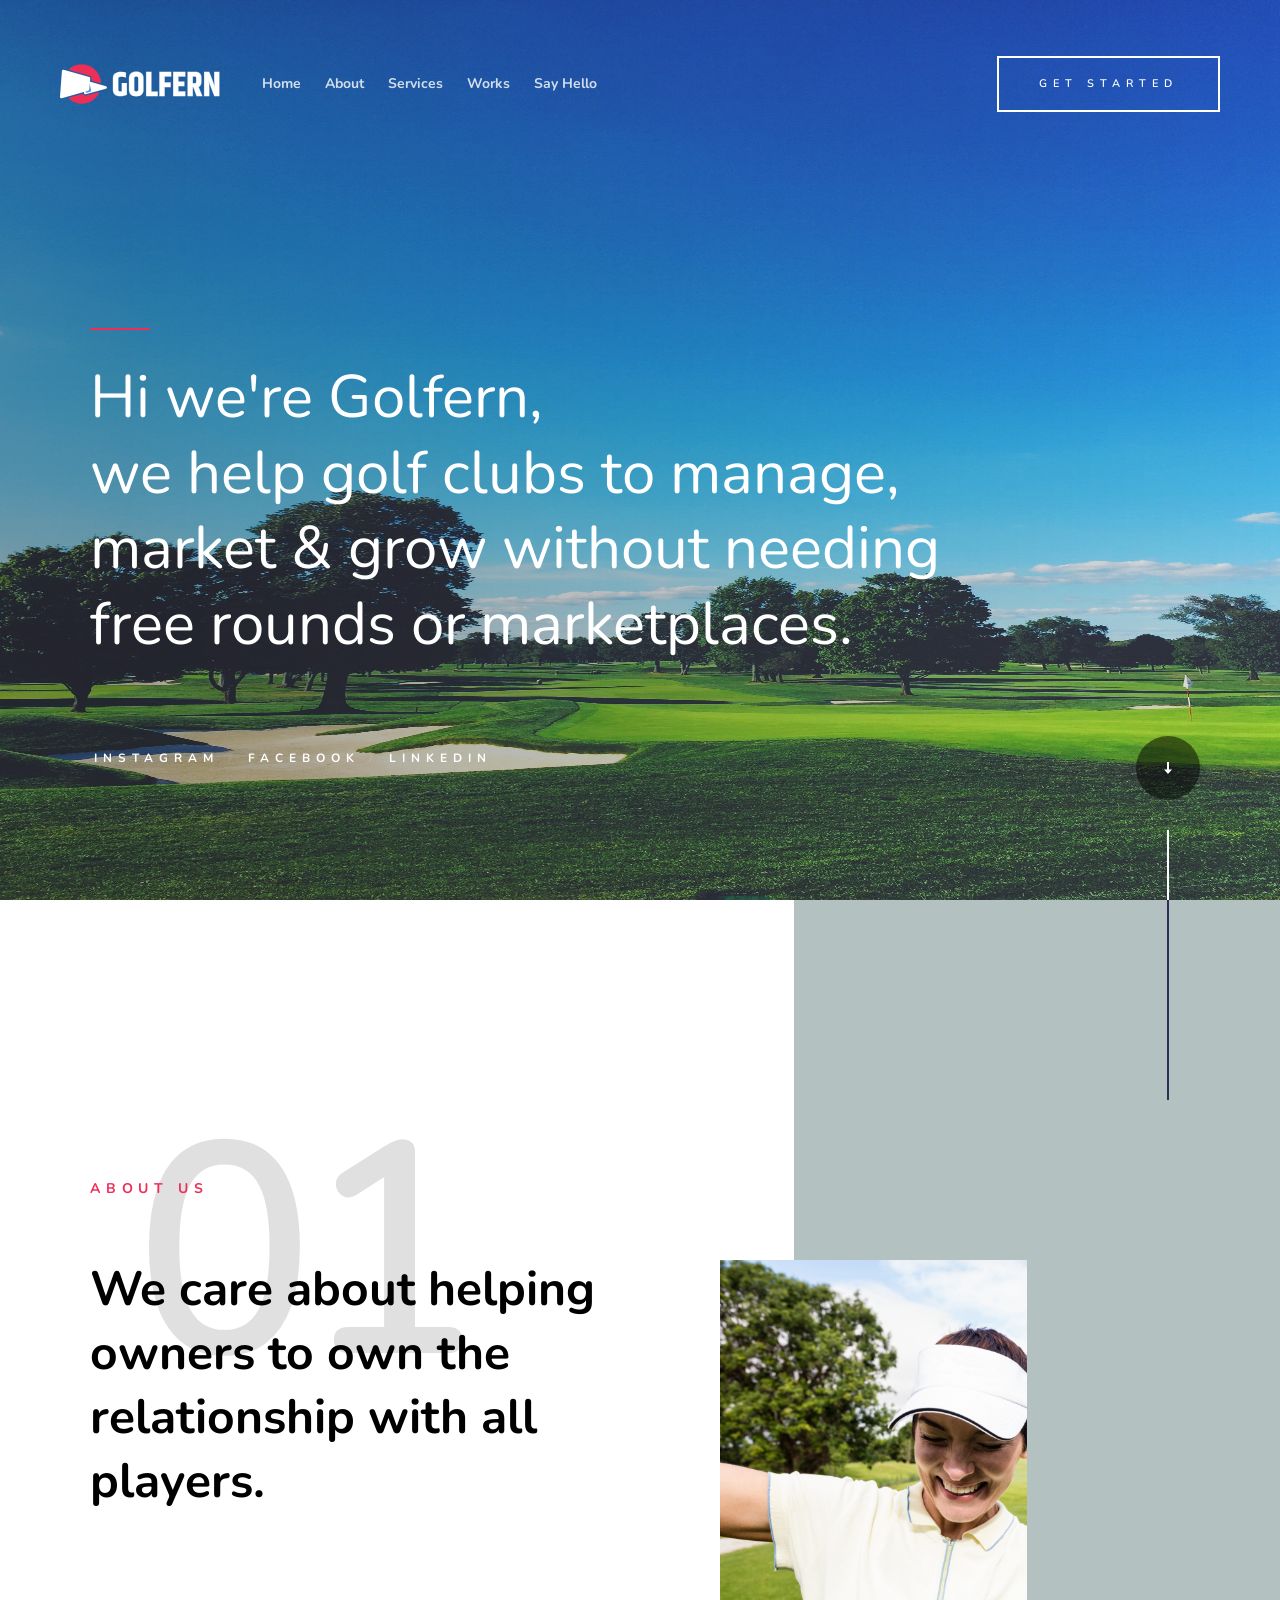
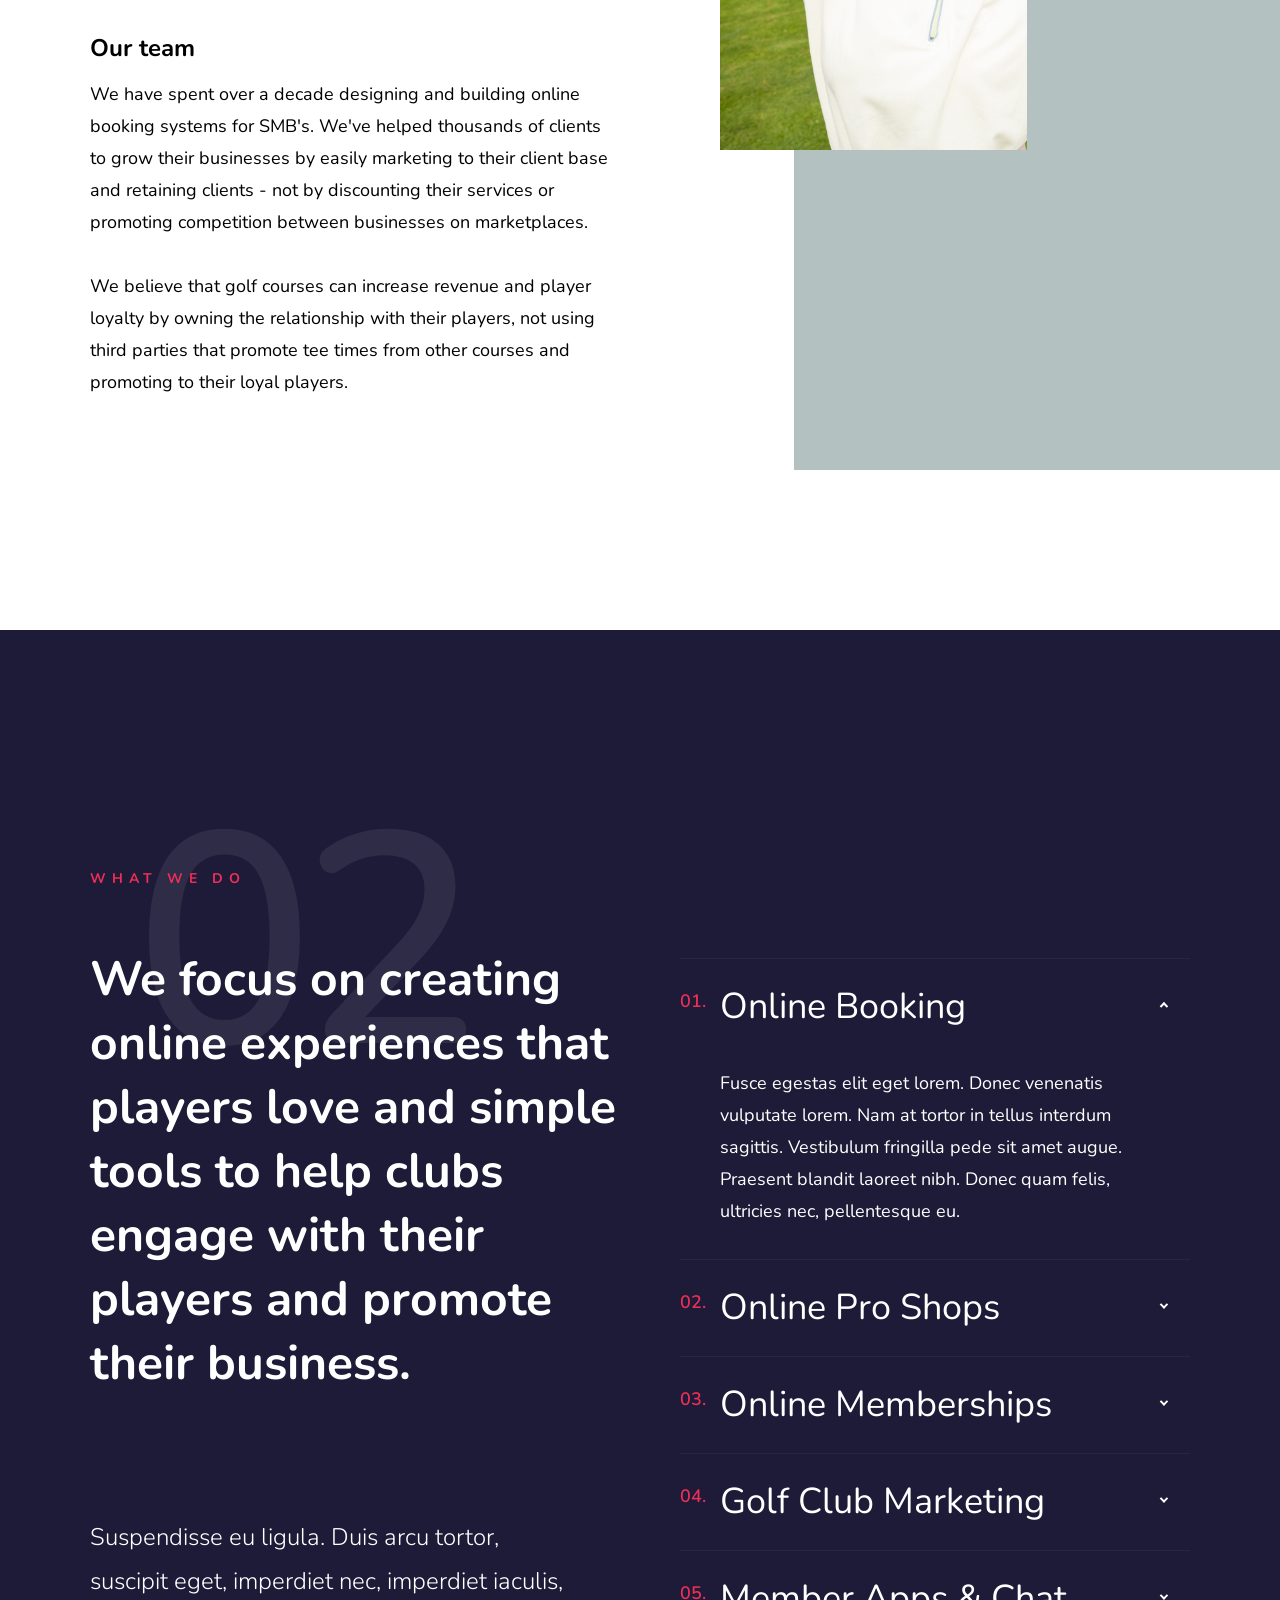
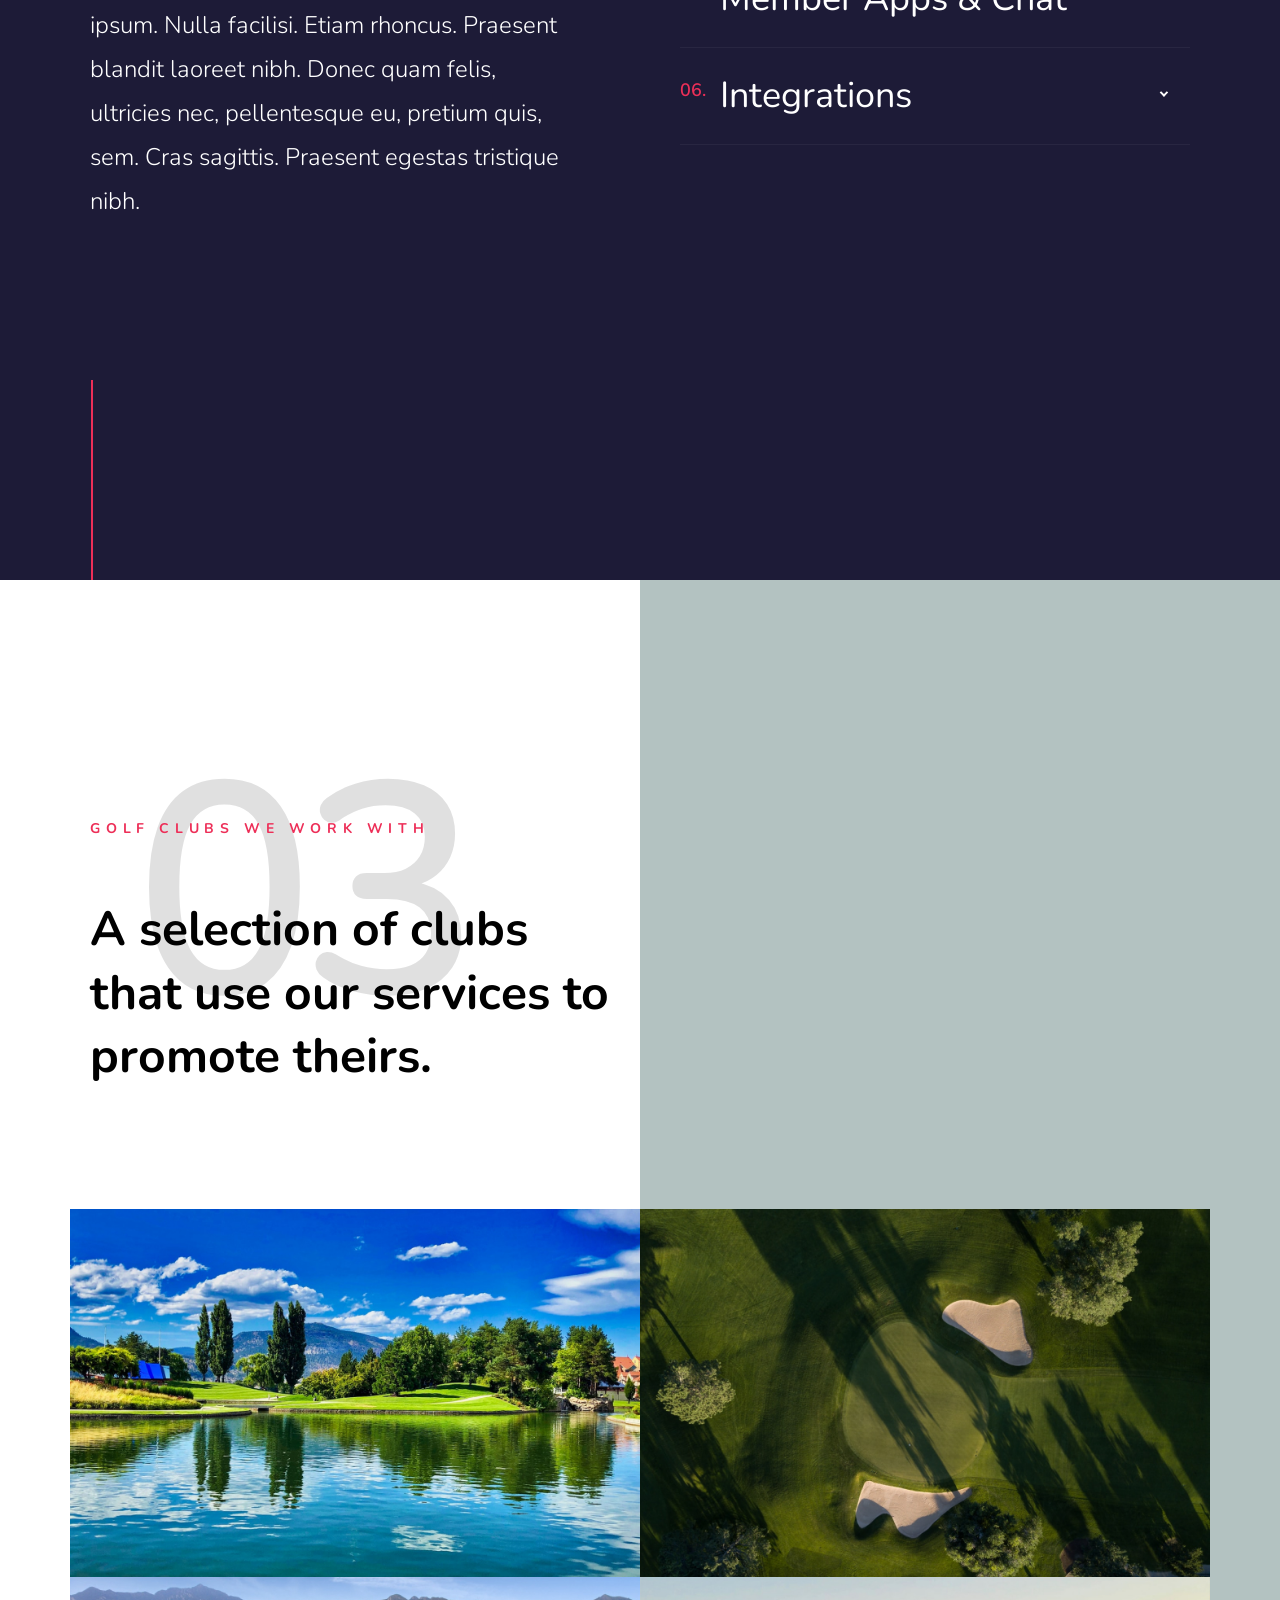
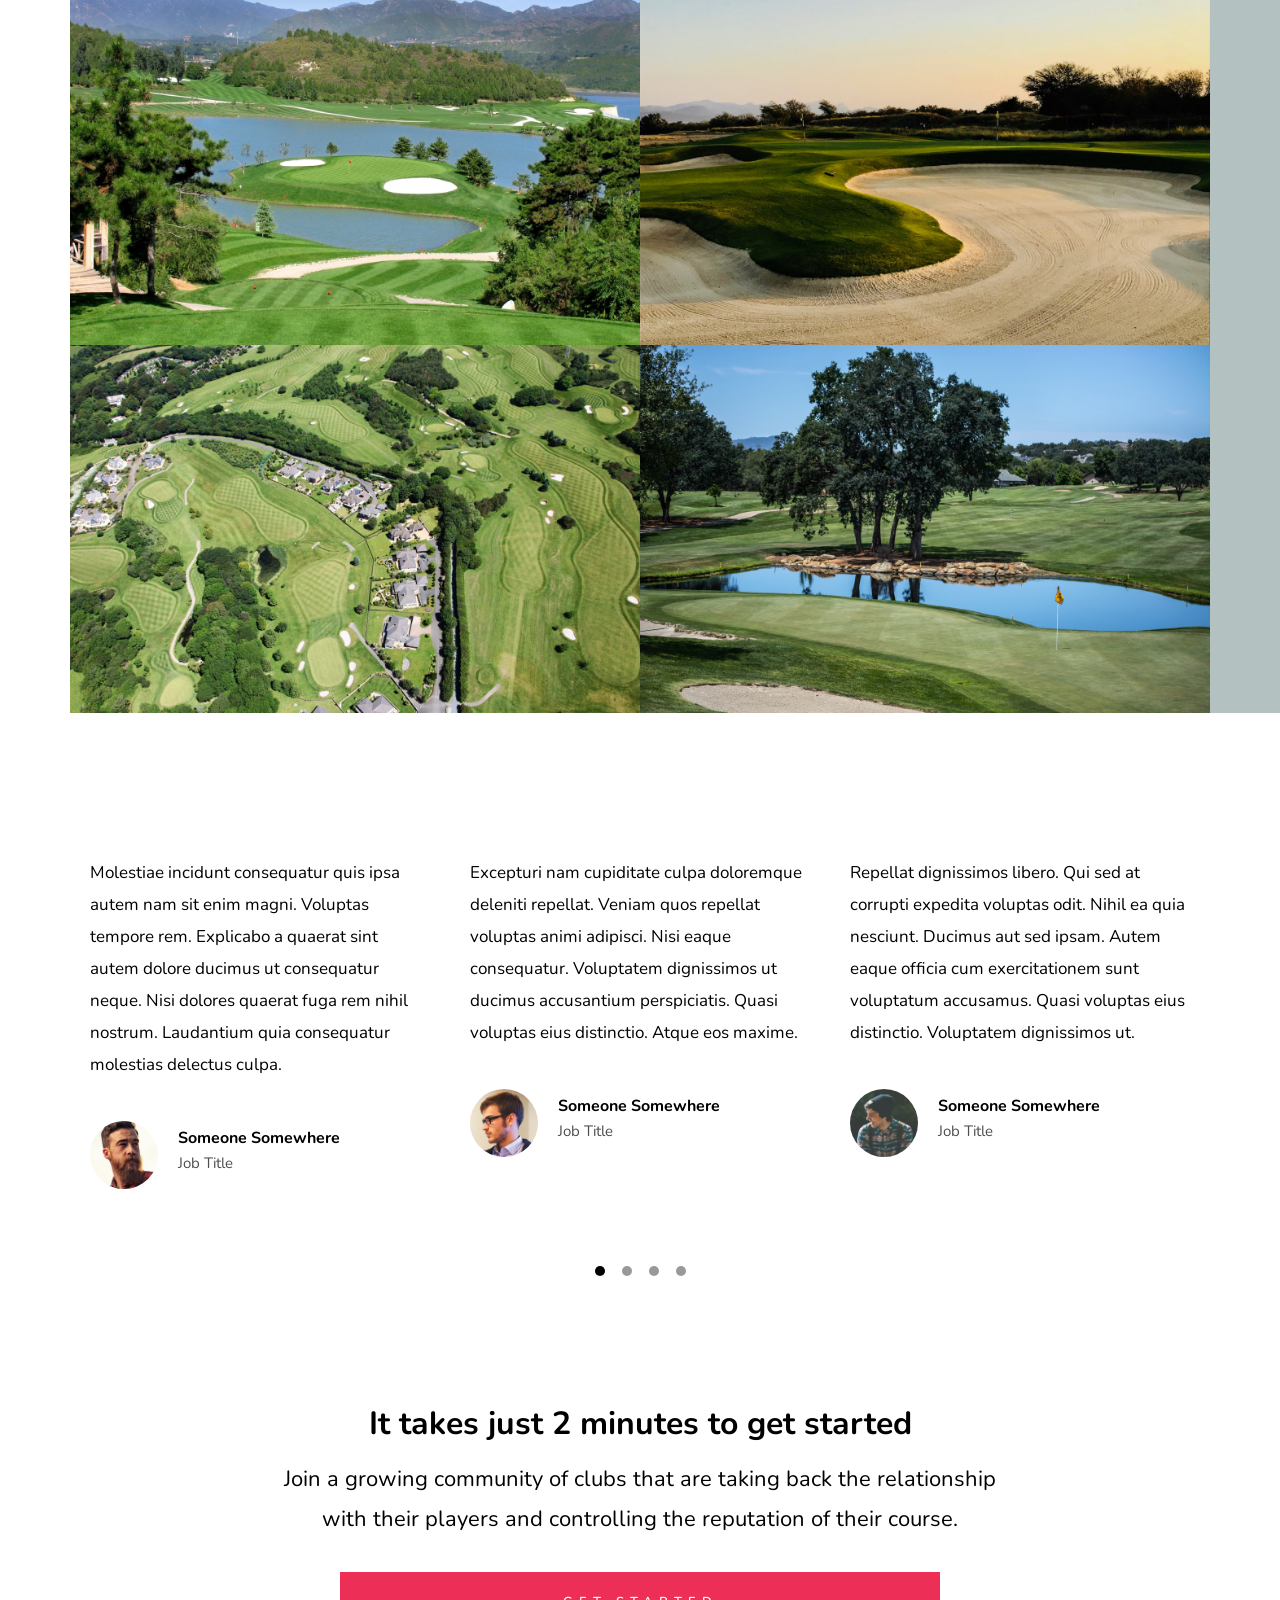
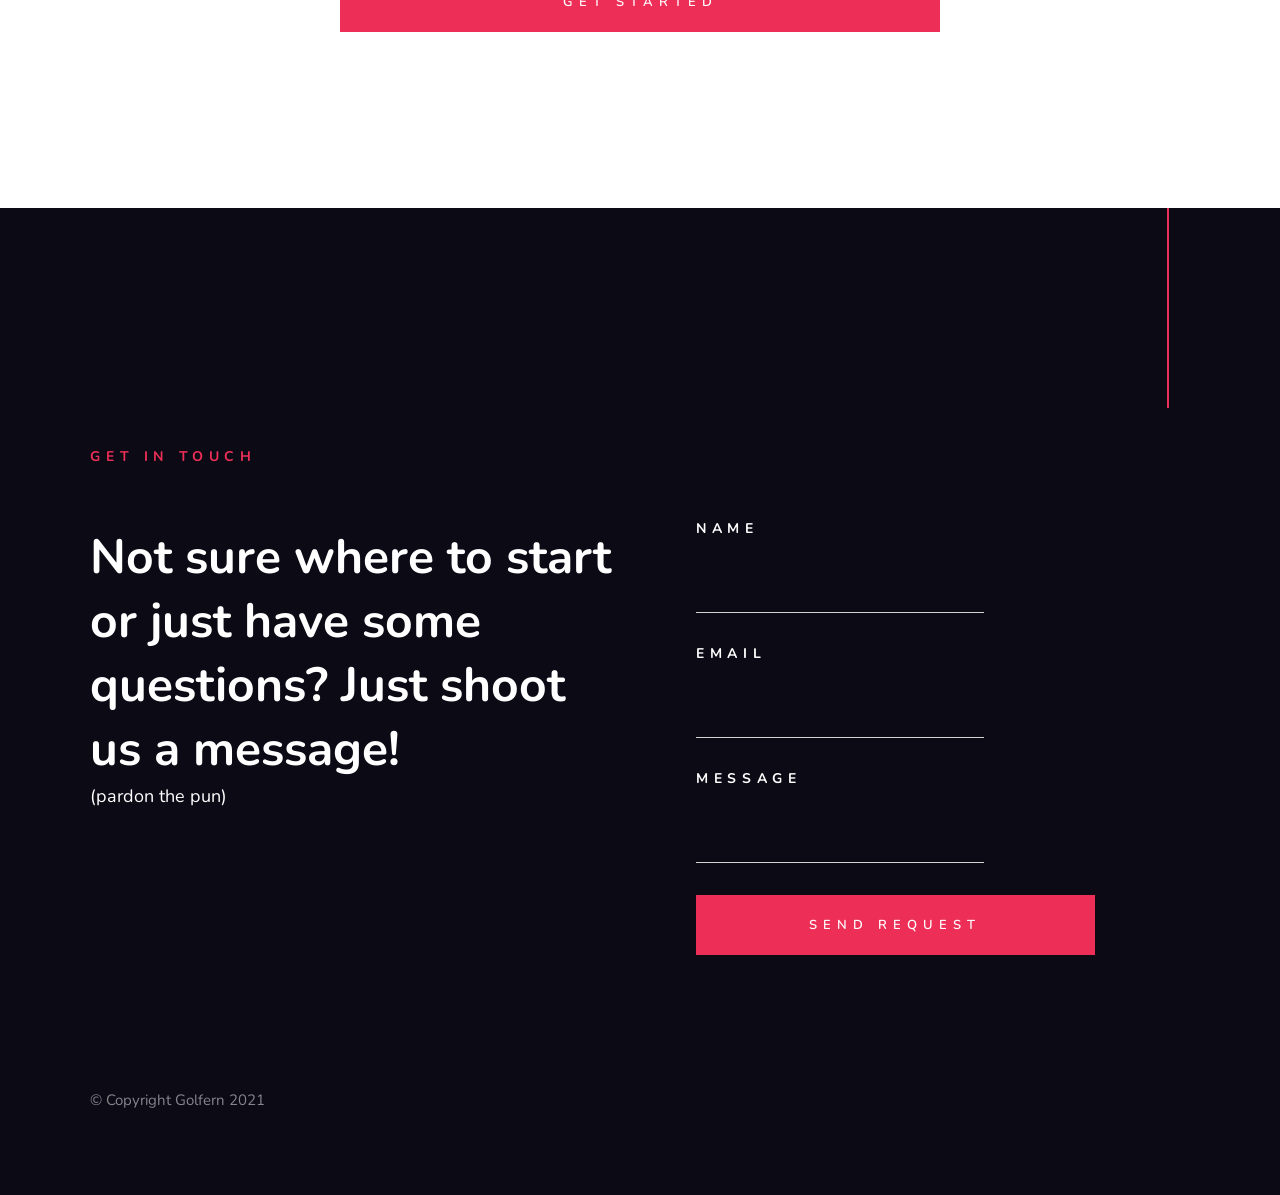
==== index.html @ 54ad3a6f "cd" ====
<!DOCTYPE html>
<html class="no-js" lang="en">
<head>

    <!--- basic page needs
    ================================================== -->
    <meta charset="utf-8">
    <title>Golfern | Grow your golf club with members playing and spending more</title>
    <meta name="description" content="">
    <meta name="author" content="">

    <!-- mobile specific metas
    ================================================== -->
    <meta name="viewport" content="width=device-width, initial-scale=1">

    <!-- CSS
    ================================================== -->
    <link rel="stylesheet" href="css/base.css">
    <link rel="stylesheet" href="css/main.css">
    <link rel="stylesheet" href="css/vendor.css">

    <!-- script
    ================================================== -->
    <script src="js/modernizr.js"></script>

    <!-- favicons
    ================================================== -->
    <link rel="shortcut icon" type="image/jpg" href="icon.png"/>
    <link rel="apple-touch-icon" sizes="180x180" href="apple-touch-icon.png">
    <link rel="icon" type="image/png" sizes="32x32" href="favicon-32x32.png">
    <link rel="icon" type="image/png" sizes="16x16" href="favicon-16x16.png">
    <link rel="manifest" href="site.webmanifest">

</head>

<body id="top">


    <!-- preloader
    ================================================== -->
    <div id="preloader">
        <div id="loader" class="dots-fade">
            <div></div>
            <div></div>
            <div></div>
        </div>
    </div>


    <!-- header
    ================================================== -->
    <header class="s-header">

        <div class="header-logo">
            <a href="index.html">
                <img src="images/logo.svg" alt="Homepage">
            </a>
        </div>

        <div class="header-content">
    
            <nav class="row header-nav-wrap">
                <ul class="header-nav">
                    <li><a class="smoothscroll" href="#hero" title="Intro">Home</a></li>
                    <li><a class="smoothscroll" href="#about" title="About">About</a></li>
                    <li><a class="smoothscroll" href="#services" title="Services">Services</a></li>
                    <li><a class="smoothscroll" href="#portfolio" title="Works">Works</a></li>
                    <li><a href="mailto:#0" title="Contact us">Say Hello</a></li>
                </ul>
            </nav> <!-- end header-nav-wrap -->

            <a href="#0" class="btn btn--stroke btn--small">Get Started</a>

        </div> <!-- end header-content -->

        <a class="header-menu-toggle" href="#0"><span>Menu</span></a>

    </header> 


    <!-- hero
    ================================================== -->
    <section id="hero" class="s-hero target-section" data-parallax="scroll" data-image-src="images/hero-bg-3000.jpg" data-natural-width=3000 data-natural-height=2000 data-position-y=center>

        <div class="row hero-content">

            <div class="column large-full">

                <h1>
                Hi we're Golfern, <br>
                we help golf clubs to manage,<br>
                market & grow without needing<br>
                free rounds or marketplaces.
                </h1>

                <ul class="hero-social">
                    <li>
                        <a href="#0" title="">Instagram</a>
                    </li>
                    <li>
                        <a href="#0" title="">Facebook</a>
                    </li>
                    <li>
                        <a href="#0" title="">Linkedin</a>
                    </li>
                </ul> <!-- end hero-social -->

            </div> 

        </div> <!-- end hero-content -->

        <div class="hero-scroll">
            <a href="#about" class="scroll-link smoothscroll">
                <svg xmlns="http://www.w3.org/2000/svg" width="24" height="24" viewBox="0 0 24 24"><path d="M12 24l-8-9h6v-15h4v15h6z"/></svg>
            </a>
        </div> <!-- end hero-scroll -->

    </section> <!-- end s-hero -->


    <!-- about
    ================================================== -->
    <section id="about" class="s-about target-section">

        <div class="s-about__section s-about__section--profile">

            <div class="right-vert-line"></div>

            <div class="row">
                <div class="column large-6 medium-8 tab-full">

                    <div class="section-intro" data-num="01" data-aos="fade-up">
                        <h3 class="subhead">About Us</h3>
                        <h1 class="display-1">We care about helping owners to own the relationship with all players.</h1>
                    </div>

                    <div class="profile-pic" data-aos="fade-up">
                        <img src="images/profile-pic.jpg" 
                             srcset="images/profile-pic.jpg 1x, images/profile-pic@2x.jpg 2x" alt="">
                    </div>

                    <h3 data-aos="fade-up">Our team</h3>

                    <p data-aos="fade-up">
                    We have spent over a decade designing and building online booking systems for SMB's. We've helped thousands of clients to grow their businesses by easily marketing to their client base and retaining clients - not by discounting their services or promoting competition between businesses on marketplaces. 
                    </p>
                    <p>
                    We believe that golf courses can increase revenue and player loyalty by owning the relationship with their players, not using third parties that promote tee times from other courses and promoting to their loyal players. </p>

                </div>
            </div>

        </div> <!-- end s-about__section--profile -->

        <!-- <div class="s-about__section">

            <div class="row">
                <div class="column">
                    <h3 data-aos="fade-up">Career</h3>
                </div>
            </div>

            <div class="row block-large-1-2 block-900-full work-positions">

                <div class="column" data-aos="fade-up">
                    <div class="position">
                        <div class="position__header">
                            <h6>
                                <span class="position__co">Google</span>
                                <span class="position__pos">Product Designer</span>
                            </h6>
                            <div class="position__timeframe">
                                June 2017 - Present
                            </div>
                        </div>

                        <p>
                        Pellentesque posuere. Etiam rhoncus. Praesent blandit laoreet nibh. 
                        Aenean posuere, tortor sed cursus feugiat, nunc augue blandit nunc, 
                        eu sollicitudin urna dolor sagittis lacus. 
                        </p>
                    </div>
                </div>
                <div class="column" data-aos="fade-up">
                    <div class="position">
                        <div class="position__header">
                            <h6>
                                <span class="position__co">Facebook</span>
                                <span class="position__pos">UX Director</span>
                            </h6>
                            <div class="position__timeframe">
                                August 2015 - June 2017
                            </div>
                        </div>

                        <p>
                        Aliquam erat volutpat. Phasellus volutpat, metus eget egestas mollis, 
                        lacus lacus blandit dui, id egestas quam mauris ut lacus. Pellentesque 
                        dapibus hendrerit tortor. 
                        </p>
                    </div>
                </div>
                <div class="column" data-aos="fade-up">
                    <div class="position">
                        <div class="position__header">
                            <h6>
                                <span class="position__co">Dropbox</span>
                                <span class="position__pos">Mobile App Designer</span>
                            </h6>
                            <div class="position__timeframe">
                                April 2014 - August 2015
                            </div>
                        </div>

                        <p>
                        In hac habitasse platea dictumst. Donec pede justo, fringilla vel, aliquet nec, 
                        vulputate eget, arcu. Fusce risus nisl, viverra et, tempor et, pretium in, sapien.
                        Phasellus volutpat, metus eget.
                        </p>
                    </div>
                </div>
                <div class="column" data-aos="fade-up">
                    <div class="position">
                        <div class="position__header">
                            <h6>
                                <span class="position__co">Microsoft</span>
                                <span class="position__pos">Product Designer</span>
                            </h6>
                            <div class="position__timeframe">
                                June 2012 - February 2014
                            </div>
                        </div>

                        <p>
                        Donec pede justo, fringilla vel, aliquet nec, vulputate eget, arcu. 
                        Curabitur blandit mollis lacus. Curabitur vestibulum aliquam leo. 
                        Vivamus in erat ut urna cursus vestibulum.
                        </p>
                    </div>
                </div>

            </div>

        </div> -->

    </section>


    <!-- services
    ================================================== -->
    <section id="services" class="s-services target-section h-dark-bg">
        
        <div class="row s-services__content">

            <div class="vert-line"></div>

            <div class="column large-6 s-services__leftcol">
                <div class="section-intro" data-num="02" data-aos="fade-up">
                    <h3 class="subhead">What We Do</h3>

                    <h1 class="display-1">
                    We focus on creating online experiences that players love and simple tools to help clubs engage with their players and promote their business.
                    </h1>
                </div>

                <p class="lead" data-aos="fade-up">
                Suspendisse eu ligula. Duis arcu tortor, suscipit eget, 
                imperdiet nec, imperdiet iaculis, ipsum. Nulla facilisi.
                Etiam rhoncus. Praesent blandit laoreet nibh.
                Donec quam felis, ultricies nec, pellentesque eu, pretium quis, sem. 
                Cras sagittis. Praesent egestas tristique nibh.
                </p>
            </div> <!-- end  s-services--leftcol -->

            <div class="column large-6">
                <ul class="services-list" data-aos="fade-up">
                    <li class="services-list__item is-active">
                        <div class="services-list__item-header">
                            <h5>Online Booking</h5>
                        </div>
                        <div class="services-list__item-body">
                            <p>
                            Fusce egestas elit eget lorem. Donec venenatis vulputate lorem. 
                            Nam at tortor in tellus interdum sagittis. Vestibulum fringilla 
                            pede sit amet augue. Praesent blandit laoreet nibh.
                            Donec quam felis, ultricies nec, pellentesque eu.
                            </p>
                        </div>
                    </li> <!-- services-list__item -->
                    <li class="services-list__item">
                        <div class="services-list__item-header">
                            <h5>Online Pro Shops</h5>
                        </div>
                        <div class="services-list__item-body">
                            <p>
                            Sed cursus turpis vitae tortor. Sed aliquam ultrices mauris. 
                            Fusce fermentum. Curabitur turpis. Nunc egestas, augue at pellentesque 
                            laoreet, felis eros vehicula leo, at malesuada velit leo quis pede. 
                            In consectetuer turpis ut velit. Curabitur at lacus.
                            </p>
                        </div>
                    </li> <!-- services-list__item -->
                    <li class="services-list__item">
                        <div class="services-list__item-header">
                            <h5>Online Memberships</h5>
                        </div>
                        <div class="services-list__item-body">
                            <p>
                            Suspendisse non nisl sit amet velit hendrerit rutrum. Etiam vitae tortor. 
                            Ut tincidunt tincidunt erat. Praesent nonummy mi in odio. Praesent ut 
                            ligula non mi varius sagittis. Curabitur turpis. Nunc egestas, augue at pellentesque 
                            laoreet, felis eros vehicula leo, at malesuada velit leo quis pede.
                            </p>
                        </div>
                    </li> <!-- services-list__item -->
                    <li class="services-list__item">
                        <div class="services-list__item-header">
                            <h5>Golf Club Marketing</h5>
                        </div>
                        <div class="services-list__item-body">
                            <p>
                            Nullam quis ante. Sed libero. Curabitur at lacus ac velit ornare lobortis. 
                            Morbi nec metus. Aenean vulputate eleifend tellus. Nullam vel sem. Nam ipsum risus, 
                            rutrum vitae, vestibulum eu, molestie vel, lacus. Phasellus ullamcorper ipsum rutrum nunc. 
                            Cras dapibus. Praesent egestas neque eu enim.
                            </p>
                        </div>
                    </li> <!-- services-list__item -->
                    <li class="services-list__item">
                        <div class="services-list__item-header">
                            <h5>Member Apps & Chat</h5>
                        </div>
                        <div class="services-list__item-body">
                            <p>
                            Ut id nisl quis enim dignissim sagittis. Pellentesque egestas, neque sit amet convallis 
                            pulvinar, justo nulla eleifend augue, ac auctor orci leo non est. Phasellus volutpat, 
                            metus eget egestas mollis, lacus lacus blandit dui, id egestas quam mauris ut lacus. 
                            Cras dapibus. Praesent adipiscing.
                            </p>
                        </div>
                    </li> <!-- services-list__item -->
                    <li class="services-list__item">
                        <div class="services-list__item-header">
                            <h5>Integrations</h5>
                        </div>
                        <div class="services-list__item-body">
                            <p>
                            Praesent ac sem eget est egestas volutpat. Nam pretium turpis et arcu. Quisque ut nisi. 
                            Vestibulum rutrum, mi nec elementum vehicula, eros quam gravida nisl, id fringilla neque 
                            ante vel mi. Phasellus dolor. Aenean vulputate eleifend tellus. Nullam vel sem. Nam ipsum risus, 
                            rutrum vitae, vestibulum eu, molestie vel.
                            </p>
                        </div>
                    </li> <!-- services-list__item -->
                </ul> <!-- end services-list -->
            </div>

        </div> <!-- s-services__content -->

    </section> <!-- end s-services -->


    <!-- portfolio
    ================================================== -->
    <section id="portfolio" class="s-portfolio target-section">

        <div class="row s-portfolio__header">
            <div class="column large-6 medium-8 tab-full">
                <div class="section-intro" data-num="03" data-aos="fade-up">
                    <h3 class="subhead">Golf Clubs we work with</h3>
                    <h1 class="display-1">
                        A selection of clubs that use our services to promote theirs.
                    </h1>
                </div>
            </div>
        </div> <!-- s-porfolio__header -->

        <div class="row s-porfolio__list block-large-1-2 block-tab-full collapse">

            <div class="column" data-aos="fade-up">
                <div class="folio-item">
                    <div class="folio-item__thumb">
                        <a class="folio-item__thumb-link" href="images/portfolio/gallery/g-windows-in-the-city.jpg" title="Windows in The City" data-size="1050x700">
                            <img src="images/portfolio/windows-in-the-city.jpg" 
                                 srcset="images/portfolio/windows-in-the-city.jpg 1x, images/portfolio/windows-in-the-city@2x.jpg 2x" alt="">
                        </a>
                    </div>
                    <div class="folio-item__info">
                        <div class="folio-item__cat">Course Address</div>
                        <h4 class="folio-item__title">Course Name</h4>
                    </div>
                    <a href="https://www.behance.net/" title="Learn more" class="folio-item__project-link">Learn more</a>
                    <div class="folio-item__caption">
                        <p>Vero molestiae sed aut natus excepturi. Et tempora numquam. Temporibus iusto quo.Unde dolorem corrupti neque nisi.</p>
                    </div>
                </div>
            </div> <!-- end column -->
            <div class="column" data-aos="fade-up">
                <div class="folio-item">
                    <div class="folio-item__thumb">
                        <a class="folio-item__thumb-link" href="images/portfolio/gallery/g-building-blocks.jpg" title="Building Blocks" data-size="1050x700">
                            <img src="images/portfolio/building-blocks.jpg" 
                                 srcset="images/portfolio/building-blocks.jpg 1x, images/portfolio/building-blocks@2x.jpg 2x" alt="">
                        </a>
                    </div>
                    <div class="folio-item__info">
                        <div class="folio-item__cat">Course Address</div>
                        <h4 class="folio-item__title">Course Name</h4>
                    </div>
                    <a href="https://www.behance.net/" title="Learn more" class="folio-item__project-link">Learn more</a>
                    <div class="folio-item__caption">
                        <p>Vero molestiae sed aut natus excepturi. Et tempora numquam. Temporibus iusto quo.Unde dolorem corrupti neque nisi.</p>
                    </div>
                </div>
            </div> <!-- end column -->
            <div class="column" data-aos="fade-up">
                <div class="folio-item">
                    <div class="folio-item__thumb">
                        <a class="folio-item__thumb-link" href="images/portfolio/gallery/g-shout-jump.jpg" Title="Shout and Jump" data-size="1050x700">
                            <img src="images/portfolio/shout-and-jump.jpg" 
                                 srcset="images/portfolio/shout-and-jump.jpg 1x, images/portfolio/shout-and-jump@2x.jpg 2x" alt="">
                        </a>
                    </div>
                    <div class="folio-item__info">
                        <div class="folio-item__cat">Course Address</div>
                        <h4 class="folio-item__title">Course Name</h4>
                    </div>
                    <a href="https://www.behance.net/" title="Learn more" class="folio-item__project-link">Learn more</a>
                    <div class="folio-item__caption">
                        <p>Vero molestiae sed aut natus excepturi. Et tempora numquam. Temporibus iusto quo.Unde dolorem corrupti neque nisi.</p>
                    </div>
                </div>
            </div> <!-- end column -->
            <div class="column" data-aos="fade-up">
                <div class="folio-item">
                    <div class="folio-item__thumb">
                        <a class="folio-item__thumb-link" href="images/portfolio/gallery/g-sand-dunes.jpg" title="Sand Dunes" data-size="1050x700">
                            <img src="images/portfolio/sand-dunes.jpg" 
                                 srcset="images/portfolio/sand-dunes.jpg 1x, images/portfolio/sand-dunes@2x.jpg 2x" alt="">
                        </a>
                    </div>
                    <div class="folio-item__info">
                        <div class="folio-item__cat">Course Address</div>
                        <h4 class="folio-item__title">Course Name</h4>
                    </div>
                    <a href="https://www.behance.net/" title="Learn more" class="folio-item__project-link">Learn more</a>
                    <div class="folio-item__caption">
                        <p>Vero molestiae sed aut natus excepturi. Et tempora numquam. Temporibus iusto quo.Unde dolorem corrupti neque nisi.</p>
                    </div>
                </div>
            </div> <!-- end column -->
            <div class="column" data-aos="fade-up">
                <div class="folio-item">
                    <div class="folio-item__thumb">
                        <a class="folio-item__thumb-link" href="images/portfolio/gallery/g-woodcraft.jpg" title="Sand Dunes" data-size="1050x700">
                            <img src="images/portfolio/woodcraft.jpg" 
                                 srcset="images/portfolio/woodcraft.jpg 1x, images/portfolio/woodcraft@2x.jpg 2x" alt="">
                        </a>
                    </div>
                    <div class="folio-item__info">
                        <div class="folio-item__cat">Course Address</div>
                        <h4 class="folio-item__title">Course Name</h4>
                    </div>
                    <a href="https://www.behance.net/" title="Learn more" class="folio-item__project-link">Learn more</a>
                    <div class="folio-item__caption">
                        <p>Vero molestiae sed aut natus excepturi. Et tempora numquam. Temporibus iusto quo.Unde dolorem corrupti neque nisi.</p>
                    </div>
                </div>
            </div> <!-- end column -->
            <div class="column" data-aos="fade-up">
                <div class="folio-item">
                    <div class="folio-item__thumb">
                        <a class="folio-item__thumb-link" href="images/portfolio/gallery/g-lamp.jpg" title="The Lamp" data-size="1050x700">
                            <img src="images/portfolio/lamp.jpg" 
                                 srcset="images/portfolio/lamp.jpg 1x, images/portfolio/lamp@2x.jpg 2x" alt="">
                        </a>
                    </div>
                    <div class="folio-item__info">
                        <div class="folio-item__cat">Course Address</div>
                        <h4 class="folio-item__title">Course Name</h4>
                    </div>
                    <a href="https://www.behance.net/" title="Learn more" class="folio-item__project-link">Learn more</a>
                    <div class="folio-item__caption">
                        <p>Vero molestiae sed aut natus excepturi. Et tempora numquam. Temporibus iusto quo.Unde dolorem corrupti neque nisi.</p>
                    </div>
                </div>
            </div> <!-- end column -->

        </div> <!-- folio-list -->

    </section> <!-- end portfolio -->


    <!-- testimonials
    ================================================== -->
    <section id="testimonials" class="s-testimonials">

        <div class="row collapse">

            <div class="column large-full">

                <div class="testimonial-slider" data-aos="fade-up">

                    <div class="testimonial-slider__slide">
                        <p>
                        Molestiae incidunt consequatur quis ipsa autem nam sit enim magni. Voluptas tempore rem. 
                        Explicabo a quaerat sint autem dolore ducimus ut consequatur neque.  Nisi dolores quaerat fuga rem nihil nostrum.
                        Laudantium quia consequatur molestias delectus culpa.
                        </p>
                        <div class="testimonial-slider__author">
                            <img src="images/avatars/user-02.jpg" alt="Author image" class="testimonial-slider__avatar">
                            <cite class="testimonial-slider__cite">
                                <strong>Someone Somewhere</strong>
                                <span>Job Title</span>
                            </cite>
                        </div>
                    </div> <!-- end testimonials__slide -->
    
                    <div class="testimonial-slider__slide">
                        <p>
                        Excepturi nam cupiditate culpa doloremque deleniti repellat. Veniam quos repellat voluptas animi adipisci.
                        Nisi eaque consequatur. Voluptatem dignissimos ut ducimus accusantium perspiciatis.
                        Quasi voluptas eius distinctio. Atque eos maxime.
                        </p>
                        <div class="testimonial-slider__author">
                            <img src="images/avatars/user-01.jpg" alt="Author image" class="testimonial-slider__avatar">
                            <cite class="testimonial-slider__cite">
                                <strong>Someone Somewhere</strong>
                                <span>Job Title</span>
                            </cite>
                        </div>
                    </div> <!-- end testimonials__slide -->
    
                    <div class="testimonial-slider__slide">
                        <p>
                        Repellat dignissimos libero. Qui sed at corrupti expedita voluptas odit. Nihil ea quia nesciunt. Ducimus aut sed ipsam.  
                        Autem eaque officia cum exercitationem sunt voluptatum accusamus. Quasi voluptas eius distinctio.
                        Voluptatem dignissimos ut.
                        </p>
                        <div class="testimonial-slider__author">
                            <img src="images/avatars/user-04.jpg" alt="Author image" class="testimonial-slider__avatar">
                            <cite class="testimonial-slider__cite">
                                <strong>Someone Somewhere</strong>
                                <span>Job Title</span>
                            </cite>
                        </div>
                    </div> <!-- end testimonials__slide -->
    
                    <div class="testimonial-slider__slide">
                        <p>
                        Nunc interdum lacus sit amet orci. Vestibulum dapibus nunc ac augue. Fusce vel dui. In ac felis 
                        quis tortor malesuada pretium. Curabitur vestibulum aliquam leo. Qui sed at corrupti expedita voluptas odit. 
                        Nihil ea quia nesciunt. Ducimus aut sed ipsam.
                        </p>
                        <div class="testimonial-slider__author">
                            <img src="images/avatars/user-05.jpg" alt="Author image" class="testimonial-slider__avatar">
                            <cite class="testimonial-slider__cite">
                                <strong>Someone Somewhere</strong>
                                <span>Job Title</span>
                            </cite>
                        </div>
                    </div> <!-- end testimonials__slide -->

                </div> <!-- end testimonial slider -->
                
            </div> <!-- end column -->

        </div> <!-- end row -->


        <!-- CTA
        ================================================== -->
        <div class="s-cta">

            <div class="row">
                <div class="column large-full">
                    <h2 class="section-desc" data-aos="fade-up">
                        It takes just 2 minutes to get started
                    </h2>
                </div>
            </div>
    
            <div class="row cta-content" data-aos="fade-up">
                <div class="column large-full">
                    <p>
                    Join a growing community of clubs that are taking back the relationship with their players and controlling the reputation of their course.
                    </p>
    
                    <a href="#" class="btn btn--primary h-full-width">Get Started</a>
                </div>
            </div> <!-- end cta-content -->
    
        </div> <!-- end s-cta -->


    </section> <!-- end s-testimonials -->


    <!-- footer
    ================================================== -->
    <footer class="s-footer h-dark-bg">
        
        <div class="right-vert-line"></div>

        <div class="row s-footer__main">
            <div class="column large-6">
                <div class="section-intro" data-aos="fade-up">
                    <h3 class="subhead">Get In Touch</h3>

                    <h1 class="display-1">
                    Not sure where to start or just have some questions? Just shoot us a message!</h1>
                    <p class="section-desc" style="margin-top: -1em">(pardon the pun)
                    </p>
                </div>
            </div>

            <div class="column large-5">
                <div class="footer-contacts">
                    <div class="footer-contact-block">
                        <!-- checkout formspree.io for easy form setup -->
              <form class="work-request" action="https://formspree.io/f/xeqvaqqj"
  method="POST">
                <div class="work-request--information">
                  <div class="information-name">
                    <label class="subhead" for="name">Name</label>
                    <input name="name" required id="name" type="text" spellcheck="false">
                  </div>
                  <div class="information-email">
                    <label class="subhead" for="email">Email</label>
                    <input name="email" required id="email" type="email" spellcheck="false">
                  </div>
                  <div class="information-message">
                    <label class="subhead" for="message">Message</label>
                    <input name="message" id="message" type="text" spellcheck="false">
                  </div>
                </div>
                <input class="btn btn--primary h-full-width" type="submit" value="Send Request">
              </form>
                    </div> <!-- end footer-contact-block -->
                </div>
            </div>
        </div> <!-- end s-footer__main -->

        <div class="row s-footer__bottom">
            <div class="column large-full ss-copyright">
                <span>© Copyright Golfern 2021</span> 
            </div> <!-- end ss-copyright -->

            <div class="ss-go-top">
                <a class="smoothscroll" title="Back to Top" href="#top">
                    <svg xmlns="http://www.w3.org/2000/svg" width="24" height="24" viewBox="0 0 24 24"><path d="M12 0l8 9h-6v15h-4v-15h-6z"/></svg>
                </a>
            </div> <!-- end ss-go-top -->
        </div> <!-- end s-footer__bottom -->

    </footer> <!-- end s-footer -->


    <!-- photoswipe background
    ================================================== -->
    <div aria-hidden="true" class="pswp" role="dialog" tabindex="-1">

        <div class="pswp__bg"></div>
        <div class="pswp__scroll-wrap">

            <div class="pswp__container">
                <div class="pswp__item"></div>
                <div class="pswp__item"></div>
                <div class="pswp__item"></div>
            </div>

            <div class="pswp__ui pswp__ui--hidden">
                <div class="pswp__top-bar">
                    <div class="pswp__counter"></div><button class="pswp__button pswp__button--close" title="Close (Esc)"></button> <button class="pswp__button pswp__button--share" title=
                    "Share"></button> <button class="pswp__button pswp__button--fs" title="Toggle fullscreen"></button> <button class="pswp__button pswp__button--zoom" title=
                    "Zoom in/out"></button>
                    <div class="pswp__preloader">
                        <div class="pswp__preloader__icn">
                            <div class="pswp__preloader__cut">
                                <div class="pswp__preloader__donut"></div>
                            </div>
                        </div>
                    </div>
                </div>
                <div class="pswp__share-modal pswp__share-modal--hidden pswp__single-tap">
                    <div class="pswp__share-tooltip"></div>
                </div><button class="pswp__button pswp__button--arrow--left" title="Previous (arrow left)"></button> <button class="pswp__button pswp__button--arrow--right" title=
                "Next (arrow right)"></button>
                <div class="pswp__caption">
                    <div class="pswp__caption__center"></div>
                </div>
            </div>

        </div>

    </div> <!-- end photoSwipe background -->


    <!-- Java Script
    ================================================== -->
    <script src="js/jquery-3.2.1.min.js"></script>
    <script src="js/plugins.js"></script>
    <script src="js/main.js"></script>

</body>
---- css/base.css ----
/* =================================================================== 
 *  Ethos Base Stylesheet
 *  Ver. 1.0.0
 *  11-05-2019
 *  ------------------------------------------------------------------
 *
 *  TOC:
 *	# imports
 *	# normalize
 *	# basic/base setup styles
 *	# grid v2.1.2
 *	# block grids
 *	# MISC
 *
 * =================================================================== */



/* ===================================================================
 * # imports 
 *
 * ------------------------------------------------------------------- */
@import url("https://fonts.googleapis.com/css?family=Nunito:300,300i,400,400i,500,500i,600,600i,700,700i|Nunito:300,300i,400,400i,700,700i,900,900i|Nunito:600,700&display=swap");



/* ==========================================================================
 * # normalize
 * normalize.css v8.0.1 | MIT License |
 * github.com/necolas/normalize.css
 *
 * -------------------------------------------------------------------------- */

/* ------------------------------------------------------------------- 
 * ## document
 * ------------------------------------------------------------------- */

/* 1. Correct the line height in all browsers.
 * 2. Prevent adjustments of font size after orientation changes in iOS.*/
html {
	line-height: 1.15;  /* 1 */
	-webkit-text-size-adjust: 100%;  /* 2 */
}

/* ------------------------------------------------------------------- 
 * ## sections
 * ------------------------------------------------------------------- */

/* Remove the margin in all browsers. */
body {
	margin: 0;
}

/* Render the `main` element consistently in IE. */
main {
	display: block;
}

/* Correct the font size and margin on `h1` elements within `section` and
 * `article` contexts in Chrome, Firefox, and Safari. */
h1 {
	font-size: 2em;
	margin: 0.67em 0;
}

/* ------------------------------------------------------------------- 
 * ## grouping
 * ------------------------------------------------------------------- */

/* 1. Add the correct box sizing in Firefox.
 * 2. Show the overflow in Edge and IE. */
hr {
	-webkit-box-sizing: content-box;
	box-sizing: content-box;  /* 1 */
	height: 0;  /* 1 */
	overflow: visible;  /* 2 */
}

/* 1. Correct the inheritance and scaling of font size in all browsers.
 * 2. Correct the odd `em` font sizing in all browsers. */
pre {
	font-family: monospace, monospace;  /* 1 */
	font-size: 1em;  /* 2 */
}

/* ------------------------------------------------------------------- 
 * ## text-level semantics
 * ------------------------------------------------------------------- */

/* Remove the gray background on active links in IE 10. */
a {
	background-color: transparent;
}

/* 1. Remove the bottom border in Chrome 57-
 * 2. Add the correct text decoration in Chrome, Edge, IE, Opera, and Safari. */
abbr[title] {
	border-bottom: none;  /* 1 */
	text-decoration: underline;  /* 2 */
	-webkit-text-decoration: underline dotted;
	text-decoration: underline dotted;  /* 2 */
}

/* Add the correct font weight in Chrome, Edge, and Safari. */
b,
strong {
	font-weight: bolder;
}

/* 1. Correct the inheritance and scaling of font size in all browsers.
 * 2. Correct the odd `em` font sizing in all browsers. */
code,
kbd,
samp {
	font-family: monospace, monospace;  /* 1 */
	font-size: 1em;  /* 2 */
}

/* Add the correct font size in all browsers. */
small {
	font-size: 80%;
}

/* Prevent `sub` and `sup` elements from affecting the line height in
 * all browsers. */
sub,
sup {
	font-size: 75%;
	line-height: 0;
	position: relative;
	vertical-align: baseline;
}

sub {
	bottom: -0.25em;
}

sup {
	top: -0.5em;
}

/* ------------------------------------------------------------------- 
 * ## embedded content
 * ------------------------------------------------------------------- */

/* Remove the border on images inside links in IE 10. */
img {
	border-style: none;
}

/* ------------------------------------------------------------------- 
 * ## forms
 * ------------------------------------------------------------------- */

/* 1. Change the font styles in all browsers.
 * 2. Remove the margin in Firefox and Safari. */
button,
input,
optgroup,
select,
textarea {
	font-family: inherit;  /* 1 */
	font-size: 100%;  /* 1 */
	line-height: 1.15;  /* 1 */
	margin: 0;  /* 2 */
}

/* Show the overflow in IE.
 * 1. Show the overflow in Edge. */
button,
input {

	/* 1 */
	overflow: visible;
}

/* Remove the inheritance of text transform in Edge, Firefox, and IE.
 * 1. Remove the inheritance of text transform in Firefox. */
button,
select {

	/* 1 */
	text-transform: none;
}

/* Correct the inability to style clickable types in iOS and Safari. */
button,
[type="button"],
[type="reset"],
[type="submit"] {
	-webkit-appearance: button;
}

/* Remove the inner border and padding in Firefox. */
button::-moz-focus-inner,
[type="button"]::-moz-focus-inner,
[type="reset"]::-moz-focus-inner,
[type="submit"]::-moz-focus-inner {
	border-style: none;
	padding: 0;
}

/* Restore the focus styles unset by the previous rule. */
button:-moz-focusring,
[type="button"]:-moz-focusring,
[type="reset"]:-moz-focusring,
[type="submit"]:-moz-focusring {
	outline: 1px dotted ButtonText;
}

/* Correct the padding in Firefox. */
fieldset {
	padding: 0.35em 0.75em 0.625em;
}

/* 1. Correct the text wrapping in Edge and IE.
 * 2. Correct the color inheritance from `fieldset` elements in IE.
 * 3. Remove the padding so developers are not caught out when they zero out
 *    `fieldset` elements in all browsers. */
legend {
	-webkit-box-sizing: border-box;
	box-sizing: border-box;  /* 1 */
	color: inherit;  /* 2 */
	display: table;  /* 1 */
	max-width: 100%;  /* 1 */
	padding: 0;  /* 3 */
	white-space: normal;  /* 1 */
}

/* Add the correct vertical alignment in Chrome, Firefox, and Opera. */
progress {
	vertical-align: baseline;
}

/* Remove the default vertical scrollbar in IE 10+. */
textarea {
	overflow: auto;
}

/* 1. Add the correct box sizing in IE 10.
 * 2. Remove the padding in IE 10. */
[type="checkbox"],
[type="radio"] {
	-webkit-box-sizing: border-box;
	box-sizing: border-box;  /* 1 */
	padding: 0;  /* 2 */
}

/* Correct the cursor style of increment and decrement buttons in Chrome. */
[type="number"]::-webkit-inner-spin-button,
[type="number"]::-webkit-outer-spin-button {
	height: auto;
}

/* 1. Correct the odd appearance in Chrome and Safari.
 * 2. Correct the outline style in Safari. */
[type="search"] {
	-webkit-appearance: textfield;  /* 1 */
	outline-offset: -2px;  /* 2 */
}

/* Remove the inner padding in Chrome and Safari on macOS. */
[type="search"]::-webkit-search-decoration {
	-webkit-appearance: none;
}

/* 1. Correct the inability to style clickable types in iOS and Safari.
 * 2. Change font properties to `inherit` in Safari. */
::-webkit-file-upload-button {
	-webkit-appearance: button;  /* 1 */
	font: inherit;  /* 2 */
}

/* ------------------------------------------------------------------- 
 * ## interactive
 * ------------------------------------------------------------------- */

/* Add the correct display in Edge, IE 10+, and Firefox. */
details {
	display: block;
}

/* Add the correct display in all browsers. */
summary {
	display: list-item;
}

/* ------------------------------------------------------------------- 
 * ## misc
 * ------------------------------------------------------------------- */

/* Add the correct display in IE 10+. */
template {
	display: none;
}

/* Add the correct display in IE 10. */
[hidden] {
	display: none;
}



/* ===================================================================
 * # basic/base setup styles
 *
 * ------------------------------------------------------------------- */
html {
	font-size: 62.5%;
	-webkit-box-sizing: border-box;
	box-sizing: border-box;
}

*,
*::before,
*::after {
	-webkit-box-sizing: inherit;
	box-sizing: inherit;
}

body {
	font-weight: normal;
	line-height: 1;
	word-wrap: break-word;
	-moz-font-smoothing: grayscale;
	-moz-osx-font-smoothing: grayscale;
	-webkit-font-smoothing: antialiased;
	-webkit-overflow-scrolling: touch;
	-webkit-text-size-adjust: none;
}

/* ------------------------------------------------------------------- 
 * ## Media
 * ------------------------------------------------------------------- */
svg,
img,
video
embed,
iframe,
object {
	max-width: 100%;
	height: auto;
}

/* ------------------------------------------------------------------- 
 * ## Typography resets 
 * ------------------------------------------------------------------- */
div, dl, dt, dd, ul, ol, li, h1, h2, h3, h4, h5, h6, pre, form, p, blockquote, th, td {
	margin: 0;
	padding: 0;
}

p {
	font-size: inherit;
	text-rendering: optimizeLegibility;
}

em,
i {
	font-style: italic;
	line-height: inherit;
}

strong,
b {
	font-weight: bold;
	line-height: inherit;
}

small {
	font-size: 60%;
	line-height: inherit;
}

ol,
ul {
	list-style: none;
}

li {
	display: block;
}

/* ------------------------------------------------------------------- 
 * ## links
 * ------------------------------------------------------------------- */
a {
	text-decoration: none;
	line-height: inherit;
}

a img {
	border: none;
}

/* ------------------------------------------------------------------- 
 * ## inputs
 * ------------------------------------------------------------------- */
fieldset {
	margin: 0;
	padding: 0;
}

input[type="email"],
input[type="number"],
input[type="search"],
input[type="text"],
input[type="tel"],
input[type="url"],
input[type="password"],
textarea {
	-webkit-appearance: none;
	-moz-appearance: none;
	appearance: none;
}



/* ===================================================================
 * # grid v2.1.2
 *
 *   -----------------------------------------------------------------
 * - Grid breakpoints are based on MAXIMUM WIDTH media queries, 
 *   meaning they apply to that one breakpoint and ALL THOSE BELOW IT.
 * - Grid columns without a specified width will automatically layout 
 *   as equal width columns.
 * ------------------------------------------------------------------- */

/* rows
 * ------------------------------------- */
.row {
	width: 89%;
	max-width: 1200px;
	margin: 0 auto;
	display: -ms-flexbox;
	display: -webkit-box;
	display: flex;
	-ms-flex-flow: row wrap;
	-webkit-box-orient: horizontal;
	-webkit-box-direction: normal;
	flex-flow: row wrap;
}

.row .row {
	width: auto;
	max-width: none;
	margin-left: -20px;
	margin-right: -20px;
}

/* columns
 * -------------------------------------- */
.column {
	-ms-flex: 1 1 0%;
	-webkit-box-flex: 1;
	flex: 1 1 0%;
	padding: 0 20px;
}

.collapse > .column,
.column.collapse {
	padding: 0;
}

/* flex row containers utility classes
 * ----------------------------------------- */
.row.row-wrap {
	-ms-flex-wrap: wrap;
	flex-wrap: wrap;
}

.row.row-nowrap {
	-ms-flex-wrap: none;
	flex-wrap: nowrap;
}

.row.row-y-top {
	-ms-flex-align: start;
	-webkit-box-align: start;
	align-items: flex-start;
}

.row.row-y-bottom {
	-ms-flex-align: end;
	-webkit-box-align: end;
	align-items: flex-end;
}

.row.row-y-center {
	-ms-flex-align: center;
	-webkit-box-align: center;
	align-items: center;
}

.row.row-stretch {
	-ms-flex-align: stretch;
	-webkit-box-align: stretch;
	align-items: stretch;
}

.row.row-baseline {
	-ms-flex-align: baseline;
	-webkit-box-align: baseline;
	align-items: baseline;
}

.row.row-x-left {
	-ms-flex-pack: start;
	-webkit-box-pack: start;
	justify-content: flex-start;
}

.row.row-x-right {
	-ms-flex-pack: end;
	-webkit-box-pack: end;
	justify-content: flex-end;
}

.row.row-x-center {
	-ms-flex-pack: center;
	-webkit-box-pack: center;
	justify-content: center;
}

/* flex item utility alignment classes
 * ----------------------------------------- */
.align-center {
	margin: auto;
	-webkit-align-self: center;
	-ms-flex-item-align: center;
	-ms-grid-row-align: center;
	align-self: center;
}

.align-left {
	margin-right: auto;
	-webkit-align-self: center;
	-ms-flex-item-align: center;
	-ms-grid-row-align: center;
	align-self: center;
}

.align-right {
	margin-left: auto;
	-webkit-align-self: center;
	-ms-flex-item-align: center;
	-ms-grid-row-align: center;
	align-self: center;
}

.align-x-center {
	margin-right: auto;
	margin-left: auto;
}

.align-x-left {
	margin-right: auto;
}

.align-x-right {
	margin-left: auto;
}

.align-y-center {
	-webkit-align-self: center;
	-ms-flex-item-align: center;
	-ms-grid-row-align: center;
	align-self: center;
}

.align-y-top {
	-webkit-align-self: flex-start;
	-ms-flex-item-align: start;
	align-self: flex-start;
}

.align-y-bottom {
	-webkit-align-self: flex-end;
	-ms-flex-item-align: end;
	align-self: flex-end;
}

/* large screen column widths 
 * -------------------------------------- */
.large-1 {
	-ms-flex: 0 0 8.33333%;
	-webkit-box-flex: 0;
	flex: 0 0 8.33333%;
	max-width: 8.33333%;
}

.large-2 {
	-ms-flex: 0 0 16.66667%;
	-webkit-box-flex: 0;
	flex: 0 0 16.66667%;
	max-width: 16.66667%;
}

.large-3 {
	-ms-flex: 0 0 25%;
	-webkit-box-flex: 0;
	flex: 0 0 25%;
	max-width: 25%;
}

.large-4 {
	-ms-flex: 0 0 33.33333%;
	-webkit-box-flex: 0;
	flex: 0 0 33.33333%;
	max-width: 33.33333%;
}

.large-5 {
	-ms-flex: 0 0 41.66667%;
	-webkit-box-flex: 0;
	flex: 0 0 41.66667%;
	max-width: 41.66667%;
}

.large-6,
.large-half {
	-ms-flex: 0 0 50%;
	-webkit-box-flex: 0;
	flex: 0 0 50%;
	max-width: 50%;
}

.large-7 {
	-ms-flex: 0 0 58.33333%;
	-webkit-box-flex: 0;
	flex: 0 0 58.33333%;
	max-width: 58.33333%;
}

.large-8 {
	-ms-flex: 0 0 66.66667%;
	-webkit-box-flex: 0;
	flex: 0 0 66.66667%;
	max-width: 66.66667%;
}

.large-9 {
	-ms-flex: 0 0 75%;
	-webkit-box-flex: 0;
	flex: 0 0 75%;
	max-width: 75%;
}

.large-10 {
	-ms-flex: 0 0 83.33333%;
	-webkit-box-flex: 0;
	flex: 0 0 83.33333%;
	max-width: 83.33333%;
}

.large-11 {
	-ms-flex: 0 0 91.66667%;
	-webkit-box-flex: 0;
	flex: 0 0 91.66667%;
	max-width: 91.66667%;
}

.large-12,
.large-full {
	-ms-flex: 0 0 100%;
	-webkit-box-flex: 0;
	flex: 0 0 100%;
	max-width: 100%;
}

/* ------------------------------------------------------------------- 
 * ## medium screen devices
 * ------------------------------------------------------------------- */
@media screen and (max-width:1200px) {
	.row .row {
		margin-left: -16px;
		margin-right: -16px;
	}

	.column {
		padding: 0 16px;
	}

	.medium-1 {
		-ms-flex: 0 0 8.33333%;
		-webkit-box-flex: 0;
		flex: 0 0 8.33333%;
		max-width: 8.33333%;
	}

	.medium-2 {
		-ms-flex: 0 0 16.66667%;
		-webkit-box-flex: 0;
		flex: 0 0 16.66667%;
		max-width: 16.66667%;
	}

	.medium-3 {
		-ms-flex: 0 0 25%;
		-webkit-box-flex: 0;
		flex: 0 0 25%;
		max-width: 25%;
	}

	.medium-4 {
		-ms-flex: 0 0 33.33333%;
		-webkit-box-flex: 0;
		flex: 0 0 33.33333%;
		max-width: 33.33333%;
	}

	.medium-5 {
		-ms-flex: 0 0 41.66667%;
		-webkit-box-flex: 0;
		flex: 0 0 41.66667%;
		max-width: 41.66667%;
	}

	.medium-6,
	.medium-half {
		-ms-flex: 0 0 50%;
		-webkit-box-flex: 0;
		flex: 0 0 50%;
		max-width: 50%;
	}

	.medium-7 {
		-ms-flex: 0 0 58.33333%;
		-webkit-box-flex: 0;
		flex: 0 0 58.33333%;
		max-width: 58.33333%;
	}

	.medium-8 {
		-ms-flex: 0 0 66.66667%;
		-webkit-box-flex: 0;
		flex: 0 0 66.66667%;
		max-width: 66.66667%;
	}

	.medium-9 {
		-ms-flex: 0 0 75%;
		-webkit-box-flex: 0;
		flex: 0 0 75%;
		max-width: 75%;
	}

	.medium-10 {
		-ms-flex: 0 0 83.33333%;
		-webkit-box-flex: 0;
		flex: 0 0 83.33333%;
		max-width: 83.33333%;
	}

	.medium-11 {
		-ms-flex: 0 0 91.66667%;
		-webkit-box-flex: 0;
		flex: 0 0 91.66667%;
		max-width: 91.66667%;
	}

	.medium-12,
	.medium-full {
		-ms-flex: 0 0 100%;
		-webkit-box-flex: 0;
		flex: 0 0 100%;
		max-width: 100%;
	}

}

/* ------------------------------------------------------------------- 
 * ## tablets
 * ------------------------------------------------------------------- */
@media screen and (max-width:800px) {
	.tab-1 {
		-ms-flex: 0 0 8.33333%;
		-webkit-box-flex: 0;
		flex: 0 0 8.33333%;
		max-width: 8.33333%;
	}

	.tab-2 {
		-ms-flex: 0 0 16.66667%;
		-webkit-box-flex: 0;
		flex: 0 0 16.66667%;
		max-width: 16.66667%;
	}

	.tab-3 {
		-ms-flex: 0 0 25%;
		-webkit-box-flex: 0;
		flex: 0 0 25%;
		max-width: 25%;
	}

	.tab-4 {
		-ms-flex: 0 0 33.33333%;
		-webkit-box-flex: 0;
		flex: 0 0 33.33333%;
		max-width: 33.33333%;
	}

	.tab-5 {
		-ms-flex: 0 0 41.66667%;
		-webkit-box-flex: 0;
		flex: 0 0 41.66667%;
		max-width: 41.66667%;
	}

	.tab-6,
	.tab-half {
		-ms-flex: 0 0 50%;
		-webkit-box-flex: 0;
		flex: 0 0 50%;
		max-width: 50%;
	}

	.tab-7 {
		-ms-flex: 0 0 58.33333%;
		-webkit-box-flex: 0;
		flex: 0 0 58.33333%;
		max-width: 58.33333%;
	}

	.tab-8 {
		-ms-flex: 0 0 66.66667%;
		-webkit-box-flex: 0;
		flex: 0 0 66.66667%;
		max-width: 66.66667%;
	}

	.tab-9 {
		-ms-flex: 0 0 75%;
		-webkit-box-flex: 0;
		flex: 0 0 75%;
		max-width: 75%;
	}

	.tab-10 {
		-ms-flex: 0 0 83.33333%;
		-webkit-box-flex: 0;
		flex: 0 0 83.33333%;
		max-width: 83.33333%;
	}

	.tab-11 {
		-ms-flex: 0 0 91.66667%;
		-webkit-box-flex: 0;
		flex: 0 0 91.66667%;
		max-width: 91.66667%;
	}

	.tab-12,
	.tab-full {
		-ms-flex: 0 0 100%;
		-webkit-box-flex: 0;
		flex: 0 0 100%;
		max-width: 100%;
	}

	.hide-on-tablet {
		display: none;
	}

}

/* ------------------------------------------------------------------- 
 * ## mobile devices 
 * ------------------------------------------------------------------- */
@media screen and (max-width:600px) {
	.row {
		width: 100%;
		padding-left: 24px;
		padding-right: 24px;
	}

	.row .row {
		margin-left: -10px;
		margin-right: -10px;
		padding-left: 0;
		padding-right: 0;
	}

	.column {
		padding: 0 10px;
	}

	.mob-1 {
		-ms-flex: 0 0 8.33333%;
		-webkit-box-flex: 0;
		flex: 0 0 8.33333%;
		max-width: 8.33333%;
	}

	.mob-2 {
		-ms-flex: 0 0 16.66667%;
		-webkit-box-flex: 0;
		flex: 0 0 16.66667%;
		max-width: 16.66667%;
	}

	.mob-3 {
		-ms-flex: 0 0 25%;
		-webkit-box-flex: 0;
		flex: 0 0 25%;
		max-width: 25%;
	}

	.mob-4 {
		-ms-flex: 0 0 33.33333%;
		-webkit-box-flex: 0;
		flex: 0 0 33.33333%;
		max-width: 33.33333%;
	}

	.mob-5 {
		-ms-flex: 0 0 41.66667%;
		-webkit-box-flex: 0;
		flex: 0 0 41.66667%;
		max-width: 41.66667%;
	}

	.mob-6,
	.mob-half {
		-ms-flex: 0 0 50%;
		-webkit-box-flex: 0;
		flex: 0 0 50%;
		max-width: 50%;
	}

	.mob-7 {
		-ms-flex: 0 0 58.33333%;
		-webkit-box-flex: 0;
		flex: 0 0 58.33333%;
		max-width: 58.33333%;
	}

	.mob-8 {
		-ms-flex: 0 0 66.66667%;
		-webkit-box-flex: 0;
		flex: 0 0 66.66667%;
		max-width: 66.66667%;
	}

	.mob-9 {
		-ms-flex: 0 0 75%;
		-webkit-box-flex: 0;
		flex: 0 0 75%;
		max-width: 75%;
	}

	.mob-10 {
		-ms-flex: 0 0 83.33333%;
		-webkit-box-flex: 0;
		flex: 0 0 83.33333%;
		max-width: 83.33333%;
	}

	.mob-11 {
		-ms-flex: 0 0 91.66667%;
		-webkit-box-flex: 0;
		flex: 0 0 91.66667%;
		max-width: 91.66667%;
	}

	.mob-12,
	.mob-full {
		-ms-flex: 0 0 100%;
		-webkit-box-flex: 0;
		flex: 0 0 100%;
		max-width: 100%;
	}

	.hide-on-mobile {
		display: none;
	}

}

/* ------------------------------------------------------------------- 
 * ## small mobile devices <= 400px
 * ------------------------------------------------------------------- */
@media screen and (max-width:400px) {
	.row {
		padding-left: 22px;
		padding-right: 22px;
	}

	.row .row {
		margin-left: 0;
		margin-right: 0;
	}

	.column {
		-ms-flex: 0 0 100%;
		-webkit-box-flex: 0;
		flex: 0 0 100%;
		max-width: 100%;
		width: 100%;
		margin-left: 0;
		margin-right: 0;
		padding: 0;
	}

}



/* ===================================================================
 * # block grids
 *
 * -------------------------------------------------------------------
 * Equally-sized columns define at parent/row level.
 * ------------------------------------------------------------------- */
.block-large-1-8 > .column {
	-ms-flex: 0 0 12.5%;
	-webkit-box-flex: 0;
	flex: 0 0 12.5%;
	max-width: 12.5%;
}

.block-large-1-6 > .column {
	-ms-flex: 0 0 16.66667%;
	-webkit-box-flex: 0;
	flex: 0 0 16.66667%;
	max-width: 16.66667%;
}

.block-large-1-5 > .column {
	-ms-flex: 0 0 20%;
	-webkit-box-flex: 0;
	flex: 0 0 20%;
	max-width: 20%;
}

.block-large-1-4 > .column {
	-ms-flex: 0 0 25%;
	-webkit-box-flex: 0;
	flex: 0 0 25%;
	max-width: 25%;
}

.block-large-1-3 > .column {
	-ms-flex: 0 0 33.33333%;
	-webkit-box-flex: 0;
	flex: 0 0 33.33333%;
	max-width: 33.33333%;
}

.block-large-1-2 > .column {
	-ms-flex: 0 0 50%;
	-webkit-box-flex: 0;
	flex: 0 0 50%;
	max-width: 50%;
}

.block-large-full > .column {
	-ms-flex: 0 0 100%;
	-webkit-box-flex: 0;
	flex: 0 0 100%;
	max-width: 100%;
}

/* ------------------------------------------------------------------- 
 * ## block grids - medium screen devices
 * ------------------------------------------------------------------- */
@media screen and (max-width:1200px) {
	.block-medium-1-8 > .column {
		-ms-flex: 0 0 12.5%;
		-webkit-box-flex: 0;
		flex: 0 0 12.5%;
		max-width: 12.5%;
	}

	.block-medium-1-6 > .column {
		-ms-flex: 0 0 16.66667%;
		-webkit-box-flex: 0;
		flex: 0 0 16.66667%;
		max-width: 16.66667%;
	}

	.block-medium-1-5 > .column {
		-ms-flex: 0 0 20%;
		-webkit-box-flex: 0;
		flex: 0 0 20%;
		max-width: 20%;
	}

	.block-medium-1-4 > .column {
		-ms-flex: 0 0 25%;
		-webkit-box-flex: 0;
		flex: 0 0 25%;
		max-width: 25%;
	}

	.block-medium-1-3 > .column {
		-ms-flex: 0 0 33.33333%;
		-webkit-box-flex: 0;
		flex: 0 0 33.33333%;
		max-width: 33.33333%;
	}

	.block-medium-1-2 > .column {
		-ms-flex: 0 0 50%;
		-webkit-box-flex: 0;
		flex: 0 0 50%;
		max-width: 50%;
	}

	.block-medium-full > .column {
		-ms-flex: 0 0 100%;
		-webkit-box-flex: 0;
		flex: 0 0 100%;
		max-width: 100%;
	}

}

/* ------------------------------------------------------------------- 
 * ## block grids - tablets
 * ------------------------------------------------------------------- */
@media screen and (max-width:800px) {
	.block-tab-1-8 > .column {
		-ms-flex: 0 0 12.5%;
		-webkit-box-flex: 0;
		flex: 0 0 12.5%;
		max-width: 12.5%;
	}

	.block-tab-1-6 > .column {
		-ms-flex: 0 0 16.66667%;
		-webkit-box-flex: 0;
		flex: 0 0 16.66667%;
		max-width: 16.66667%;
	}

	.block-tab-1-5 > .column {
		-ms-flex: 0 0 20%;
		-webkit-box-flex: 0;
		flex: 0 0 20%;
		max-width: 20%;
	}

	.block-tab-1-4 > .column {
		-ms-flex: 0 0 25%;
		-webkit-box-flex: 0;
		flex: 0 0 25%;
		max-width: 25%;
	}

	.block-tab-1-3 > .column {
		-ms-flex: 0 0 33.33333%;
		-webkit-box-flex: 0;
		flex: 0 0 33.33333%;
		max-width: 33.33333%;
	}

	.block-tab-1-2 > .column {
		-ms-flex: 0 0 50%;
		-webkit-box-flex: 0;
		flex: 0 0 50%;
		max-width: 50%;
	}

	.block-tab-full > .column {
		-ms-flex: 0 0 100%;
		-webkit-box-flex: 0;
		flex: 0 0 100%;
		max-width: 100%;
	}

}

/* ------------------------------------------------------------------- 
 * ## block grids - mobile devices
 * ------------------------------------------------------------------- */
@media screen and (max-width:600px) {
	.block-mob-1-8 > .column {
		-ms-flex: 0 0 12.5%;
		-webkit-box-flex: 0;
		flex: 0 0 12.5%;
		max-width: 12.5%;
	}

	.block-mob-1-6 > .column {
		-ms-flex: 0 0 16.66667%;
		-webkit-box-flex: 0;
		flex: 0 0 16.66667%;
		max-width: 16.66667%;
	}

	.block-mob-1-5 > .column {
		-ms-flex: 0 0 20%;
		-webkit-box-flex: 0;
		flex: 0 0 20%;
		max-width: 20%;
	}

	.block-mob-1-4 > .column {
		-ms-flex: 0 0 25%;
		-webkit-box-flex: 0;
		flex: 0 0 25%;
		max-width: 25%;
	}

	.block-mob-1-3 > .column {
		-ms-flex: 0 0 33.33333%;
		-webkit-box-flex: 0;
		flex: 0 0 33.33333%;
		max-width: 33.33333%;
	}

	.block-mob-1-2 > .column {
		-ms-flex: 0 0 50%;
		-webkit-box-flex: 0;
		flex: 0 0 50%;
		max-width: 50%;
	}

	.block-mob-full > .column {
		-ms-flex: 0 0 100%;
		-webkit-box-flex: 0;
		flex: 0 0 100%;
		max-width: 100%;
	}

}

/* ------------------------------------------------------------------- 
 * ## block grids - small mobile devices <= 400px
 * ------------------------------------------------------------------- */
@media screen and (max-width:400px) {
	.stack > .column {
		-ms-flex: 0 0 100%;
		-webkit-box-flex: 0;
		flex: 0 0 100%;
		max-width: 100%;
		width: 100%;
		margin-left: 0;
		margin-right: 0;
		padding: 0;
	}

}



/* ===================================================================
 * # MISC
 *
 * ------------------------------------------------------------------- */
.h-group:after {
	content: "";
	display: table;
	clear: both;
}

/* misc helper classes
 * -------------------------------------- */
.is-hidden {
	display: none;
}

.is-invisible {
	visibility: hidden;
}

.h-antialiased {
	-webkit-font-smoothing: antialiased;
	-moz-osx-font-smoothing: grayscale;
}

.h-overflow-hidden {
	overflow: hidden;
}

.h-remove-bottom {
	margin-bottom: 0;
}

.h-add-half-bottom {
	margin-bottom: 1.6rem !important;
}

.h-add-bottom {
	margin-bottom: 3.2rem !important;
}

.h-no-border {
	border: none;
}

.h-full-width {
	width: 100%;
}

.h-text-center {
	text-align: center;
}

.h-text-left {
	text-align: left;
}

.h-text-right {
	text-align: right;
}

.h-pull-left {
	float: left;
}

.h-pull-right {
	float: right;
}
---- css/main.css ----
/* =================================================================== 
 *  Ethos Main Stylesheet
 *  Template Ver. 1.0.0
 *  11-05-2019
 *  ------------------------------------------------------------------
 *
 *  TOC:
 *  # custom block grid STACK breakpoints
 *  # base style overrides
 *    ## links
 *  # typography & general theme styles
 *    ## Lists
 *    ## responsive video container
 *    ## floated image 
 *    ## tables
 *    ## Spacing
 *  # preloader
 *  # forms
 *    ## Style Placeholder Text
 *    ## Change Autocomplete styles in Chrome
 *  # buttons
 *  # additional components
 *    ## additional typo styles 
 *    ## skillbars
 *    ## alert box 
 *  # Common and Reusable Styles
 *  # site header
 *    ## header logo
 *    ## main navigation
 *    ## mobile menu toggle
 *    ## download resume button
 *  # hero
 *    ## hero social
 *    ## hero scroll
 *    ## animate intro content
 *    ## animations
 *  # about section
 *    ## career position
 *  # services section
 *    ## services list
 *  # portfolio
 *    ## portfolio list
 *  # testimonials
 *  # CTA
 *  # footer
 *    ## contact block
 *    ## copyright
 *    ## go top
 *
 * =================================================================== */




/* ===================================================================
 * # custom block grid STACK breakpoints
 *
 * ------------------------------------------------------------------- */
@media screen and (max-width:1000px) {
  .block-1000-full > .column {
    -ms-flex: 0 0 100%;
    -webkit-box-flex: 0;
    flex: 0 0 100%;
    max-width: 100%;
  }

}

@media screen and (max-width:900px) {
  .block-900-full > .column {
    -ms-flex: 0 0 100%;
    -webkit-box-flex: 0;
    flex: 0 0 100%;
    max-width: 100%;
  }

}



/* ===================================================================
 * # base style overrides
 *
 * ------------------------------------------------------------------- */
html {
  font-size: 10px;
}

@media screen and (max-width:400px) {
  html {
    font-size: 9.444444444444444px;
  }

}

html,
body {
  height: 100%;
}

body {
  background: #0b0a15;
  font-family: "Nunito", serif;
  font-size: 1.8rem;
  font-style: normal;
  font-weight: normal;
  line-height: 1.778;
  color: #000000;
  margin: 0;
  padding: 0;
  position: relative;
}

/* ------------------------------------------------------------------- 
 * ## links
 * ------------------------------------------------------------------- */
a {
  color: #ED2F58;
  -webkit-transition: all 0.3s ease-in-out;
  transition: all 0.3s ease-in-out;
}

a:hover,
a:focus,
a:active {
  color: #544d9d;
}

a:hover,
a:active {
  outline: 0;
}



/* ===================================================================
 * # typography & general theme styles
 * 
 * ------------------------------------------------------------------- */
h1, h2, h3, h4, h5, h6, .h1, .h2, .h3, .h4, .h5, .h6 {
  font-family: "Nunito", sans-serif;
  font-weight: 700;
  font-style: normal;
  color: #000000;
  -webkit-font-variant-ligatures: common-ligatures;
  font-variant-ligatures: common-ligatures;
  text-rendering: optimizeLegibility;
}

h1, .h1, h2, .h2, h3, .h3, h4, .h4 {
  margin-top: 6rem;
  margin-bottom: 1.6rem;
}

@media screen and (max-width:600px) {
  h1, .h1, h2, .h2, h3, .h3, h4, .h4 {
    margin-top: 5.6rem;
  }

}

h5, .h5, h6, .h6 {
  margin-top: 4.8rem;
  margin-bottom: 1.2rem;
}

@media screen and (max-width:600px) {
  h5, .h5, h6, .h6 {
    margin-top: 4.4rem;
    margin-bottom: 0.8rem;
  }

}

h1, .h1 {
  font-size: 3.6rem;
  line-height: 1.222;
}

@media screen and (max-width:600px) {
  h1, .h1 {
    font-size: 3.3rem;
  }

}

h2, .h2 {
  font-size: 3.2rem;
  line-height: 1.25;
}

h3, .h3 {
  font-size: 2.4rem;
  line-height: 1.167;
}

h4, .h4 {
  font-size: 2.1rem;
  line-height: 1.333;
}

h5, .h5 {
  font-size: 1.8rem;
  line-height: 1.333;
}

h6, .h6 {
  font-size: 1.6rem;
  line-height: 1.5;
  text-transform: uppercase;
  letter-spacing: .3rem;
}

p img {
  margin: 0;
}

p.lead {
  font-family: "Nunito", sans-serif;
  font-weight: 300;
  font-size: 2.4rem;
  line-height: 1.833;
  margin-bottom: 3.6rem;
  color: #000000;
}

@media screen and (max-width:1200px) {
  p.lead {
    font-size: 2.2rem;
  }

}

@media screen and (max-width:600px) {
  p.lead {
    font-size: 2.1rem;
  }

}

em,
i,
strong,
b {
  font-size: inherit;
  line-height: inherit;
}

em,
i {
  font-family: "Nunito", serif;
  font-style: italic;
}

strong,
b {
  font-family: "Nunito", serif;
  font-weight: 700;
}

small {
  font-size: 1.2rem;
  line-height: inherit;
}

blockquote {
  margin: 4rem 0;
  padding: 4rem 4rem;
  border-left: 4px solid black;
  position: relative;
}

@media screen and (max-width:600px) {
  blockquote {
    padding: 3.2rem 3.2rem;
  }

}

@media screen and (max-width:400px) {
  blockquote {
    padding: 2.8rem 2.8rem;
  }

}

blockquote p {
  font-family: "Nunito", serif;
  font-weight: 400;
  padding: 0;
  font-size: 2.8rem;
  line-height: 1.857;
  color: #000000;
}

@media screen and (max-width:1200px) {
  blockquote p {
    font-size: 2.6rem;
  }

}

@media screen and (max-width:600px) {
  blockquote p {
    font-size: 2.2rem;
  }

}

blockquote cite {
  display: block;
  font-family: "Nunito", sans-serif;
  font-size: 1.5rem;
  font-style: normal;
  line-height: 1.333;
}

blockquote cite:before {
  content: "\2014 \0020";
}

blockquote cite,
blockquote cite a,
blockquote cite a:visited {
  color: #7e7e7e;
  border: none;
}

abbr {
  font-family: "Nunito", serif;
  font-weight: 700;
  font-variant: small-caps;
  text-transform: lowercase;
  letter-spacing: .05rem;
  color: #7e7e7e;
}

var,
kbd,
samp,
code,
pre {
  font-family: Consolas, "Andale Mono", Courier, "Courier New", monospace;
}

pre {
  padding: 2.4rem 3.2rem 3.2rem;
  background: #efefef;
  overflow-x: auto;
}

code {
  font-size: 1.4rem;
  margin: 0 .2rem;
  padding: .4rem .8rem;
  white-space: nowrap;
  background: #efefef;
  border: 1px solid #d3d3d3;
  color: #000000;
  border-radius: 3px;
}

pre > code {
  display: block;
  white-space: pre;
  line-height: 2;
  padding: 0;
  margin: 0;
}

pre.prettyprint > code {
  border: none;
}

del {
  text-decoration: line-through;
}

abbr[title],
dfn[title] {
  border-bottom: 1px dotted;
  cursor: help;
  text-decoration: none;
}

mark {
  background: #fff099;
  color: #000000;
}

hr {
  border: solid #e0e0e0;
  border-width: 1px 0 0;
  clear: both;
  margin: 8rem 0 9.6rem;
  height: 0;
}

/* ------------------------------------------------------------------- 
 * ## Lists
 * ------------------------------------------------------------------- */
ol {
  list-style: decimal;
}

ul {
  list-style: disc;
}

li {
  display: list-item;
}

ol,
ul {
  margin-left: 1.6rem;
}

ul li {
  padding-left: .4rem;
}

ul ul,
ul ol,
ol ol,
ol ul {
  margin: .8rem 0 .8rem 1.6rem;
}

ul.disc li {
  display: list-item;
  list-style: none;
  padding: 0 0 0 .8rem;
  position: relative;
}

ul.disc li::before {
  content: "";
  display: inline-block;
  width: 8px;
  height: 8px;
  border-radius: 50%;
  background: #ED2F58;
  position: absolute;
  left: -16px;
  top: 11px;
  vertical-align: middle;
}

dt {
  margin: 0;
  color: #ED2F58;
}

dd {
  margin: 0 0 0 2rem;
}

/* ------------------------------------------------------------------- 
 * ## responsive video container
 * ------------------------------------------------------------------- */
.video-container {
  position: relative;
  padding-bottom: 56.25%;
  height: 0;
  overflow: hidden;
}

.video-container iframe,
.video-container object,
.video-container embed,
.video-container video {
  position: absolute;
  top: 0;
  left: 0;
  width: 100%;
  height: 100%;
}

/* ------------------------------------------------------------------- 
 * ## floated image 
 * ------------------------------------------------------------------- */
img.h-pull-right {
  margin: 1.2rem 0 1.2rem 2.8rem;
}

img.h-pull-left {
  margin: 1.2rem 2.8rem 1.2rem 0;
}

/* ------------------------------------------------------------------- 
 * ## tables
 * ------------------------------------------------------------------- */
table {
  border-width: 0;
  width: 100%;
  max-width: 100%;
  font-family: "Nunito", sans-serif;
  border-collapse: collapse;
}

th,
td {
  padding: 1.5rem 3.2rem;
  text-align: left;
  border-bottom: 1px solid #e0e0e0;
}

th {
  color: #000000;
  font-family: "Nunito", sans-serif;
  font-weight: 700;
}

th:first-child,
td:first-child {
  padding-left: 0;
}

th:last-child,
td:last-child {
  padding-right: 0;
}

.table-responsive {
  overflow-x: auto;
  -webkit-overflow-scrolling: touch;
}

/* ------------------------------------------------------------------- 
 * ## Spacing
 * ------------------------------------------------------------------- */
button,
.btn {
  margin-bottom: 1.6rem;
}

fieldset {
  margin-bottom: 1.6rem;
}

input,
textarea,
select,
pre,
blockquote,
figure,
table,
p,
ul,
ol,
dl,
form,
.video-container,
.ss-custom-select {
  margin-bottom: 3.2rem;
}



/* ===================================================================
 * # preloader
 *
 * ------------------------------------------------------------------- */
#preloader {
  position: fixed;
  top: 0;
  left: 0;
  right: 0;
  bottom: 0;
  background: #0b0a15;
  z-index: 500;
  height: 100vh;
  width: 100%;
  overflow: hidden;
}

.no-js #preloader,
.oldie #preloader {
  display: none;
}

#loader {
  position: absolute;
  left: 50%;
  top: 50%;
  width: 6px;
  height: 6px;
  padding: 0;
  display: inline-block;
  -webkit-transform: translate3d(-50%, -50%, 0);
  transform: translate3d(-50%, -50%, 0);
}

#loader > div {
  content: "";
  background: #ffffff;
  width: 6px;
  height: 6px;
  position: absolute;
  top: 0;
  left: 0;
  border-radius: 50%;
}

#loader > div:nth-of-type(1) {
  left: 15px;
}

#loader > div:nth-of-type(3) {
  left: -15px;
}

/* dots jump */
.dots-jump > div {
  -webkit-animation: dots-jump 1.2s infinite ease;
  animation: dots-jump 1.2s infinite ease;
  -webkit-animation-delay: 0.2s;
  animation-delay: 0.2s;
}

.dots-jump > div:nth-of-type(1) {
  -webkit-animation-delay: 0.4s;
  animation-delay: 0.4s;
}

.dots-jump > div:nth-of-type(3) {
  -webkit-animation-delay: 0s;
  animation-delay: 0s;
}

@-webkit-keyframes dots-jump {
  0% {
    top: 0;
  }

  40% {
    top: -6px;
  }

  80% {
    top: 0;
  }

}

@keyframes dots-jump {
  0% {
    top: 0;
  }

  40% {
    top: -6px;
  }

  80% {
    top: 0;
  }

}

/* dots fade */
.dots-fade > div {
  -webkit-animation: dots-fade 1.6s infinite ease;
  animation: dots-fade 1.6s infinite ease;
  -webkit-animation-delay: 0.4s;
  animation-delay: 0.4s;
}

.dots-fade > div:nth-of-type(1) {
  -webkit-animation-delay: 0.8s;
  animation-delay: 0.8s;
}

.dots-fade > div:nth-of-type(3) {
  -webkit-animation-delay: 0s;
  animation-delay: 0s;
}

@-webkit-keyframes dots-fade {
  0% {
    opacity: 1;
  }

  40% {
    opacity: 0.2;
  }

  80% {
    opacity: 1;
  }

}

@keyframes dots-fade {
  0% {
    opacity: 1;
  }

  40% {
    opacity: 0.2;
  }

  80% {
    opacity: 1;
  }

}

/* dots pulse */
.dots-pulse > div {
  -webkit-animation: dots-pulse 1.2s infinite ease;
  animation: dots-pulse 1.2s infinite ease;
  -webkit-animation-delay: 0.2s;
  animation-delay: 0.2s;
}

.dots-pulse > div:nth-of-type(1) {
  -webkit-animation-delay: 0.4s;
  animation-delay: 0.4s;
}

.dots-pulse > div:nth-of-type(3) {
  -webkit-animation-delay: 0s;
  animation-delay: 0s;
}

@-webkit-keyframes dots-pulse {
  0% {
    -webkit-transform: scale(1);
    transform: scale(1);
  }

  40% {
    -webkit-transform: scale(1.1);
    transform: scale(1.3);
  }

  80% {
    -webkit-transform: scale(1);
    transform: scale(1);
  }

}

@keyframes dots-pulse {
  0% {
    -webkit-transform: scale(1);
    transform: scale(1);
  }

  40% {
    -webkit-transform: scale(1.1);
    transform: scale(1.3);
  }

  80% {
    -webkit-transform: scale(1);
    transform: scale(1);
  }

}



/* ===================================================================
 * # forms
 *
 * ------------------------------------------------------------------- */
fieldset {
  border: none;
}

input[type="email"],
input[type="number"],
input[type="search"],
input[type="text"],
input[type="tel"],
input[type="url"],
input[type="password"],
textarea,
select {
  display: block;
  height: 6.8rem;
  padding: 1.8rem 0 1.5rem;
  border: 0;
  outline: none;
  color: #000000;
  font-family: "Nunito", sans-serif;
  font-size: 1.6rem;
  line-height: 3.2rem;
  max-width: 100%;
  background: transparent;
  border-bottom: 1px solid #d3d3d3;
  -webkit-transition: all .3s ease-in-out;
  transition: all .3s ease-in-out;
}

.ss-custom-select {
  position: relative;
  padding: 0;
}

.ss-custom-select select {
  -webkit-appearance: none;
  -moz-appearance: none;
  appearance: none;
  text-indent: 0.01px;
  text-overflow: '';
  margin: 0;
  line-height: 3rem;
  vertical-align: middle;
}

.ss-custom-select select option {
  padding-left: 2rem;
  padding-right: 2rem;
}

.ss-custom-select select::-ms-expand {
  display: none;
}

.ss-custom-select::after {
  border-bottom: 2px solid #000000;
  border-right: 2px solid #000000;
  content: '';
  display: block;
  height: 8px;
  width: 8px;
  margin-top: -7px;
  pointer-events: none;
  position: absolute;
  right: 2.4rem;
  top: 50%;
  -webkit-transition: all 0.15s ease-in-out;
  transition: all 0.15s ease-in-out;
  -webkit-transform-origin: 66% 66%;
  transform-origin: 66% 66%;
  -webkit-transform: rotate(45deg);
  transform: rotate(45deg);
}

textarea {
  min-height: 25.6rem;
}

input[type="email"]:focus,
input[type="number"]:focus,
input[type="search"]:focus,
input[type="text"]:focus,
input[type="tel"]:focus,
input[type="url"]:focus,
input[type="password"]:focus,
textarea:focus,
select:focus {
  color: #000000;
  border-bottom: 1px solid #000000;
}

label,
legend {
  font-family: "Nunito", sans-serif;
  font-weight: 700;
  font-size: 1.4rem;
  margin-bottom: .8rem;
  line-height: 1.714;
  color: #000000;
  display: block;
}

input[type="checkbox"],
input[type="radio"] {
  display: inline;
}

label > .label-text {
  display: inline-block;
  margin-left: 1rem;
  font-family: "Nunito", sans-serif;
  line-height: inherit;
}

label > input[type="checkbox"],
label > input[type="radio"] {
  margin: 0;
  position: relative;
  top: .2rem;
}

/* ------------------------------------------------------------------- 
 * ## Style Placeholder Text
 * ------------------------------------------------------------------- */
::-webkit-input-placeholder {

  /* WebKit, Blink, Edge */
  color: #8c8c8c;
}

:-ms-input-placeholder {

  /* Internet Explorer 10-11 */
  color: #8c8c8c;
}

::-ms-input-placeholder {

  /* Microsoft Edge */
  color: #8c8c8c;
}

::placeholder {

  /* Most modern browsers support this now. */
  color: #8c8c8c;
}

.placeholder {
  color: #8c8c8c !important;
}

/* ------------------------------------------------------------------- 
 * ## Change Autocomplete styles in Chrome
 * ------------------------------------------------------------------- */
input:-webkit-autofill,
input:-webkit-autofill:hover,
input:-webkit-autofill:focus
input:-webkit-autofill,
textarea:-webkit-autofill,
textarea:-webkit-autofill:hover
textarea:-webkit-autofill:focus,
select:-webkit-autofill,
select:-webkit-autofill:hover,
select:-webkit-autofill:focus {
  -webkit-text-fill-color: #ED2F58;
  -webkit-transition: background-color 5000s ease-in-out 0s;
  transition: background-color 5000s ease-in-out 0s;
}



/* ===================================================================
 * # buttons
 *
 * ------------------------------------------------------------------- */
.btn,
button,
input[type="submit"],
input[type="reset"],
input[type="button"] {
  display: inline-block;
  font-family: "Nunito", sans-serif;
  font-weight: 600;
  font-size: 1.3rem;
  text-transform: uppercase;
  letter-spacing: .6rem;
  height: 6rem;
  line-height: 5.6rem;
  padding: 0 3.2rem;
  margin: 0 .4rem 1.6rem 0;
  color: #000000;
  text-decoration: none;
  text-align: center;
  white-space: nowrap;
  cursor: pointer;
  -webkit-transition: all .3s;
  transition: all .3s;
  -webkit-font-smoothing: antialiased;
  -moz-osx-font-smoothing: grayscale;
  background-color: #d3d3d3;
  border: 0.2rem solid #d3d3d3;
}

.btn:hover,
button:hover,
input[type="submit"]:hover,
input[type="reset"]:hover,
input[type="button"]:hover,
.btn:focus,
button:focus,
input[type="submit"]:focus,
input[type="reset"]:focus,
input[type="button"]:focus {
  background-color: #000000;
  border-color: #000000;
  color: #ffffff;
  outline: 0;
}

/* button primary
 * ------------------------------------------------- */
.btn.btn--primary,
button.btn--primary,
input[type="submit"].btn--primary,
input[type="reset"].btn--primary,
input[type="button"].btn--primary {
  background: #ED2F58;
  border-color: #ED2F58;
  color: #ffffff;
}

.btn.btn--primary:hover,
button.btn--primary:hover,
input[type="submit"].btn--primary:hover,
input[type="reset"].btn--primary:hover,
input[type="button"].btn--primary:hover,
.btn.btn--primary:focus,
button.btn--primary:focus,
input[type="submit"].btn--primary:focus,
input[type="reset"].btn--primary:focus,
input[type="button"].btn--primary:focus {
  background: #000000;
  border-color: #000000;
}

/* button modifiers
 * ------------------------------------------------- */
.btn.h-full-width,
button.h-full-width {
  width: 100%;
  margin-right: 0;
}

.btn--small,
button.btn--small {
  height: 5.6rem !important;
  line-height: 5.2rem !important;
}

.btn--medium,
button.btn--medium {
  height: 6.4rem !important;
  line-height: 6rem !important;
}

.btn--large,
button.btn--large {
  height: 6.8rem !important;
  line-height: 6.4rem !important;
}

.btn--stroke,
button.btn--stroke {
  background: transparent !important;
  border: 0.2rem solid #000000;
  color: #000000;
}

.btn--stroke:hover,
button.btn--stroke:hover {
  background: #000000 !important;
  border: 0.2rem solid #000000;
  color: #ffffff;
}

.btn--pill,
button.btn--pill {
  padding-left: 3.2rem !important;
  padding-right: 3.2rem !important;
  border-radius: 1000px !important;
}

button::-moz-focus-inner,
input::-moz-focus-inner {
  border: 0;
  padding: 0;
}



/* =================================================================== 
 * # additional components
 *
 * ------------------------------------------------------------------- */

/* ------------------------------------------------------------------- 
 * ## additional typo styles 
 * ------------------------------------------------------------------- */
.drop-cap:first-letter {
  float: left;
  font-family: "Nunito", sans-serif;
  font-weight: 700;
  font-size: 5.334em;
  line-height: 1;
  padding: 0 0.125em 0 0;
  text-transform: uppercase;
  background: transparent;
  color: #000000;
}

/* line definition style 
 * ----------------------------------------------- */
.lining dt,
.lining dd {
  display: inline;
  margin: 0;
}

.lining dt + dt:before,
.lining dd + dt:before {
  content: "\A";
  white-space: pre;
}

.lining dd + dd:before {
  content: ", ";
}

.lining dd + dd:before {
  content: ", ";
}

.lining dd:before {
  content: ": ";
  margin-left: -0.2em;
}

/* dictionary definition style 
 * ----------------------------------------------- */
.dictionary-style dt {
  display: inline;
  counter-reset: definitions;
}

.dictionary-style dt + dt:before {
  content: ", ";
  margin-left: -0.2em;
}

.dictionary-style dd {
  display: block;
  counter-increment: definitions;
}

.dictionary-style dd:before {
  content: counter(definitions, decimal) ". ";
}

/** 
 * Pull Quotes
 * -----------
 * markup:
 *
 * <aside class="pull-quote">
 *    <blockquote>
 *      <p></p>
 *    </blockquote>
 *  </aside>
 *
 * --------------------------------------------------------------------- */
.pull-quote {
  position: relative;
  padding: 2.4rem 0;
}

.pull-quote blockquote {
  background-color: #efefef;
  border: none;
  margin: 0;
  padding-top: 9.6rem;
  position: relative;
}

.pull-quote blockquote:before {
  content: "";
  display: block;
  height: 3.2rem;
  width: 3.2rem;
  background-repeat: no-repeat;
  background: center center;
  background-size: contain;
  background-image: url(../images/icons/icon-quote.svg);
  position: absolute;
  top: 4rem;
  left: 4rem;
}

/** 
 * Stats Tab
 * ---------
 * markup:
 *
 * <ul class="stats-tabs">
 *    <li><a href="#">[value]<em>[name]</em></a></li>
 *  </ul>
 *
 * Extend this object into your markup.
 *
 * --------------------------------------------------------------------- */
.stats-tabs {
  padding: 0;
  margin: 3.2rem 0;
}

.stats-tabs li {
  display: inline-block;
  margin: 0 1.6rem 3.2rem 0;
  padding: 0 1.5rem 0 0;
  border-right: 1px solid #e0e0e0;
}

.stats-tabs li:last-child {
  margin: 0;
  padding: 0;
  border: none;
}

.stats-tabs li a {
  display: inline-block;
  font-size: 2.5rem;
  font-family: "Nunito", sans-serif;
  font-weight: 700;
  border: none;
  color: #000000;
}

.stats-tabs li a:hover {
  color: #ED2F58;
}

.stats-tabs li a em {
  display: block;
  margin: .8rem 0 0 0;
  font-family: "Nunito", sans-serif;
  font-size: 1.5rem;
  font-weight: normal;
  font-style: normal;
  color: #7e7e7e;
}

/* ------------------------------------------------------------------- 
 * ## skillbars
 * ------------------------------------------------------------------- */
.skill-bars {
  list-style: none;
  margin: 6.8rem 0 3.2rem;
}

.skill-bars li {
  height: .4rem;
  background: #c3c3c3;
  width: 100%;
  margin-bottom: 6.8rem;
  padding: 0;
  position: relative;
}

.skill-bars li strong {
  position: absolute;
  left: 0;
  top: -4rem;
  font-family: "Nunito", sans-serif;
  font-weight: 700;
  color: #000000;
  text-transform: uppercase;
  letter-spacing: .2rem;
  font-size: 1.4rem;
  line-height: 2.4rem;
}

.skill-bars li .progress {
  background: #000000;
  position: relative;
  height: 100%;
}

.skill-bars li .progress span {
  position: absolute;
  right: 0;
  top: -3.6rem;
  display: block;
  font-family: "Nunito", sans-serif;
  color: #ffffff;
  font-size: 1.1rem;
  line-height: 1;
  background: #000000;
  padding: .8rem .8rem;
  border-radius: 3px;
}

.skill-bars li .progress span::after {
  position: absolute;
  left: 50%;
  bottom: -10px;
  margin-left: -5px;
  width: 0;
  height: 0;
  border: 5px solid transparent;
  border-top-color: #000000;
  content: "";
}

.skill-bars li .percent5 {
  width: 5%;
}

.skill-bars li .percent10 {
  width: 10%;
}

.skill-bars li .percent15 {
  width: 15%;
}

.skill-bars li .percent20 {
  width: 20%;
}

.skill-bars li .percent25 {
  width: 25%;
}

.skill-bars li .percent30 {
  width: 30%;
}

.skill-bars li .percent35 {
  width: 35%;
}

.skill-bars li .percent40 {
  width: 40%;
}

.skill-bars li .percent45 {
  width: 45%;
}

.skill-bars li .percent50 {
  width: 50%;
}

.skill-bars li .percent55 {
  width: 55%;
}

.skill-bars li .percent60 {
  width: 60%;
}

.skill-bars li .percent65 {
  width: 65%;
}

.skill-bars li .percent70 {
  width: 70%;
}

.skill-bars li .percent75 {
  width: 75%;
}

.skill-bars li .percent80 {
  width: 80%;
}

.skill-bars li .percent85 {
  width: 85%;
}

.skill-bars li .percent90 {
  width: 90%;
}

.skill-bars li .percent95 {
  width: 95%;
}

.skill-bars li .percent100 {
  width: 100%;
}

/* ------------------------------------------------------------------- 
 * ## alert box 
 * ------------------------------------------------------------------- */
.alert-box {
  padding: 2.4rem 4rem 2.4rem 3.2rem;
  position: relative;
  margin-bottom: 3.2rem;
  border-radius: 3px;
  font-family: "Nunito", sans-serif;
  font-weight: 600;
  font-size: 1.5rem;
  line-height: 1.6;
}

.alert-box__close {
  position: absolute;
  display: block;
  right: 1.6rem;
  top: 1.6rem;
  cursor: pointer;
  width: 12px;
  height: 12px;
}

.alert-box__close::before,
.alert-box__close::after {
  content: '';
  position: absolute;
  display: inline-block;
  width: 2px;
  height: 12px;
  top: 0;
  left: 5px;
}

.alert-box__close::before {
  -webkit-transform: rotate(45deg);
  transform: rotate(45deg);
}

.alert-box__close::after {
  -webkit-transform: rotate(-45deg);
  transform: rotate(-45deg);
}

.alert-box--error {
  background-color: #ffd1d2;
  color: #dd4043;
}

.alert-box--error .alert-box__close::before,
.alert-box--error .alert-box__close::after {
  background-color: #dd4043;
}

.alert-box--success {
  background-color: #c8e675;
  color: #637533;
}

.alert-box--success .alert-box__close::before,
.alert-box--success .alert-box__close::after {
  background-color: #637533;
}

.alert-box--info {
  background-color: #d5ebfb;
  color: #387fb2;
}

.alert-box--info .alert-box__close::before,
.alert-box--info .alert-box__close::after {
  background-color: #387fb2;
}

.alert-box--notice {
  background-color: #fff099;
  color: #827217;
}

.alert-box--notice .alert-box__close::before,
.alert-box--notice .alert-box__close::after {
  background-color: #827217;
}



/* ===================================================================
 * # Common and Reusable Styles
 *
 * ------------------------------------------------------------------- */
.wide {
  max-width: 1400px;
}

.wider {
  max-width: 1600px;
}

.narrow {
  max-width: 1000px;
}

.subhead {
  font-size: 1.4rem;
  line-height: 1.286;
  text-transform: uppercase;
  letter-spacing: .4em;
  margin-top: 0;
  margin-bottom: 6rem;
  color: #ED2F58;
}

.display-1 {
  font-size: 4.8rem;
  line-height: 1.333;
}

.section-intro {
  position: relative;
  margin-bottom: 12rem;
}

.section-intro .display-1 {
  margin-top: 0;
}

.section-intro .subhead,
.section-intro .display-1 {
  position: relative;
}

.section-intro::before {
  content: attr(data-num);
  font-family: "Nunito", sans-serif;
  font-weight: 600;
  font-size: 30rem;
  line-height: 1;
  letter-spacing: -.045em;
  color: rgba(0, 0, 0, 0.12);
  position: absolute;
  top: -.25em;
  left: 4.4rem;
}

.h-dark-bg {
  color: #ffffff;
}

.h-dark-bg .section-intro .display-1 {
  color: #ffffff;
}

.h-dark-bg .section-intro::before {
  color: rgba(255, 255, 255, 0.08);
}

.h-dark-bg p.lead {
  color: #ffffff;
}

.right-vert-line {
  width: 2px;
  height: 20rem;
  background-color: #302c59;
  -webkit-transform: translate3d(50%, 0, 0);
  transform: translate3d(50%, 0, 0);
  position: absolute;
  top: 0;
  right: 11.2rem;
}

/* ------------------------------------------------------------------- 
 * responsive:
 * common and reusable styles
 * ------------------------------------------------------------------- */
@media screen and (max-width:1200px) {
  .right-vert-line {
    right: 9rem;
  }

}

@media screen and (max-width:800px) {
  .section-intro::before {
    font-size: 24rem;
  }

  .right-vert-line {
    height: 16rem;
    right: 6.2rem;
  }

}

@media screen and (max-width:600px) {
  .subhead {
    font-size: 1.3rem;
  }

  .display-1 {
    font-size: 4.2rem;
  }

  .section-intro::before {
    font-size: 22rem;
  }

  .right-vert-line {
    height: 12rem;
    right: 5rem;
  }

}

@media screen and (max-width:500px) {
  .display-1 {
    font-size: 4rem;
  }

}

@media screen and (max-width:400px) {
  .section-intro {
    margin-bottom: 9.6rem;
  }

  .section-intro::before {
    font-size: 20rem;
  }

}

@media screen and (max-width:360px) {
  .display-1 {
    font-size: 3.6rem;
  }

  .section-intro::before {
    font-size: 18rem;
  }

}



/* ===================================================================
 * # site header
 *
 * ------------------------------------------------------------------- */
.s-header {
  z-index: 100;
  width: 100%;
  height: 8.8rem;
  position: absolute;
  top: 4rem;
  left: 0;
}

.s-header.offset {
  -webkit-transform: translate3d(0, -100%, 0);
  transform: translate3d(0, -100%, 0);
  -webkit-transition: all .5s;
  transition: all .5s;
}

.s-header.scrolling {
  -webkit-transform: translate3d(0, 0, 0);
  transform: translate3d(0, 0, 0);
}

.s-header.sticky {
  background-color: #2F80ED;
  opacity: 0;
  visibility: hidden;
  position: fixed;
  top: 0;
  left: 0;
}

.s-header.sticky .header-logo img {
  width: 160px;
}

.s-header.sticky .header-content .btn {
  height: 4.8rem !important;
  line-height: 4.4rem !important;
}

.s-header.sticky .header-nav a {
  color: rgba(255, 255, 255, 0.6);
}

.s-header.sticky.scrolling {
  opacity: 1;
  visibility: visible;
}

.header-content {
  height: 8.8rem;
  position: relative;
}

/* -------------------------------------------------------------------
 * ## header logo
 * ------------------------------------------------------------------- */
.header-logo {
  z-index: 101;
  display: inline-block;
  margin: 0;
  padding: 0;
  -webkit-transition: all .5s;
  transition: all .5s;
  -webkit-transform: translate3d(0, -50%, 0);
  transform: translate3d(0, -50%, 0);
  position: absolute;
  left: 8rem;
  top: 50%;
}

.header-logo a {
  display: block;
  border: none;
  padding: 0;
  outline: 0;
}

.header-logo img {
  width: 160px;
  vertical-align: bottom;
}

/* -------------------------------------------------------------------
 * ## main navigation
 * ------------------------------------------------------------------- */
.header-nav-wrap {
  max-width: 1400px;
  padding-left: 10px;
}

.header-nav {
  list-style: none;
  font-family: "Nunito", sans-serif;
  font-weight: 700;
  font-size: 1.4rem;
  line-height: 6rem;
  padding-top: 1.4rem;
  padding-bottom: 1.4rem;
  margin: 0;
}

.header-nav a {
  color: rgba(255, 255, 255, 0.8);
}

.header-nav a:hover,
.header-nav a:focus {
  color: #ffffff !important;
}

.header-nav li {
  display: inline-block;
  padding-left: 0;
  margin: 0 1rem;
}

/* ------------------------------------------------------------------- 
 * ## mobile menu toggle
 * ------------------------------------------------------------------- */
.header-menu-toggle {
  z-index: 101;
  display: none;
  height: 4.2rem;
  width: 4.2rem;
  line-height: 4.2rem;
  font-family: "Nunito", sans-serif;
  font-size: 1.4rem;
  text-transform: uppercase;
  letter-spacing: .2rem;
  color: #ffffff;
  outline: none;
  -webkit-transition: all .3s;
  transition: all .3s;
  position: absolute;
  right: 5.2rem;
  top: 1.6rem;
}

.header-menu-toggle:hover,
.header-menu-toggle:focus {
  color: #ffffff;
}

.header-menu-toggle span {
  display: block;
  width: 2.4rem;
  height: 2px;
  background-color: #ffffff;
  -webkit-transition: all .5s;
  transition: all .5s;
  font: 0/0 a;
  text-shadow: none;
  color: transparent;
  margin-top: -1px;
  position: absolute;
  top: 50%;
  left: .9rem;
  right: auto;
  bottom: auto;
}

.header-menu-toggle span::before,
.header-menu-toggle span::after {
  content: '';
  width: 100%;
  height: 100%;
  background-color: inherit;
  -webkit-transition: all .5s;
  transition: all .5s;
  position: absolute;
  left: 0;
}

.header-menu-toggle span::before {
  top: -.9rem;
}

.header-menu-toggle span::after {
  bottom: -.9rem;
}

.header-menu-toggle.is-clicked span {
  background-color: rgba(255, 255, 255, 0);
  -webkit-transition: all .1s;
  transition: all .1s;
}

.header-menu-toggle.is-clicked span::before,
.header-menu-toggle.is-clicked span::after {
  background-color: white;
}

.header-menu-toggle.is-clicked span::before {
  top: 0;
  -webkit-transform: rotate(135deg);
  transform: rotate(135deg);
}

.header-menu-toggle.is-clicked span::after {
  bottom: 0;
  -webkit-transform: rotate(225deg);
  transform: rotate(225deg);
}

/* ------------------------------------------------------------------- 
 * ## download resume button
 * ------------------------------------------------------------------- */
.header-content .btn {
  border-color: #ffffff;
  color: #ffffff;
  margin: 0;
  padding: 0 4rem;
  font-size: 1.1rem;
  -webkit-transform: translate3d(0, -50%, 0);
  transform: translate3d(0, -50%, 0);
  position: absolute;
  top: 50%;
  right: 8rem;
}

.header-content .btn:hover,
.header-content .btn:focus {
  background-color: #ED2F58 !important;
  border-color: #ED2F58 !important;
}

/* ------------------------------------------------------------------- 
 * responsive:
 * header
 * ------------------------------------------------------------------- */
@media screen and (max-width:1700px) {
  .header-logo {
    left: 6rem;
  }

  .header-nav-wrap {
    max-width: none;
    width: 100%;
    padding-left: 25.2rem;
  }

  .header-content .btn {
    right: 6rem;
  }

}

@media screen and (max-width:1000px) {
  .header-content .btn {
    height: 4.8rem !important;
    line-height: 4.4rem !important;
  }

}

@media screen and (max-width:900px) {
  .s-header {
    top: 2rem;
    height: 8rem;
  }

  .header-logo img {
    width: 37px;
    height: 40px;
  }

  .header-content {
    display: block;
    background-color: #050505;
    height: auto;
    width: 100%;
    padding: 16rem 6rem 8rem;
    -webkit-transform: translate3d(0, -100%, 0);
    transform: translate3d(0, -100%, 0);
    position: absolute;
    top: -2rem;
    left: 0;
  }

  .header-content .btn {
    margin-top: 4.8rem;
    -webkit-transform: translate3d(0, -2rem, 0);
    transform: translate3d(0, -2rem, 0);
    opacity: 0;
    visibility: hidden;
    position: static;
  }

  .header-nav-wrap {
    padding: 0;
    -webkit-transform: translate3d(0, -2rem, 0);
    transform: translate3d(0, -2rem, 0);
    opacity: 0;
    visibility: hidden;
  }

  .header-nav {
    display: block;
    width: 100%;
    padding: 0;
  }

  .header-nav a {
    display: block;
  }

  .header-nav li {
    border-top: 1px solid rgba(255, 255, 255, 0.06);
    display: block;
    margin: 0;
  }

  .header-nav li:last-child {
    border-bottom: 1px solid rgba(255, 255, 255, 0.06);
  }

  .header-menu-toggle {
    display: block;
  }

  .menu-is-open .header-content {
    -webkit-transform: translate3d(0, 0, 0);
    transform: translate3d(0, 0, 0);
    -webkit-transition: -webkit-transform 0.5s cubic-bezier(0.215, 0.61, 0.355, 1);
    transition: -webkit-transform 0.5s cubic-bezier(0.215, 0.61, 0.355, 1);
    transition: transform 0.5s cubic-bezier(0.215, 0.61, 0.355, 1);
    transition: transform 0.5s cubic-bezier(0.215, 0.61, 0.355, 1), -webkit-transform 0.5s cubic-bezier(0.215, 0.61, 0.355, 1);
  }

  .menu-is-open .header-content .btn {
    -webkit-transform: translate3d(0, 0, 0);
    transform: translate3d(0, 0, 0);
    opacity: 1;
    visibility: visible;
    -webkit-transition-property: opacity, -webkit-transform;
    transition-property: opacity, -webkit-transform;
    transition-property: transform, opacity;
    transition-property: transform, opacity, -webkit-transform;
    -webkit-transition-duration: .5s;
    transition-duration: .5s;
    -webkit-transition-timing-function: cubic-bezier(0.215, 0.61, 0.355, 1);
    transition-timing-function: cubic-bezier(0.215, 0.61, 0.355, 1);
    -webkit-transition-delay: .7s;
    transition-delay: .7s;
  }

  .menu-is-open .header-nav-wrap {
    -webkit-transform: translate3d(0, 0, 0);
    transform: translate3d(0, 0, 0);
    opacity: 1;
    visibility: visible;
    -webkit-transition: all 0.5s cubic-bezier(0.215, 0.61, 0.355, 1);
    transition: all 0.5s cubic-bezier(0.215, 0.61, 0.355, 1);
    -webkit-transition-delay: .6s;
    transition-delay: .6s;
  }

}

@media screen and (max-width:600px) {
  .header-logo {
    left: 4rem;
  }

  .header-menu-toggle {
    right: 3.2rem;
  }

  .header-content {
    padding: 16rem 4rem 8rem;
  }

  .header-content .btn {
    display: block;
  }

}



/* ===================================================================
 * # hero
 *
 * ------------------------------------------------------------------- */
.s-hero {
  width: 100%;
  height: 100vh;
  min-height: 77rem;
  overflow: hidden;
  background-color: transparent;
  position: relative;
}

.s-hero::before {
  display: block;
  content: "";
  position: absolute;
  top: 0;
  left: 0;
  width: 100%;
  height: 100%;
  background: -webkit-gradient(linear, left top, right top, color-stop(10%, black), to(rgba(0, 0, 0, 0)));
  background: linear-gradient(90deg, black 10%, rgba(0, 0, 0, 0) 100%);
  opacity: .25;
}

.no-js .s-hero {
  background: #ffffff;
}

.hero-content {
  height: 100%;
  max-width: 1400px;
  -ms-flex-align: end;
  -webkit-box-align: end;
  align-items: flex-end;
  padding-top: 20vh;
  padding-bottom: 14vh;
  position: relative;
}

.hero-content h1 {
  font-size: 7rem;
  font-weight: 400;
  line-height: 1.257;
  padding-right: 3.2rem;
  margin-top: 0;
  color: #ffffff;
  position: relative;
}

.hero-content h1::before {
  content: "";
  display: block;
  height: 2px;
  width: 8rem;
  background-color: #ED2F58;
  position: absolute;
  left: -10.8rem;
  top: .55em;
}

/* -------------------------------------------------------------------
 * ## hero social
 * ------------------------------------------------------------------- */
.hero-social {
  list-style: none;
  display: -ms-flexbox;
  display: -webkit-box;
  display: flex;
  -ms-flex-flow: row wrap;
  -webkit-box-orient: horizontal;
  -webkit-box-direction: normal;
  flex-flow: row wrap;
  font-family: "Nunito", sans-serif;
  font-size: 1.2rem;
  font-weight: 700;
  line-height: 3.2rem;
  text-transform: uppercase;
  letter-spacing: .5em;
  margin-top: 8rem;
  margin-left: .4rem;
  margin-bottom: 0;
  position: relative;
}

.hero-social a {
  color: #ffffff;
}

.hero-social a:hover,
.hero-social a:focus,
.hero-social a:active {
  color: #ED2F58;
}

.hero-social li {
  padding-left: 0;
}

.hero-social li::after {
  content: '/';
  color: rgba(255, 255, 255, 0.1);
  margin-left: 0rem;
  margin-right: 1rem;
}

.hero-social li:last-child::after {
  display: none;
}

/* -------------------------------------------------------------------
 * ## hero scroll
 * ------------------------------------------------------------------- */
.hero-scroll {
  position: absolute;
  right: 8rem;
  bottom: 10rem;
}

.hero-scroll::after {
  content: "";
  display: block;
  width: 2px;
  height: 7rem;
  background-color: white;
  -webkit-transform: translate3d(50%, 0, 0);
  transform: translate3d(50%, 0, 0);
  position: absolute;
  right: 50%;
  bottom: -10rem;
}

.hero-scroll .scroll-link,
.hero-scroll .scroll-link svg path {
  -webkit-transition: all .3s ease-in-out;
  transition: all .3s ease-in-out;
}

.hero-scroll .scroll-link {
  text-decoration: none;
  border: 0 none;
  display: block;
  height: 6.4rem;
  width: 6.4rem;
  border-radius: 50%;
  background-color: rgba(0, 0, 0, 0.5);
  margin: 0;
  position: relative;
}

.hero-scroll .scroll-link svg {
  height: 1.2rem;
  width: 1.2rem;
  position: absolute;
  -webkit-transform: translate3d(-50%, -50%, 0);
  transform: translate3d(-50%, -50%, 0);
  left: 50%;
  top: 50%;
}

.hero-scroll .scroll-link svg path {
  fill: #ffffff;
}

.hero-scroll .scroll-link:hover,
.hero-scroll .scroll-link:focus {
  background-color: #ED2F58;
}

/* -------------------------------------------------------------------
 * ## animate intro content
 * ------------------------------------------------------------------- */
html.ss-preload .hero-content {
  opacity: 0;
}

html.ss-loaded .hero-content {
  -webkit-animation-name: fadeIn;
  animation-name: fadeIn;
  -webkit-animation-duration: 3s;
  animation-duration: 3s;
  -webkit-animation-timing-function: cubic-bezier(0.23, 1, 0.32, 1);
  animation-timing-function: cubic-bezier(0.23, 1, 0.32, 1);
  -webkit-animation-fill-mode: both;
  animation-fill-mode: both;
}

html.no-csstransitions .hero-content {
  opacity: 1;
}

/* ------------------------------------------------------------------- 
 * ## animations
 * ------------------------------------------------------------------- */

/* fade in */
@-webkit-keyframes fadeIn {
  from {
    opacity: 0;
    visibility: hidden;
    -webkit-transform: translate3d(0, 100%, 0);
    transform: translate3d(0, 100%, 0);
  }

  to {
    opacity: 1;
    visibility: visible;
    -webkit-transform: translate3d(0, 0, 0);
    transform: translate3d(0, 0, 0);
  }

}

@keyframes fadeIn {
  from {
    opacity: 0;
    visibility: hidden;
    -webkit-transform: translate3d(0, 100%, 0);
    transform: translate3d(0, 100%, 0);
  }

  to {
    opacity: 1;
    visibility: visible;
    -webkit-transform: translate3d(0, 0, 0);
    transform: translate3d(0, 0, 0);
  }

}

/* fade in left */
@-webkit-keyframes fadeInLeft {
  from {
    opacity: 0;
    visibility: hidden;
    -webkit-transform: translate3d(-100%, 0, 0);
    transform: translate3d(-100%, 0, 0);
  }

  to {
    opacity: 1;
    visibility: visible;
    -webkit-transform: translate3d(0, 0, 0);
    transform: translate3d(0, 0, 0);
  }

}

@keyframes fadeInLeft {
  from {
    opacity: 0;
    visibility: hidden;
    -webkit-transform: translate3d(-100%, 0, 0);
    transform: translate3d(-100%, 0, 0);
  }

  to {
    opacity: 1;
    visibility: visible;
    -webkit-transform: translate3d(0, 0, 0);
    transform: translate3d(0, 0, 0);
  }

}

/* fade out */
@-webkit-keyframes fadeOut {
  from {
    opacity: 1;
    visibility: visible;
  }

  to {
    opacity: 0;
    visibility: hidden;
    -webkit-transform: translate3d(0, -100%, 0);
    transform: translate3d(0, -100%, 0);
  }

}

@keyframes fadeOut {
  from {
    opacity: 1;
    visibility: visible;
  }

  to {
    opacity: 0;
    visibility: hidden;
    -webkit-transform: translate3d(0, -100%, 0);
    transform: translate3d(0, -100%, 0);
  }

}

/* ------------------------------------------------------------------- 
 * responsive:
 * hero
 * ------------------------------------------------------------------- */
@media screen and (max-width:1800px) {
  .hero-content h1 {
    font-size: 6.3rem;
  }

  .hero-content h1::before {
    width: 6rem;
    left: -8.8rem;
  }

}

@media screen and (max-width:1700px) {
  .hero-content {
    max-width: 1200px;
  }

}

@media screen and (max-width:1500px) {
  .hero-content {
    max-width: 1000px;
  }

}

@media screen and (max-width:1300px) {
  .hero-content {
    max-width: 1200px;
  }

  .hero-content h1 {
    font-size: 6rem;
    padding-top: 3.2rem;
  }

  .hero-content h1::before {
    width: 6rem;
    top: 0;
    left: 0;
  }

}

@media screen and (max-width:1200px) {
  .hero-scroll {
    right: 6rem;
  }

  .hero-scroll::after {
    height: 8rem;
  }

  .hero-scroll .scroll-link {
    height: 6rem;
    width: 6rem;
  }

}

@media screen and (max-width:1000px) {
  .hero-content h1 {
    font-size: 5.6rem;
  }

  .hero-social {
    font-size: 1.1rem;
  }

}

@media screen and (max-width:800px) {
  .hero-content h1 {
    font-size: 4.8rem;
  }

  .hero-social {
    padding-right: 7.2rem;
  }

  .hero-scroll {
    right: 3.6rem;
  }

  .hero-scroll .scroll-link {
    height: 5.2rem;
    width: 5.2rem;
  }

}

@media screen and (max-width:600px) {
  .hero-content h1 {
    font-size: 4.6rem;
  }

  .hero-content h1 br {
    display: none;
  }

  .hero-social {
    font-size: 1rem;
  }

  .hero-scroll {
    right: 2.4rem;
  }

}

@media screen and (max-width:500px) {
  .hero-content h1 {
    font-size: 4.4rem;
    padding-right: 0;
  }

}

@media screen and (max-width:400px) {
  .hero-content h1 {
    font-size: 4rem;
  }

}

@media screen and (max-width:360px) {
  .hero-content h1 {
    font-size: 3.8rem;
  }

}



/* ===================================================================
 * # about section
 *
 * ------------------------------------------------------------------- */
.s-about {
  padding-bottom: 16rem;
  background-color: #ffffff;
  position: relative;
}

.s-about .right-vert-line {
  background-color: #302c59;
}

.s-about__section--profile {
  padding-top: 28rem;
  padding-bottom: 4rem;
  min-height: 108rem;
  position: relative;
}

.s-about__section--profile::before {
  content: "";
  display: block;
  background-color: #b3c2c1;
  position: absolute;
  top: 0;
  bottom: 0;
  right: 0;
  left: calc(50% + 12vw);
}

.s-about__section--profile .row {
  position: relative;
}

.s-about__section--profile .profile-pic {
  width: 24vw;
  position: absolute;
  top: 8rem;
  left: calc(50% + 80px);
}

/* ------------------------------------------------------------------- 
 * ## career position
 * ------------------------------------------------------------------- */
.work-positions {
  margin-top: 2rem;
}

.work-positions .column:nth-child(2n + 1) {
  padding-right: 40px;
}

.work-positions .column:nth-child(2n + 2) {
  padding-left: 40px;
}

.position {
  padding-top: 3.6rem;
  padding-bottom: 3.2rem;
  border-top: 1px solid #b3c2c1;
}

.position__header {
  margin-bottom: 4rem;
}

.position__header h6 {
  font-family: "Nunito", serif;
  line-height: 2.8rem;
  margin-top: 0;
  margin-bottom: .4rem;
}

.position__header h6 .position__co {
  margin-right: 2rem;
}

.position__header h6 .position__pos {
  display: inline-block;
  font-size: 1.8rem;
  text-transform: none;
  letter-spacing: 0;
}

.position__timeframe {
  font-family: "Nunito", sans-serif;
  font-size: 1.5rem;
  font-weight: 400;
  line-height: 2rem;
  text-transform: uppercase;
  letter-spacing: .3rem;
  color: #7e7e7e;
}

/* ------------------------------------------------------------------- 
 * responsive:
 * about
 * ------------------------------------------------------------------- */
@media screen and (max-width:1200px) {
  .s-about__section--profile::before {
    left: 75%;
  }

  .s-about__section--profile .profile-pic {
    width: 26vw;
    right: 0;
    left: auto;
  }

  .work-positions .column:nth-child(2n + 1) {
    padding-right: 30px;
  }

  .work-positions .column:nth-child(2n + 2) {
    padding-left: 30px;
  }

}

@media screen and (max-width:900px) {
  .work-positions .column:nth-child(n) {
    padding: 0 16px;
  }

  .position {
    padding-right: 8rem;
  }

}

@media screen and (max-width:800px) {
  .s-about__section--profile {
    padding-top: 20rem;
    padding-bottom: 0;
    min-height: 0;
  }

  .s-about__section--profile::before,
  .s-about__section--profile .profile-pic {
    display: none;
  }

  .position {
    padding-right: 0;
  }

}

@media screen and (max-width:600px) {
  .work-positions .column:nth-child(n) {
    padding: 0 10px;
  }

}

@media screen and (max-width:400px) {
  .work-positions .column:nth-child(n) {
    padding: 0;
  }

}



/* ===================================================================
 * # services section
 *
 * ------------------------------------------------------------------- */
.s-services {
  padding-top: 24rem;
  padding-bottom: 20rem;
  background-color: #1d1b37;
  position: relative;
}

.s-services__content {
  position: relative;
}

.s-services__leftcol {
  padding-bottom: 12rem;
}

.s-services__leftcol p.lead {
  max-width: 90%;
}

.s-services .vert-line {
  width: 2px;
  height: 20rem;
  background-color: #ED2F58;
  -webkit-transform: translate3d(50%, 0, 0);
  transform: translate3d(50%, 0, 0);
  position: absolute;
  bottom: -20rem;
  left: 20px;
}

/* ------------------------------------------------------------------- 
 * ## services list
 * ------------------------------------------------------------------- */
.services-list {
  list-style: none;
  padding-left: 20px;
  margin: 8.8rem 0 0 0;
  counter-reset: ctr;
}

.services-list h5 {
  color: #ffffff;
}

.services-list__item {
  border-top: 1px solid rgba(255, 255, 255, 0.05);
  padding-left: 0;
}

.services-list__item:last-child {
  border-bottom: 1px solid rgba(255, 255, 255, 0.05);
}

.services-list__item-header {
  padding-top: 2.4rem;
  padding-bottom: 2.4rem;
  padding-right: 6rem;
  cursor: pointer;
  position: relative;
}

.services-list__item-header h5 {
  font-family: "Nunito", sans-serif;
  font-weight: 400;
  font-size: 3.6rem;
  padding-left: 1.111em;
  margin: 0;
  position: relative;
}

.services-list__item-header h5::before {
  content: counter(ctr, decimal-leading-zero) ".";
  counter-increment: ctr;
  font-family: "Nunito", sans-serif;
  font-weight: 600;
  font-size: .5em;
  line-height: 1;
  color: #ED2F58;
  position: absolute;
  top: .5em;
  left: 0;
}

.services-list__item-header::after {
  border-bottom: 2px solid #ffffff;
  border-right: 2px solid #ffffff;
  content: '';
  display: block;
  height: 6px;
  width: 6px;
  margin-top: -6px;
  pointer-events: none;
  position: absolute;
  right: 2.4rem;
  top: 50%;
  -webkit-transform-origin: 66% 66%;
  transform-origin: 66% 66%;
  -webkit-transition: all, .3s;
  transition: all, .3s;
  -webkit-transform: rotate(45deg);
  transform: rotate(45deg);
}

.services-list__item-body {
  padding-top: 1.2rem;
  padding-left: 4rem;
  padding-right: 4rem;
  display: none;
}

.is-active .services-list__item-header::after {
  -webkit-transform: rotate(225deg);
  transform: rotate(225deg);
}

.is-active .services-list__item-body {
  display: block;
}

/* ------------------------------------------------------------------- 
 * responsive:
 * services
 * ------------------------------------------------------------------- */
@media screen and (max-width:1200px) {
  .services-list {
    padding-left: 10px;
  }

}

@media screen and (max-width:1040px) {
  .s-services .vert-line {
    height: 12rem;
    left: 16px;
  }

  .s-services__content .column {
    -ms-flex: 0 0 100%;
    -webkit-box-flex: 0;
    flex: 0 0 100%;
    max-width: 100%;
  }

  .s-services__content .s-services__leftcol {
    -ms-flex: 0 0 75%;
    -webkit-box-flex: 0;
    flex: 0 0 75%;
    max-width: 75%;
    padding-bottom: 0;
  }

  .s-services__content .s-services__leftcol p.lead {
    max-width: none;
  }

  .services-list {
    padding-left: 0;
    margin: 0;
  }

}

@media screen and (max-width:800px) {
  .s-services {
    padding-top: 20rem;
  }

  .s-services__content .s-services__leftcol {
    -ms-flex: 0 0 100%;
    -webkit-box-flex: 0;
    flex: 0 0 100%;
    max-width: 100%;
  }

}

@media screen and (max-width:600px) {
  .s-services .vert-line {
    left: 34px;
  }

  .services-list__item-header h5 {
    font-size: 3.2rem;
  }

}

@media screen and (max-width:500px) {
  .services-list__item-header h5 {
    font-size: 3rem;
  }

}

@media screen and (max-width:400px) {
  .s-services .vert-line {
    left: 24px;
  }

  .services-list__item-header h5 {
    font-size: 2.8rem;
  }

}



/* ===================================================================
 * # portfolio
 *
 * ------------------------------------------------------------------- */
.s-portfolio {
  padding-top: 24rem;
  padding-bottom: 0;
  background-color: #ffffff;
  position: relative;
}

.s-portfolio::before {
  content: "";
  display: block;
  background-color: #b3c2c1;
  position: absolute;
  top: 0;
  right: 0;
  bottom: 0;
  left: 50%;
}

/* ------------------------------------------------------------------- 
 * ## portfolio list
 * ------------------------------------------------------------------- */
.s-portfolio__list {
  max-width: 1240px;
}

.folio-item {
  position: relative;
  overflow: hidden;
}

.folio-item__caption {
  display: none;
}

/* thumbnail
 *---------------------------------------------- */
.folio-item__thumb a {
  display: block;
}

.folio-item__thumb a::before {
  z-index: 1;
  content: "";
  display: block;
  background-color: rgba(0, 0, 0, 0.8);
  opacity: 0;
  visibility: hidden;
  position: absolute;
  top: 0;
  left: 0;
  width: 100%;
  height: 100%;
  -webkit-transition: all, .5s;
  transition: all, .5s;
}

.folio-item__thumb a::after {
  z-index: 1;
  content: "+";
  font-family: "Nunito", sans-serif;
  font-weight: 300;
  font-size: 3rem;
  color: #ffffff;
  display: block;
  height: 32px;
  width: 32px;
  line-height: 32px;
  margin-left: -16px;
  margin-top: -16px;
  text-align: center;
  opacity: 0;
  visibility: hidden;
  -webkit-transform: scale(0.5);
  transform: scale(0.5);
  -webkit-transition: all, 0.5s cubic-bezier(0.215, 0.61, 0.355, 1);
  transition: all, 0.5s cubic-bezier(0.215, 0.61, 0.355, 1);
  position: absolute;
  left: 50%;
  top: 50%;
}

.folio-item__thumb img {
  vertical-align: bottom;
}

/* portfolio info
 *---------------------------------------------- */
.folio-item__info {
  z-index: 2;
  padding: 0 3rem;
  -webkit-transform: translate3d(0, -100%, 0);
  transform: translate3d(0, -100%, 0);
  opacity: 0;
  visibility: hidden;
  -webkit-transition: all, 0.5s cubic-bezier(0.215, 0.61, 0.355, 1);
  transition: all, 0.5s cubic-bezier(0.215, 0.61, 0.355, 1);
  position: absolute;
  left: 0;
  top: 3.6rem;
}

.folio-item__title {
  color: #ffffff;
  font-weight: 400;
  font-size: 2.1rem;
  line-height: 1.333;
  margin: 0;
}

.folio-item__cat {
  color: rgba(255, 255, 255, 0.5);
  font-family: "Nunito", sans-serif;
  font-size: 1.4rem;
  margin-bottom: 0;
}

.folio-item__project-link {
  z-index: 2;
  display: block;
  font-family: "Nunito", sans-serif;
  font-weight: 400;
  font-size: 1.2rem;
  line-height: 2rem;
  color: #000000;
  background-color: #ffffff;
  padding: .6rem 1.2rem;
  opacity: 0;
  visibility: hidden;
  -webkit-transform: translate3d(-100%, 0, 0);
  transform: translate3d(-100%, 0, 0);
  -webkit-transition: all, 0.5s cubic-bezier(0.215, 0.61, 0.355, 1);
  transition: all, 0.5s cubic-bezier(0.215, 0.61, 0.355, 1);
  position: absolute;
  bottom: 3.9rem;
  left: 3rem;
}

.folio-item__project-link::before {
  display: block;
  content: "";
  height: 1px;
  width: 3rem;
  background-color: rgba(255, 255, 255, 0.3);
  position: absolute;
  top: 50%;
  left: -3rem;
}

.folio-item__project-link:hover,
.folio-item__project-link:focus,
.folio-item__project-link:active {
  background-color: #ED2F58;
  color: #ffffff;
}

/* on hover
 *---------------------------------------------- */
.folio-item:hover .folio-item__thumb a::before {
  opacity: 1;
  visibility: visible;
}

.folio-item:hover .folio-item__thumb a::after {
  opacity: 1;
  visibility: visible;
  -webkit-transform: scale(1);
  transform: scale(1);
}

.folio-item:hover .folio-item__project-link {
  opacity: 1;
  visibility: visible;
  -webkit-transform: translate3d(0, 0, 0);
  transform: translate3d(0, 0, 0);
}

.folio-item:hover .folio-item__info {
  opacity: 1;
  visibility: visible;
  -webkit-transform: translate3d(0, 0, 0);
  transform: translate3d(0, 0, 0);
}

/* ------------------------------------------------------------------- 
 * responsive:
 * portfolio
 * ------------------------------------------------------------------- */
@media screen and (max-width:1200px) {
  .s-portfolio::before {
    display: none;
  }

  .folio-item__thumb a::after {
    font-size: 2rem;
  }

  .folio-item__title {
    font-size: 1.8rem;
  }

  .folio-item__cat {
    font-size: 1.2rem;
  }

}

@media screen and (max-width:800px) {
  .s-portfolio {
    padding-top: 20rem;
  }

  .folio-item__thumb a::after {
    font-size: 3rem;
  }

  .folio-item__title {
    font-size: 2.1rem;
  }

  .folio-item__cat {
    font-size: 1.4rem;
  }

}

@media screen and (max-width:600px) {
  .folio-item__thumb a::after {
    font-size: 2rem;
  }

  .folio-item__title {
    font-size: 1.8rem;
  }

  .folio-item__cat {
    font-size: 1.2rem;
  }

}



/* ===================================================================
 * # testimonials
 *
 * ------------------------------------------------------------------- */
.s-testimonials {
  padding-top: 14.4rem;
  padding-bottom: 16rem;
  background-color: #ffffff;
}

.testimonial-slider {
  position: relative;
}

.testimonial-slider p {
  font-family: "Nunito", sans-serif;
  font-weight: 400;
  font-size: 1.7rem;
  line-height: 1.882;
  color: #000000;
}

.testimonial-slider .slick-slide {
  outline: none;
}

.testimonial-slider .slick-dots {
  display: block;
  list-style: none;
  padding: 0;
  margin: 5.6rem 0 0 0;
  text-align: center;
}

.testimonial-slider .slick-dots li {
  display: inline-block;
  width: 27px;
  height: 27px;
  margin: 0;
  padding: 9px;
  cursor: pointer;
}

.testimonial-slider .slick-dots li button {
  display: block;
  width: 10px;
  height: 10px;
  line-height: 10px;
  border-radius: 50%;
  background: rgba(0, 0, 0, 0.4);
  border: none;
  padding: 0;
  margin: 0;
  cursor: pointer;
  font: 0/0 a;
  text-shadow: none;
  color: transparent;
}

.testimonial-slider .slick-dots li button:hover,
.testimonial-slider .slick-dots li button:focus {
  outline: none;
}

.testimonial-slider .slick-dots li.slick-active button,
.testimonial-slider .slick-dots li:hover button {
  background: #000000;
}

.testimonial-slider__slide {
  position: relative;
  padding: 0 20px;
}

.testimonial-slider__author {
  min-height: 7.2rem;
  margin-top: 4rem;
  padding-left: 8.8rem;
  position: relative;
}

.testimonial-slider__avatar {
  width: 6.8rem;
  height: 6.8rem;
  border-radius: 100%;
  outline: none;
  position: absolute;
  top: 0;
  left: 0;
}

.testimonial-slider__cite {
  display: block;
}

.testimonial-slider__cite strong,
.testimonial-slider__cite span {
  font-family: "Nunito", sans-serif;
  font-style: normal;
}

.testimonial-slider__cite strong {
  font-size: 1.6rem;
  line-height: 1.75;
}

.testimonial-slider__cite span {
  display: block;
  font-size: 1.5rem;
  line-height: 1.333;
  color: rgba(0, 0, 0, 0.7);
}

/* ------------------------------------------------------------------- 
 * responsive:
 * testimonials
 * ------------------------------------------------------------------- */
@media screen and (max-width:800px) {
  .testimonial-slider__slide {
    text-align: center;
  }

  .testimonial-slider__author {
    display: inline-block;
  }

}

@media screen and (max-width:400px) {
  .testimonial-slider__author {
    margin: 0;
    padding: 0;
  }

  .testimonial-slider__avatar {
    position: static;
    margin-bottom: 2.4rem;
  }

}



/* ===================================================================
 * # CTA
 *
 * ------------------------------------------------------------------- */
.s-cta {
  padding-top: 12rem;
  background-color: #ffffff;
  font-size: 2.2rem;
  line-height: 1.818;
  text-align: center;
}

.s-cta h2 {
  margin-top: 0;
}

.cta-content {
  max-width: 800px;
}

.cta-content .btn {
  max-width: 600px;
}

/* ------------------------------------------------------------------- 
 * responsive:
 * cta
 * ------------------------------------------------------------------- */
@media screen and (max-width:800px) {
  .s-cta {
    font-size: 2rem;
  }

  .cta-content {
    max-width: 600px;
  }

}

@media screen and (max-width:600px) {
  .s-cta {
    font-size: 1.8rem;
  }

}



/* ===================================================================
 * # footer
 *
 * ------------------------------------------------------------------- */
.s-footer {
  padding-top: 24rem;
  padding-bottom: 8rem;
  background-color: #0b0a15;
  position: relative;
}

.s-footer .right-vert-line {
  background-color: #ED2F58;
}

.s-footer__bottom {
  font-family: "Nunito", sans-serif;
  color: rgba(255, 255, 255, 0.5);
  margin-top: 8rem;
}

.s-footer .footer-email-us .btn:hover,
.s-footer .footer-email-us .btn:focus {
  background-color: #ffffff;
  border-color: #ffffff;
  color: #000000;
}

.s-footer .footer-contacts {
  margin-top: 7.2rem;
  margin-left: 8.33333%;
}

/* ------------------------------------------------------------------- 
 * ## contact block
 * ------------------------------------------------------------------- */
.footer-contact-block {
  font-family: "Nunito", sans-serif;
  font-weight: 400;
  font-size: 3rem;
  line-height: 1.2;
}

.footer-contact-block a {
  color: #ffffff;
}

.footer-contact-block a:hover,
.footer-contact-block a:focus {
  color: #ED2F58;
}

.footer-contact-block__content,
.footer-contact-block__list li {
  padding: .8rem 0;
}

.footer-contact-block__list {
  list-style: none;
  margin-top: .4rem;
  margin-left: 0;
}

.footer-contact-block__list li {
  padding-left: 0;
}

.footer-contact-block__header {
  color: rgba(255, 255, 255, 0.4);
  margin: 0;
}

/* ------------------------------------------------------------------- 
 * ## copyright
 * ------------------------------------------------------------------- */
.ss-copyright {
  z-index: 2;
  position: relative;
}

.ss-copyright a {
  color: #ffffff;
}

.ss-copyright a:hover,
.ss-copyright a:focus {
  color: #ED2F58;
}

.ss-copyright span {
  font-size: 1.5rem;
  display: inline-block;
}

.ss-copyright span::after {
  content: "|";
  display: inline-block;
  padding: 0 .8rem 0 1rem;
  color: rgba(255, 255, 255, 0.1);
}

.ss-copyright span:last-child::after {
  display: none;
}

/* ------------------------------------------------------------------- 
 * ## go top
 * ------------------------------------------------------------------- */
.ss-go-top {
  z-index: 2;
  opacity: 0;
  visibility: hidden;
  -webkit-transform: translate3d(0, 200%, 0);
  transform: translate3d(0, 200%, 0);
  -webkit-transition: all 0.5s cubic-bezier(0.215, 0.61, 0.355, 1);
  transition: all 0.5s cubic-bezier(0.215, 0.61, 0.355, 1);
  position: fixed;
  bottom: 8.4rem;
  right: 8rem;
}

.ss-go-top a {
  text-decoration: none;
  border: 0 none;
  display: block;
  height: 6.4rem;
  width: 6.4rem;
  border-radius: 50%;
  background-color: #000000;
  -webkit-transition: all .3s;
  transition: all .3s;
  position: relative;
}

.ss-go-top a:hover,
.ss-go-top a:focus {
  background-color: #ED2F58;
}

.ss-go-top svg {
  height: 1.2rem;
  width: 1.2rem;
  position: absolute;
  -webkit-transform: translate3d(-50%, -50%, 0);
  transform: translate3d(-50%, -50%, 0);
  left: 50%;
  top: 50%;
}

.ss-go-top svg path {
  fill: #ffffff;
}

.ss-go-top.link-is-visible {
  opacity: 1;
  visibility: visible;
  -webkit-transform: translate3d(0, 0, 0);
  transform: translate3d(0, 0, 0);
}

/* ------------------------------------------------------------------- 
 * responsive:
 * footer
 * ------------------------------------------------------------------- */
@media screen and (max-width:1200px) {
  .ss-go-top {
    right: 6rem;
  }

  .ss-go-top a {
    height: 6rem;
    width: 6rem;
  }

}

@media screen and (max-width:900px) {
  .s-footer .footer-contacts {
    margin-left: 0;
  }

  .s-footer__main .column {
    -ms-flex: 0 0 100%;
    -webkit-box-flex: 0;
    flex: 0 0 100%;
    max-width: 100%;
  }

}

@media screen and (max-width:800px) {
  .s-footer {
    padding-top: 20rem;
  }

  .ss-copyright {
    padding-right: 10rem;
  }

  .ss-go-top {
    right: 3.6rem;
  }

  .ss-go-top a {
    height: 5.2rem;
    width: 5.2rem;
  }

}

@media screen and (max-width:600px) {
  .ss-copyright {
    padding-right: 8rem;
  }

  .ss-copyright span {
    display: block;
  }

  .ss-copyright span::after {
    display: none;
  }

  .ss-go-top {
    right: 2.4rem;
    bottom: 4rem;
  }

}

 .work-request .subhead {
  color: #fff;
  margin-bottom: 0.5em;
 }

  .work-request input {
  color: #fff !important;
  width: 18em;
 }
---- css/vendor.css ----
/* =================================================================== 
 *  Ethos Vendor/Third Party CSS
 *  Template Ver. 1.0.0 
 *  11-05-2019
 *  ------------------------------------------------------------------
 *
 *  TOC:
 *  # Animate On Scroll 
 *  # Slick Slider
 *  # prettyprint GitHub Theme
 *  # PhotoSwipe main CSS
 *  # PhotoSwipe Skin
 *
 * =================================================================== */



/* ===================================================================
 * # Animate On Scroll 
 * https://michalsnik.github.io/aos/
 * ------------------------------------------------------------------- */
[data-aos][data-aos][data-aos-duration="50"],
body[data-aos-duration="50"] [data-aos] {
  -webkit-transition-duration: 50ms;
  transition-duration: 50ms;
}

[data-aos][data-aos][data-aos-delay="50"],
body[data-aos-delay="50"] [data-aos] {
  -webkit-transition-delay: 0;
  transition-delay: 0;
}

[data-aos][data-aos][data-aos-delay="50"].aos-animate,
body[data-aos-delay="50"] [data-aos].aos-animate {
  -webkit-transition-delay: 50ms;
  transition-delay: 50ms;
}

[data-aos][data-aos][data-aos-duration="100"],
body[data-aos-duration="100"] [data-aos] {
  -webkit-transition-duration: .1s;
  transition-duration: .1s;
}

[data-aos][data-aos][data-aos-delay="100"],
body[data-aos-delay="100"] [data-aos] {
  -webkit-transition-delay: 0;
  transition-delay: 0;
}

[data-aos][data-aos][data-aos-delay="100"].aos-animate,
body[data-aos-delay="100"] [data-aos].aos-animate {
  -webkit-transition-delay: .1s;
  transition-delay: .1s;
}

[data-aos][data-aos][data-aos-duration="150"],
body[data-aos-duration="150"] [data-aos] {
  -webkit-transition-duration: .15s;
  transition-duration: .15s;
}

[data-aos][data-aos][data-aos-delay="150"],
body[data-aos-delay="150"] [data-aos] {
  -webkit-transition-delay: 0;
  transition-delay: 0;
}

[data-aos][data-aos][data-aos-delay="150"].aos-animate,
body[data-aos-delay="150"] [data-aos].aos-animate {
  -webkit-transition-delay: .15s;
  transition-delay: .15s;
}

[data-aos][data-aos][data-aos-duration="200"],
body[data-aos-duration="200"] [data-aos] {
  -webkit-transition-duration: .2s;
  transition-duration: .2s;
}

[data-aos][data-aos][data-aos-delay="200"],
body[data-aos-delay="200"] [data-aos] {
  -webkit-transition-delay: 0;
  transition-delay: 0;
}

[data-aos][data-aos][data-aos-delay="200"].aos-animate,
body[data-aos-delay="200"] [data-aos].aos-animate {
  -webkit-transition-delay: .2s;
  transition-delay: .2s;
}

[data-aos][data-aos][data-aos-duration="250"],
body[data-aos-duration="250"] [data-aos] {
  -webkit-transition-duration: .25s;
  transition-duration: .25s;
}

[data-aos][data-aos][data-aos-delay="250"],
body[data-aos-delay="250"] [data-aos] {
  -webkit-transition-delay: 0;
  transition-delay: 0;
}

[data-aos][data-aos][data-aos-delay="250"].aos-animate,
body[data-aos-delay="250"] [data-aos].aos-animate {
  -webkit-transition-delay: .25s;
  transition-delay: .25s;
}

[data-aos][data-aos][data-aos-duration="300"],
body[data-aos-duration="300"] [data-aos] {
  -webkit-transition-duration: .3s;
  transition-duration: .3s;
}

[data-aos][data-aos][data-aos-delay="300"],
body[data-aos-delay="300"] [data-aos] {
  -webkit-transition-delay: 0;
  transition-delay: 0;
}

[data-aos][data-aos][data-aos-delay="300"].aos-animate,
body[data-aos-delay="300"] [data-aos].aos-animate {
  -webkit-transition-delay: .3s;
  transition-delay: .3s;
}

[data-aos][data-aos][data-aos-duration="350"],
body[data-aos-duration="350"] [data-aos] {
  -webkit-transition-duration: .35s;
  transition-duration: .35s;
}

[data-aos][data-aos][data-aos-delay="350"],
body[data-aos-delay="350"] [data-aos] {
  -webkit-transition-delay: 0;
  transition-delay: 0;
}

[data-aos][data-aos][data-aos-delay="350"].aos-animate,
body[data-aos-delay="350"] [data-aos].aos-animate {
  -webkit-transition-delay: .35s;
  transition-delay: .35s;
}

[data-aos][data-aos][data-aos-duration="400"],
body[data-aos-duration="400"] [data-aos] {
  -webkit-transition-duration: .4s;
  transition-duration: .4s;
}

[data-aos][data-aos][data-aos-delay="400"],
body[data-aos-delay="400"] [data-aos] {
  -webkit-transition-delay: 0;
  transition-delay: 0;
}

[data-aos][data-aos][data-aos-delay="400"].aos-animate,
body[data-aos-delay="400"] [data-aos].aos-animate {
  -webkit-transition-delay: .4s;
  transition-delay: .4s;
}

[data-aos][data-aos][data-aos-duration="450"],
body[data-aos-duration="450"] [data-aos] {
  -webkit-transition-duration: .45s;
  transition-duration: .45s;
}

[data-aos][data-aos][data-aos-delay="450"],
body[data-aos-delay="450"] [data-aos] {
  -webkit-transition-delay: 0;
  transition-delay: 0;
}

[data-aos][data-aos][data-aos-delay="450"].aos-animate,
body[data-aos-delay="450"] [data-aos].aos-animate {
  -webkit-transition-delay: .45s;
  transition-delay: .45s;
}

[data-aos][data-aos][data-aos-duration="500"],
body[data-aos-duration="500"] [data-aos] {
  -webkit-transition-duration: .5s;
  transition-duration: .5s;
}

[data-aos][data-aos][data-aos-delay="500"],
body[data-aos-delay="500"] [data-aos] {
  -webkit-transition-delay: 0;
  transition-delay: 0;
}

[data-aos][data-aos][data-aos-delay="500"].aos-animate,
body[data-aos-delay="500"] [data-aos].aos-animate {
  -webkit-transition-delay: .5s;
  transition-delay: .5s;
}

[data-aos][data-aos][data-aos-duration="550"],
body[data-aos-duration="550"] [data-aos] {
  -webkit-transition-duration: .55s;
  transition-duration: .55s;
}

[data-aos][data-aos][data-aos-delay="550"],
body[data-aos-delay="550"] [data-aos] {
  -webkit-transition-delay: 0;
  transition-delay: 0;
}

[data-aos][data-aos][data-aos-delay="550"].aos-animate,
body[data-aos-delay="550"] [data-aos].aos-animate {
  -webkit-transition-delay: .55s;
  transition-delay: .55s;
}

[data-aos][data-aos][data-aos-duration="600"],
body[data-aos-duration="600"] [data-aos] {
  -webkit-transition-duration: .6s;
  transition-duration: .6s;
}

[data-aos][data-aos][data-aos-delay="600"],
body[data-aos-delay="600"] [data-aos] {
  -webkit-transition-delay: 0;
  transition-delay: 0;
}

[data-aos][data-aos][data-aos-delay="600"].aos-animate,
body[data-aos-delay="600"] [data-aos].aos-animate {
  -webkit-transition-delay: .6s;
  transition-delay: .6s;
}

[data-aos][data-aos][data-aos-duration="650"],
body[data-aos-duration="650"] [data-aos] {
  -webkit-transition-duration: .65s;
  transition-duration: .65s;
}

[data-aos][data-aos][data-aos-delay="650"],
body[data-aos-delay="650"] [data-aos] {
  -webkit-transition-delay: 0;
  transition-delay: 0;
}

[data-aos][data-aos][data-aos-delay="650"].aos-animate,
body[data-aos-delay="650"] [data-aos].aos-animate {
  -webkit-transition-delay: .65s;
  transition-delay: .65s;
}

[data-aos][data-aos][data-aos-duration="700"],
body[data-aos-duration="700"] [data-aos] {
  -webkit-transition-duration: .7s;
  transition-duration: .7s;
}

[data-aos][data-aos][data-aos-delay="700"],
body[data-aos-delay="700"] [data-aos] {
  -webkit-transition-delay: 0;
  transition-delay: 0;
}

[data-aos][data-aos][data-aos-delay="700"].aos-animate,
body[data-aos-delay="700"] [data-aos].aos-animate {
  -webkit-transition-delay: .7s;
  transition-delay: .7s;
}

[data-aos][data-aos][data-aos-duration="750"],
body[data-aos-duration="750"] [data-aos] {
  -webkit-transition-duration: .75s;
  transition-duration: .75s;
}

[data-aos][data-aos][data-aos-delay="750"],
body[data-aos-delay="750"] [data-aos] {
  -webkit-transition-delay: 0;
  transition-delay: 0;
}

[data-aos][data-aos][data-aos-delay="750"].aos-animate,
body[data-aos-delay="750"] [data-aos].aos-animate {
  -webkit-transition-delay: .75s;
  transition-delay: .75s;
}

[data-aos][data-aos][data-aos-duration="800"],
body[data-aos-duration="800"] [data-aos] {
  -webkit-transition-duration: .8s;
  transition-duration: .8s;
}

[data-aos][data-aos][data-aos-delay="800"],
body[data-aos-delay="800"] [data-aos] {
  -webkit-transition-delay: 0;
  transition-delay: 0;
}

[data-aos][data-aos][data-aos-delay="800"].aos-animate,
body[data-aos-delay="800"] [data-aos].aos-animate {
  -webkit-transition-delay: .8s;
  transition-delay: .8s;
}

[data-aos][data-aos][data-aos-duration="850"],
body[data-aos-duration="850"] [data-aos] {
  -webkit-transition-duration: .85s;
  transition-duration: .85s;
}

[data-aos][data-aos][data-aos-delay="850"],
body[data-aos-delay="850"] [data-aos] {
  -webkit-transition-delay: 0;
  transition-delay: 0;
}

[data-aos][data-aos][data-aos-delay="850"].aos-animate,
body[data-aos-delay="850"] [data-aos].aos-animate {
  -webkit-transition-delay: .85s;
  transition-delay: .85s;
}

[data-aos][data-aos][data-aos-duration="900"],
body[data-aos-duration="900"] [data-aos] {
  -webkit-transition-duration: .9s;
  transition-duration: .9s;
}

[data-aos][data-aos][data-aos-delay="900"],
body[data-aos-delay="900"] [data-aos] {
  -webkit-transition-delay: 0;
  transition-delay: 0;
}

[data-aos][data-aos][data-aos-delay="900"].aos-animate,
body[data-aos-delay="900"] [data-aos].aos-animate {
  -webkit-transition-delay: .9s;
  transition-delay: .9s;
}

[data-aos][data-aos][data-aos-duration="950"],
body[data-aos-duration="950"] [data-aos] {
  -webkit-transition-duration: .95s;
  transition-duration: .95s;
}

[data-aos][data-aos][data-aos-delay="950"],
body[data-aos-delay="950"] [data-aos] {
  -webkit-transition-delay: 0;
  transition-delay: 0;
}

[data-aos][data-aos][data-aos-delay="950"].aos-animate,
body[data-aos-delay="950"] [data-aos].aos-animate {
  -webkit-transition-delay: .95s;
  transition-delay: .95s;
}

[data-aos][data-aos][data-aos-duration="1000"],
body[data-aos-duration="1000"] [data-aos] {
  -webkit-transition-duration: 1s;
  transition-duration: 1s;
}

[data-aos][data-aos][data-aos-delay="1000"],
body[data-aos-delay="1000"] [data-aos] {
  -webkit-transition-delay: 0;
  transition-delay: 0;
}

[data-aos][data-aos][data-aos-delay="1000"].aos-animate,
body[data-aos-delay="1000"] [data-aos].aos-animate {
  -webkit-transition-delay: 1s;
  transition-delay: 1s;
}

[data-aos][data-aos][data-aos-duration="1050"],
body[data-aos-duration="1050"] [data-aos] {
  -webkit-transition-duration: 1.05s;
  transition-duration: 1.05s;
}

[data-aos][data-aos][data-aos-delay="1050"],
body[data-aos-delay="1050"] [data-aos] {
  -webkit-transition-delay: 0;
  transition-delay: 0;
}

[data-aos][data-aos][data-aos-delay="1050"].aos-animate,
body[data-aos-delay="1050"] [data-aos].aos-animate {
  -webkit-transition-delay: 1.05s;
  transition-delay: 1.05s;
}

[data-aos][data-aos][data-aos-duration="1100"],
body[data-aos-duration="1100"] [data-aos] {
  -webkit-transition-duration: 1.1s;
  transition-duration: 1.1s;
}

[data-aos][data-aos][data-aos-delay="1100"],
body[data-aos-delay="1100"] [data-aos] {
  -webkit-transition-delay: 0;
  transition-delay: 0;
}

[data-aos][data-aos][data-aos-delay="1100"].aos-animate,
body[data-aos-delay="1100"] [data-aos].aos-animate {
  -webkit-transition-delay: 1.1s;
  transition-delay: 1.1s;
}

[data-aos][data-aos][data-aos-duration="1150"],
body[data-aos-duration="1150"] [data-aos] {
  -webkit-transition-duration: 1.15s;
  transition-duration: 1.15s;
}

[data-aos][data-aos][data-aos-delay="1150"],
body[data-aos-delay="1150"] [data-aos] {
  -webkit-transition-delay: 0;
  transition-delay: 0;
}

[data-aos][data-aos][data-aos-delay="1150"].aos-animate,
body[data-aos-delay="1150"] [data-aos].aos-animate {
  -webkit-transition-delay: 1.15s;
  transition-delay: 1.15s;
}

[data-aos][data-aos][data-aos-duration="1200"],
body[data-aos-duration="1200"] [data-aos] {
  -webkit-transition-duration: 1.2s;
  transition-duration: 1.2s;
}

[data-aos][data-aos][data-aos-delay="1200"],
body[data-aos-delay="1200"] [data-aos] {
  -webkit-transition-delay: 0;
  transition-delay: 0;
}

[data-aos][data-aos][data-aos-delay="1200"].aos-animate,
body[data-aos-delay="1200"] [data-aos].aos-animate {
  -webkit-transition-delay: 1.2s;
  transition-delay: 1.2s;
}

[data-aos][data-aos][data-aos-duration="1250"],
body[data-aos-duration="1250"] [data-aos] {
  -webkit-transition-duration: 1.25s;
  transition-duration: 1.25s;
}

[data-aos][data-aos][data-aos-delay="1250"],
body[data-aos-delay="1250"] [data-aos] {
  -webkit-transition-delay: 0;
  transition-delay: 0;
}

[data-aos][data-aos][data-aos-delay="1250"].aos-animate,
body[data-aos-delay="1250"] [data-aos].aos-animate {
  -webkit-transition-delay: 1.25s;
  transition-delay: 1.25s;
}

[data-aos][data-aos][data-aos-duration="1300"],
body[data-aos-duration="1300"] [data-aos] {
  -webkit-transition-duration: 1.3s;
  transition-duration: 1.3s;
}

[data-aos][data-aos][data-aos-delay="1300"],
body[data-aos-delay="1300"] [data-aos] {
  -webkit-transition-delay: 0;
  transition-delay: 0;
}

[data-aos][data-aos][data-aos-delay="1300"].aos-animate,
body[data-aos-delay="1300"] [data-aos].aos-animate {
  -webkit-transition-delay: 1.3s;
  transition-delay: 1.3s;
}

[data-aos][data-aos][data-aos-duration="1350"],
body[data-aos-duration="1350"] [data-aos] {
  -webkit-transition-duration: 1.35s;
  transition-duration: 1.35s;
}

[data-aos][data-aos][data-aos-delay="1350"],
body[data-aos-delay="1350"] [data-aos] {
  -webkit-transition-delay: 0;
  transition-delay: 0;
}

[data-aos][data-aos][data-aos-delay="1350"].aos-animate,
body[data-aos-delay="1350"] [data-aos].aos-animate {
  -webkit-transition-delay: 1.35s;
  transition-delay: 1.35s;
}

[data-aos][data-aos][data-aos-duration="1400"],
body[data-aos-duration="1400"] [data-aos] {
  -webkit-transition-duration: 1.4s;
  transition-duration: 1.4s;
}

[data-aos][data-aos][data-aos-delay="1400"],
body[data-aos-delay="1400"] [data-aos] {
  -webkit-transition-delay: 0;
  transition-delay: 0;
}

[data-aos][data-aos][data-aos-delay="1400"].aos-animate,
body[data-aos-delay="1400"] [data-aos].aos-animate {
  -webkit-transition-delay: 1.4s;
  transition-delay: 1.4s;
}

[data-aos][data-aos][data-aos-duration="1450"],
body[data-aos-duration="1450"] [data-aos] {
  -webkit-transition-duration: 1.45s;
  transition-duration: 1.45s;
}

[data-aos][data-aos][data-aos-delay="1450"],
body[data-aos-delay="1450"] [data-aos] {
  -webkit-transition-delay: 0;
  transition-delay: 0;
}

[data-aos][data-aos][data-aos-delay="1450"].aos-animate,
body[data-aos-delay="1450"] [data-aos].aos-animate {
  -webkit-transition-delay: 1.45s;
  transition-delay: 1.45s;
}

[data-aos][data-aos][data-aos-duration="1500"],
body[data-aos-duration="1500"] [data-aos] {
  -webkit-transition-duration: 1.5s;
  transition-duration: 1.5s;
}

[data-aos][data-aos][data-aos-delay="1500"],
body[data-aos-delay="1500"] [data-aos] {
  -webkit-transition-delay: 0;
  transition-delay: 0;
}

[data-aos][data-aos][data-aos-delay="1500"].aos-animate,
body[data-aos-delay="1500"] [data-aos].aos-animate {
  -webkit-transition-delay: 1.5s;
  transition-delay: 1.5s;
}

[data-aos][data-aos][data-aos-duration="1550"],
body[data-aos-duration="1550"] [data-aos] {
  -webkit-transition-duration: 1.55s;
  transition-duration: 1.55s;
}

[data-aos][data-aos][data-aos-delay="1550"],
body[data-aos-delay="1550"] [data-aos] {
  -webkit-transition-delay: 0;
  transition-delay: 0;
}

[data-aos][data-aos][data-aos-delay="1550"].aos-animate,
body[data-aos-delay="1550"] [data-aos].aos-animate {
  -webkit-transition-delay: 1.55s;
  transition-delay: 1.55s;
}

[data-aos][data-aos][data-aos-duration="1600"],
body[data-aos-duration="1600"] [data-aos] {
  -webkit-transition-duration: 1.6s;
  transition-duration: 1.6s;
}

[data-aos][data-aos][data-aos-delay="1600"],
body[data-aos-delay="1600"] [data-aos] {
  -webkit-transition-delay: 0;
  transition-delay: 0;
}

[data-aos][data-aos][data-aos-delay="1600"].aos-animate,
body[data-aos-delay="1600"] [data-aos].aos-animate {
  -webkit-transition-delay: 1.6s;
  transition-delay: 1.6s;
}

[data-aos][data-aos][data-aos-duration="1650"],
body[data-aos-duration="1650"] [data-aos] {
  -webkit-transition-duration: 1.65s;
  transition-duration: 1.65s;
}

[data-aos][data-aos][data-aos-delay="1650"],
body[data-aos-delay="1650"] [data-aos] {
  -webkit-transition-delay: 0;
  transition-delay: 0;
}

[data-aos][data-aos][data-aos-delay="1650"].aos-animate,
body[data-aos-delay="1650"] [data-aos].aos-animate {
  -webkit-transition-delay: 1.65s;
  transition-delay: 1.65s;
}

[data-aos][data-aos][data-aos-duration="1700"],
body[data-aos-duration="1700"] [data-aos] {
  -webkit-transition-duration: 1.7s;
  transition-duration: 1.7s;
}

[data-aos][data-aos][data-aos-delay="1700"],
body[data-aos-delay="1700"] [data-aos] {
  -webkit-transition-delay: 0;
  transition-delay: 0;
}

[data-aos][data-aos][data-aos-delay="1700"].aos-animate,
body[data-aos-delay="1700"] [data-aos].aos-animate {
  -webkit-transition-delay: 1.7s;
  transition-delay: 1.7s;
}

[data-aos][data-aos][data-aos-duration="1750"],
body[data-aos-duration="1750"] [data-aos] {
  -webkit-transition-duration: 1.75s;
  transition-duration: 1.75s;
}

[data-aos][data-aos][data-aos-delay="1750"],
body[data-aos-delay="1750"] [data-aos] {
  -webkit-transition-delay: 0;
  transition-delay: 0;
}

[data-aos][data-aos][data-aos-delay="1750"].aos-animate,
body[data-aos-delay="1750"] [data-aos].aos-animate {
  -webkit-transition-delay: 1.75s;
  transition-delay: 1.75s;
}

[data-aos][data-aos][data-aos-duration="1800"],
body[data-aos-duration="1800"] [data-aos] {
  -webkit-transition-duration: 1.8s;
  transition-duration: 1.8s;
}

[data-aos][data-aos][data-aos-delay="1800"],
body[data-aos-delay="1800"] [data-aos] {
  -webkit-transition-delay: 0;
  transition-delay: 0;
}

[data-aos][data-aos][data-aos-delay="1800"].aos-animate,
body[data-aos-delay="1800"] [data-aos].aos-animate {
  -webkit-transition-delay: 1.8s;
  transition-delay: 1.8s;
}

[data-aos][data-aos][data-aos-duration="1850"],
body[data-aos-duration="1850"] [data-aos] {
  -webkit-transition-duration: 1.85s;
  transition-duration: 1.85s;
}

[data-aos][data-aos][data-aos-delay="1850"],
body[data-aos-delay="1850"] [data-aos] {
  -webkit-transition-delay: 0;
  transition-delay: 0;
}

[data-aos][data-aos][data-aos-delay="1850"].aos-animate,
body[data-aos-delay="1850"] [data-aos].aos-animate {
  -webkit-transition-delay: 1.85s;
  transition-delay: 1.85s;
}

[data-aos][data-aos][data-aos-duration="1900"],
body[data-aos-duration="1900"] [data-aos] {
  -webkit-transition-duration: 1.9s;
  transition-duration: 1.9s;
}

[data-aos][data-aos][data-aos-delay="1900"],
body[data-aos-delay="1900"] [data-aos] {
  -webkit-transition-delay: 0;
  transition-delay: 0;
}

[data-aos][data-aos][data-aos-delay="1900"].aos-animate,
body[data-aos-delay="1900"] [data-aos].aos-animate {
  -webkit-transition-delay: 1.9s;
  transition-delay: 1.9s;
}

[data-aos][data-aos][data-aos-duration="1950"],
body[data-aos-duration="1950"] [data-aos] {
  -webkit-transition-duration: 1.95s;
  transition-duration: 1.95s;
}

[data-aos][data-aos][data-aos-delay="1950"],
body[data-aos-delay="1950"] [data-aos] {
  -webkit-transition-delay: 0;
  transition-delay: 0;
}

[data-aos][data-aos][data-aos-delay="1950"].aos-animate,
body[data-aos-delay="1950"] [data-aos].aos-animate {
  -webkit-transition-delay: 1.95s;
  transition-delay: 1.95s;
}

[data-aos][data-aos][data-aos-duration="2000"],
body[data-aos-duration="2000"] [data-aos] {
  -webkit-transition-duration: 2s;
  transition-duration: 2s;
}

[data-aos][data-aos][data-aos-delay="2000"],
body[data-aos-delay="2000"] [data-aos] {
  -webkit-transition-delay: 0;
  transition-delay: 0;
}

[data-aos][data-aos][data-aos-delay="2000"].aos-animate,
body[data-aos-delay="2000"] [data-aos].aos-animate {
  -webkit-transition-delay: 2s;
  transition-delay: 2s;
}

[data-aos][data-aos][data-aos-duration="2050"],
body[data-aos-duration="2050"] [data-aos] {
  -webkit-transition-duration: 2.05s;
  transition-duration: 2.05s;
}

[data-aos][data-aos][data-aos-delay="2050"],
body[data-aos-delay="2050"] [data-aos] {
  -webkit-transition-delay: 0;
  transition-delay: 0;
}

[data-aos][data-aos][data-aos-delay="2050"].aos-animate,
body[data-aos-delay="2050"] [data-aos].aos-animate {
  -webkit-transition-delay: 2.05s;
  transition-delay: 2.05s;
}

[data-aos][data-aos][data-aos-duration="2100"],
body[data-aos-duration="2100"] [data-aos] {
  -webkit-transition-duration: 2.1s;
  transition-duration: 2.1s;
}

[data-aos][data-aos][data-aos-delay="2100"],
body[data-aos-delay="2100"] [data-aos] {
  -webkit-transition-delay: 0;
  transition-delay: 0;
}

[data-aos][data-aos][data-aos-delay="2100"].aos-animate,
body[data-aos-delay="2100"] [data-aos].aos-animate {
  -webkit-transition-delay: 2.1s;
  transition-delay: 2.1s;
}

[data-aos][data-aos][data-aos-duration="2150"],
body[data-aos-duration="2150"] [data-aos] {
  -webkit-transition-duration: 2.15s;
  transition-duration: 2.15s;
}

[data-aos][data-aos][data-aos-delay="2150"],
body[data-aos-delay="2150"] [data-aos] {
  -webkit-transition-delay: 0;
  transition-delay: 0;
}

[data-aos][data-aos][data-aos-delay="2150"].aos-animate,
body[data-aos-delay="2150"] [data-aos].aos-animate {
  -webkit-transition-delay: 2.15s;
  transition-delay: 2.15s;
}

[data-aos][data-aos][data-aos-duration="2200"],
body[data-aos-duration="2200"] [data-aos] {
  -webkit-transition-duration: 2.2s;
  transition-duration: 2.2s;
}

[data-aos][data-aos][data-aos-delay="2200"],
body[data-aos-delay="2200"] [data-aos] {
  -webkit-transition-delay: 0;
  transition-delay: 0;
}

[data-aos][data-aos][data-aos-delay="2200"].aos-animate,
body[data-aos-delay="2200"] [data-aos].aos-animate {
  -webkit-transition-delay: 2.2s;
  transition-delay: 2.2s;
}

[data-aos][data-aos][data-aos-duration="2250"],
body[data-aos-duration="2250"] [data-aos] {
  -webkit-transition-duration: 2.25s;
  transition-duration: 2.25s;
}

[data-aos][data-aos][data-aos-delay="2250"],
body[data-aos-delay="2250"] [data-aos] {
  -webkit-transition-delay: 0;
  transition-delay: 0;
}

[data-aos][data-aos][data-aos-delay="2250"].aos-animate,
body[data-aos-delay="2250"] [data-aos].aos-animate {
  -webkit-transition-delay: 2.25s;
  transition-delay: 2.25s;
}

[data-aos][data-aos][data-aos-duration="2300"],
body[data-aos-duration="2300"] [data-aos] {
  -webkit-transition-duration: 2.3s;
  transition-duration: 2.3s;
}

[data-aos][data-aos][data-aos-delay="2300"],
body[data-aos-delay="2300"] [data-aos] {
  -webkit-transition-delay: 0;
  transition-delay: 0;
}

[data-aos][data-aos][data-aos-delay="2300"].aos-animate,
body[data-aos-delay="2300"] [data-aos].aos-animate {
  -webkit-transition-delay: 2.3s;
  transition-delay: 2.3s;
}

[data-aos][data-aos][data-aos-duration="2350"],
body[data-aos-duration="2350"] [data-aos] {
  -webkit-transition-duration: 2.35s;
  transition-duration: 2.35s;
}

[data-aos][data-aos][data-aos-delay="2350"],
body[data-aos-delay="2350"] [data-aos] {
  -webkit-transition-delay: 0;
  transition-delay: 0;
}

[data-aos][data-aos][data-aos-delay="2350"].aos-animate,
body[data-aos-delay="2350"] [data-aos].aos-animate {
  -webkit-transition-delay: 2.35s;
  transition-delay: 2.35s;
}

[data-aos][data-aos][data-aos-duration="2400"],
body[data-aos-duration="2400"] [data-aos] {
  -webkit-transition-duration: 2.4s;
  transition-duration: 2.4s;
}

[data-aos][data-aos][data-aos-delay="2400"],
body[data-aos-delay="2400"] [data-aos] {
  -webkit-transition-delay: 0;
  transition-delay: 0;
}

[data-aos][data-aos][data-aos-delay="2400"].aos-animate,
body[data-aos-delay="2400"] [data-aos].aos-animate {
  -webkit-transition-delay: 2.4s;
  transition-delay: 2.4s;
}

[data-aos][data-aos][data-aos-duration="2450"],
body[data-aos-duration="2450"] [data-aos] {
  -webkit-transition-duration: 2.45s;
  transition-duration: 2.45s;
}

[data-aos][data-aos][data-aos-delay="2450"],
body[data-aos-delay="2450"] [data-aos] {
  -webkit-transition-delay: 0;
  transition-delay: 0;
}

[data-aos][data-aos][data-aos-delay="2450"].aos-animate,
body[data-aos-delay="2450"] [data-aos].aos-animate {
  -webkit-transition-delay: 2.45s;
  transition-delay: 2.45s;
}

[data-aos][data-aos][data-aos-duration="2500"],
body[data-aos-duration="2500"] [data-aos] {
  -webkit-transition-duration: 2.5s;
  transition-duration: 2.5s;
}

[data-aos][data-aos][data-aos-delay="2500"],
body[data-aos-delay="2500"] [data-aos] {
  -webkit-transition-delay: 0;
  transition-delay: 0;
}

[data-aos][data-aos][data-aos-delay="2500"].aos-animate,
body[data-aos-delay="2500"] [data-aos].aos-animate {
  -webkit-transition-delay: 2.5s;
  transition-delay: 2.5s;
}

[data-aos][data-aos][data-aos-duration="2550"],
body[data-aos-duration="2550"] [data-aos] {
  -webkit-transition-duration: 2.55s;
  transition-duration: 2.55s;
}

[data-aos][data-aos][data-aos-delay="2550"],
body[data-aos-delay="2550"] [data-aos] {
  -webkit-transition-delay: 0;
  transition-delay: 0;
}

[data-aos][data-aos][data-aos-delay="2550"].aos-animate,
body[data-aos-delay="2550"] [data-aos].aos-animate {
  -webkit-transition-delay: 2.55s;
  transition-delay: 2.55s;
}

[data-aos][data-aos][data-aos-duration="2600"],
body[data-aos-duration="2600"] [data-aos] {
  -webkit-transition-duration: 2.6s;
  transition-duration: 2.6s;
}

[data-aos][data-aos][data-aos-delay="2600"],
body[data-aos-delay="2600"] [data-aos] {
  -webkit-transition-delay: 0;
  transition-delay: 0;
}

[data-aos][data-aos][data-aos-delay="2600"].aos-animate,
body[data-aos-delay="2600"] [data-aos].aos-animate {
  -webkit-transition-delay: 2.6s;
  transition-delay: 2.6s;
}

[data-aos][data-aos][data-aos-duration="2650"],
body[data-aos-duration="2650"] [data-aos] {
  -webkit-transition-duration: 2.65s;
  transition-duration: 2.65s;
}

[data-aos][data-aos][data-aos-delay="2650"],
body[data-aos-delay="2650"] [data-aos] {
  -webkit-transition-delay: 0;
  transition-delay: 0;
}

[data-aos][data-aos][data-aos-delay="2650"].aos-animate,
body[data-aos-delay="2650"] [data-aos].aos-animate {
  -webkit-transition-delay: 2.65s;
  transition-delay: 2.65s;
}

[data-aos][data-aos][data-aos-duration="2700"],
body[data-aos-duration="2700"] [data-aos] {
  -webkit-transition-duration: 2.7s;
  transition-duration: 2.7s;
}

[data-aos][data-aos][data-aos-delay="2700"],
body[data-aos-delay="2700"] [data-aos] {
  -webkit-transition-delay: 0;
  transition-delay: 0;
}

[data-aos][data-aos][data-aos-delay="2700"].aos-animate,
body[data-aos-delay="2700"] [data-aos].aos-animate {
  -webkit-transition-delay: 2.7s;
  transition-delay: 2.7s;
}

[data-aos][data-aos][data-aos-duration="2750"],
body[data-aos-duration="2750"] [data-aos] {
  -webkit-transition-duration: 2.75s;
  transition-duration: 2.75s;
}

[data-aos][data-aos][data-aos-delay="2750"],
body[data-aos-delay="2750"] [data-aos] {
  -webkit-transition-delay: 0;
  transition-delay: 0;
}

[data-aos][data-aos][data-aos-delay="2750"].aos-animate,
body[data-aos-delay="2750"] [data-aos].aos-animate {
  -webkit-transition-delay: 2.75s;
  transition-delay: 2.75s;
}

[data-aos][data-aos][data-aos-duration="2800"],
body[data-aos-duration="2800"] [data-aos] {
  -webkit-transition-duration: 2.8s;
  transition-duration: 2.8s;
}

[data-aos][data-aos][data-aos-delay="2800"],
body[data-aos-delay="2800"] [data-aos] {
  -webkit-transition-delay: 0;
  transition-delay: 0;
}

[data-aos][data-aos][data-aos-delay="2800"].aos-animate,
body[data-aos-delay="2800"] [data-aos].aos-animate {
  -webkit-transition-delay: 2.8s;
  transition-delay: 2.8s;
}

[data-aos][data-aos][data-aos-duration="2850"],
body[data-aos-duration="2850"] [data-aos] {
  -webkit-transition-duration: 2.85s;
  transition-duration: 2.85s;
}

[data-aos][data-aos][data-aos-delay="2850"],
body[data-aos-delay="2850"] [data-aos] {
  -webkit-transition-delay: 0;
  transition-delay: 0;
}

[data-aos][data-aos][data-aos-delay="2850"].aos-animate,
body[data-aos-delay="2850"] [data-aos].aos-animate {
  -webkit-transition-delay: 2.85s;
  transition-delay: 2.85s;
}

[data-aos][data-aos][data-aos-duration="2900"],
body[data-aos-duration="2900"] [data-aos] {
  -webkit-transition-duration: 2.9s;
  transition-duration: 2.9s;
}

[data-aos][data-aos][data-aos-delay="2900"],
body[data-aos-delay="2900"] [data-aos] {
  -webkit-transition-delay: 0;
  transition-delay: 0;
}

[data-aos][data-aos][data-aos-delay="2900"].aos-animate,
body[data-aos-delay="2900"] [data-aos].aos-animate {
  -webkit-transition-delay: 2.9s;
  transition-delay: 2.9s;
}

[data-aos][data-aos][data-aos-duration="2950"],
body[data-aos-duration="2950"] [data-aos] {
  -webkit-transition-duration: 2.95s;
  transition-duration: 2.95s;
}

[data-aos][data-aos][data-aos-delay="2950"],
body[data-aos-delay="2950"] [data-aos] {
  -webkit-transition-delay: 0;
  transition-delay: 0;
}

[data-aos][data-aos][data-aos-delay="2950"].aos-animate,
body[data-aos-delay="2950"] [data-aos].aos-animate {
  -webkit-transition-delay: 2.95s;
  transition-delay: 2.95s;
}

[data-aos][data-aos][data-aos-duration="3000"],
body[data-aos-duration="3000"] [data-aos] {
  -webkit-transition-duration: 3s;
  transition-duration: 3s;
}

[data-aos][data-aos][data-aos-delay="3000"],
body[data-aos-delay="3000"] [data-aos] {
  -webkit-transition-delay: 0;
  transition-delay: 0;
}

[data-aos][data-aos][data-aos-delay="3000"].aos-animate,
body[data-aos-delay="3000"] [data-aos].aos-animate {
  -webkit-transition-delay: 3s;
  transition-delay: 3s;
}

[data-aos][data-aos][data-aos-easing=linear],
body[data-aos-easing=linear] [data-aos] {
  -webkit-transition-timing-function: cubic-bezier(0.25, 0.25, 0.75, 0.75);
  transition-timing-function: cubic-bezier(0.25, 0.25, 0.75, 0.75);
}

[data-aos][data-aos][data-aos-easing=ease],
body[data-aos-easing=ease] [data-aos] {
  -webkit-transition-timing-function: ease;
  transition-timing-function: ease;
}

[data-aos][data-aos][data-aos-easing=ease-in],
body[data-aos-easing=ease-in] [data-aos] {
  -webkit-transition-timing-function: ease-in;
  transition-timing-function: ease-in;
}

[data-aos][data-aos][data-aos-easing=ease-out],
body[data-aos-easing=ease-out] [data-aos] {
  -webkit-transition-timing-function: ease-out;
  transition-timing-function: ease-out;
}

[data-aos][data-aos][data-aos-easing=ease-in-out],
body[data-aos-easing=ease-in-out] [data-aos] {
  -webkit-transition-timing-function: ease-in-out;
  transition-timing-function: ease-in-out;
}

[data-aos][data-aos][data-aos-easing=ease-in-back],
body[data-aos-easing=ease-in-back] [data-aos] {
  -webkit-transition-timing-function: cubic-bezier(0.6, -0.28, 0.735, 0.045);
  transition-timing-function: cubic-bezier(0.6, -0.28, 0.735, 0.045);
}

[data-aos][data-aos][data-aos-easing=ease-out-back],
body[data-aos-easing=ease-out-back] [data-aos] {
  -webkit-transition-timing-function: cubic-bezier(0.175, 0.885, 0.32, 1.275);
  transition-timing-function: cubic-bezier(0.175, 0.885, 0.32, 1.275);
}

[data-aos][data-aos][data-aos-easing=ease-in-out-back],
body[data-aos-easing=ease-in-out-back] [data-aos] {
  -webkit-transition-timing-function: cubic-bezier(0.68, -0.55, 0.265, 1.55);
  transition-timing-function: cubic-bezier(0.68, -0.55, 0.265, 1.55);
}

[data-aos][data-aos][data-aos-easing=ease-in-sine],
body[data-aos-easing=ease-in-sine] [data-aos] {
  -webkit-transition-timing-function: cubic-bezier(0.47, 0, 0.745, 0.715);
  transition-timing-function: cubic-bezier(0.47, 0, 0.745, 0.715);
}

[data-aos][data-aos][data-aos-easing=ease-out-sine],
body[data-aos-easing=ease-out-sine] [data-aos] {
  -webkit-transition-timing-function: cubic-bezier(0.39, 0.575, 0.565, 1);
  transition-timing-function: cubic-bezier(0.39, 0.575, 0.565, 1);
}

[data-aos][data-aos][data-aos-easing=ease-in-out-sine],
body[data-aos-easing=ease-in-out-sine] [data-aos] {
  -webkit-transition-timing-function: cubic-bezier(0.445, 0.05, 0.55, 0.95);
  transition-timing-function: cubic-bezier(0.445, 0.05, 0.55, 0.95);
}

[data-aos][data-aos][data-aos-easing=ease-in-quad],
body[data-aos-easing=ease-in-quad] [data-aos] {
  -webkit-transition-timing-function: cubic-bezier(0.55, 0.085, 0.68, 0.53);
  transition-timing-function: cubic-bezier(0.55, 0.085, 0.68, 0.53);
}

[data-aos][data-aos][data-aos-easing=ease-out-quad],
body[data-aos-easing=ease-out-quad] [data-aos] {
  -webkit-transition-timing-function: cubic-bezier(0.25, 0.46, 0.45, 0.94);
  transition-timing-function: cubic-bezier(0.25, 0.46, 0.45, 0.94);
}

[data-aos][data-aos][data-aos-easing=ease-in-out-quad],
body[data-aos-easing=ease-in-out-quad] [data-aos] {
  -webkit-transition-timing-function: cubic-bezier(0.455, 0.03, 0.515, 0.955);
  transition-timing-function: cubic-bezier(0.455, 0.03, 0.515, 0.955);
}

[data-aos][data-aos][data-aos-easing=ease-in-cubic],
body[data-aos-easing=ease-in-cubic] [data-aos] {
  -webkit-transition-timing-function: cubic-bezier(0.55, 0.085, 0.68, 0.53);
  transition-timing-function: cubic-bezier(0.55, 0.085, 0.68, 0.53);
}

[data-aos][data-aos][data-aos-easing=ease-out-cubic],
body[data-aos-easing=ease-out-cubic] [data-aos] {
  -webkit-transition-timing-function: cubic-bezier(0.25, 0.46, 0.45, 0.94);
  transition-timing-function: cubic-bezier(0.25, 0.46, 0.45, 0.94);
}

[data-aos][data-aos][data-aos-easing=ease-in-out-cubic],
body[data-aos-easing=ease-in-out-cubic] [data-aos] {
  -webkit-transition-timing-function: cubic-bezier(0.455, 0.03, 0.515, 0.955);
  transition-timing-function: cubic-bezier(0.455, 0.03, 0.515, 0.955);
}

[data-aos][data-aos][data-aos-easing=ease-in-quart],
body[data-aos-easing=ease-in-quart] [data-aos] {
  -webkit-transition-timing-function: cubic-bezier(0.55, 0.085, 0.68, 0.53);
  transition-timing-function: cubic-bezier(0.55, 0.085, 0.68, 0.53);
}

[data-aos][data-aos][data-aos-easing=ease-out-quart],
body[data-aos-easing=ease-out-quart] [data-aos] {
  -webkit-transition-timing-function: cubic-bezier(0.25, 0.46, 0.45, 0.94);
  transition-timing-function: cubic-bezier(0.25, 0.46, 0.45, 0.94);
}

[data-aos][data-aos][data-aos-easing=ease-in-out-quart],
body[data-aos-easing=ease-in-out-quart] [data-aos] {
  -webkit-transition-timing-function: cubic-bezier(0.455, 0.03, 0.515, 0.955);
  transition-timing-function: cubic-bezier(0.455, 0.03, 0.515, 0.955);
}

[data-aos^=fade][data-aos^=fade] {
  opacity: 0;
  -webkit-transition-property: opacity, -webkit-transform;
  transition-property: opacity, -webkit-transform;
  transition-property: opacity, transform;
  transition-property: opacity, transform, -webkit-transform;
}

[data-aos^=fade][data-aos^=fade].aos-animate {
  opacity: 1;
  -webkit-transform: translateZ(0);
  transform: translateZ(0);
}

[data-aos=fade-up] {
  -webkit-transform: translate3d(0, 100px, 0);
  transform: translate3d(0, 100px, 0);
}

[data-aos=fade-down] {
  -webkit-transform: translate3d(0, -100px, 0);
  transform: translate3d(0, -100px, 0);
}

[data-aos=fade-right] {
  -webkit-transform: translate3d(-100px, 0, 0);
  transform: translate3d(-100px, 0, 0);
}

[data-aos=fade-left] {
  -webkit-transform: translate3d(100px, 0, 0);
  transform: translate3d(100px, 0, 0);
}

[data-aos=fade-up-right] {
  -webkit-transform: translate3d(-100px, 100px, 0);
  transform: translate3d(-100px, 100px, 0);
}

[data-aos=fade-up-left] {
  -webkit-transform: translate3d(100px, 100px, 0);
  transform: translate3d(100px, 100px, 0);
}

[data-aos=fade-down-right] {
  -webkit-transform: translate3d(-100px, -100px, 0);
  transform: translate3d(-100px, -100px, 0);
}

[data-aos=fade-down-left] {
  -webkit-transform: translate3d(100px, -100px, 0);
  transform: translate3d(100px, -100px, 0);
}

[data-aos^=zoom][data-aos^=zoom] {
  opacity: 0;
  -webkit-transition-property: opacity, -webkit-transform;
  transition-property: opacity, -webkit-transform;
  transition-property: opacity, transform;
  transition-property: opacity, transform, -webkit-transform;
}

[data-aos^=zoom][data-aos^=zoom].aos-animate {
  opacity: 1;
  -webkit-transform: translateZ(0) scale(1);
  transform: translateZ(0) scale(1);
}

[data-aos=zoom-in] {
  -webkit-transform: scale(0.6);
  transform: scale(0.6);
}

[data-aos=zoom-in-up] {
  -webkit-transform: translate3d(0, 100px, 0) scale(0.6);
  transform: translate3d(0, 100px, 0) scale(0.6);
}

[data-aos=zoom-in-down] {
  -webkit-transform: translate3d(0, -100px, 0) scale(0.6);
  transform: translate3d(0, -100px, 0) scale(0.6);
}

[data-aos=zoom-in-right] {
  -webkit-transform: translate3d(-100px, 0, 0) scale(0.6);
  transform: translate3d(-100px, 0, 0) scale(0.6);
}

[data-aos=zoom-in-left] {
  -webkit-transform: translate3d(100px, 0, 0) scale(0.6);
  transform: translate3d(100px, 0, 0) scale(0.6);
}

[data-aos=zoom-out] {
  -webkit-transform: scale(1.2);
  transform: scale(1.2);
}

[data-aos=zoom-out-up] {
  -webkit-transform: translate3d(0, 100px, 0) scale(1.2);
  transform: translate3d(0, 100px, 0) scale(1.2);
}

[data-aos=zoom-out-down] {
  -webkit-transform: translate3d(0, -100px, 0) scale(1.2);
  transform: translate3d(0, -100px, 0) scale(1.2);
}

[data-aos=zoom-out-right] {
  -webkit-transform: translate3d(-100px, 0, 0) scale(1.2);
  transform: translate3d(-100px, 0, 0) scale(1.2);
}

[data-aos=zoom-out-left] {
  -webkit-transform: translate3d(100px, 0, 0) scale(1.2);
  transform: translate3d(100px, 0, 0) scale(1.2);
}

[data-aos^=slide][data-aos^=slide] {
  -webkit-transition-property: -webkit-transform;
  transition-property: -webkit-transform;
  transition-property: transform;
  transition-property: transform, -webkit-transform;
}

[data-aos^=slide][data-aos^=slide].aos-animate {
  -webkit-transform: translateZ(0);
  transform: translateZ(0);
}

[data-aos=slide-up] {
  -webkit-transform: translate3d(0, 100%, 0);
  transform: translate3d(0, 100%, 0);
}

[data-aos=slide-down] {
  -webkit-transform: translate3d(0, -100%, 0);
  transform: translate3d(0, -100%, 0);
}

[data-aos=slide-right] {
  -webkit-transform: translate3d(-100%, 0, 0);
  transform: translate3d(-100%, 0, 0);
}

[data-aos=slide-left] {
  -webkit-transform: translate3d(100%, 0, 0);
  transform: translate3d(100%, 0, 0);
}

[data-aos^=flip][data-aos^=flip] {
  -webkit-backface-visibility: hidden;
  backface-visibility: hidden;
  -webkit-transition-property: -webkit-transform;
  transition-property: -webkit-transform;
  transition-property: transform;
  transition-property: transform, -webkit-transform;
}

[data-aos=flip-left] {
  -webkit-transform: perspective(2500px) rotateY(-100deg);
  transform: perspective(2500px) rotateY(-100deg);
}

[data-aos=flip-left].aos-animate {
  -webkit-transform: perspective(2500px) rotateY(0);
  transform: perspective(2500px) rotateY(0);
}

[data-aos=flip-right] {
  -webkit-transform: perspective(2500px) rotateY(100deg);
  transform: perspective(2500px) rotateY(100deg);
}

[data-aos=flip-right].aos-animate {
  -webkit-transform: perspective(2500px) rotateY(0);
  transform: perspective(2500px) rotateY(0);
}

[data-aos=flip-up] {
  -webkit-transform: perspective(2500px) rotateX(-100deg);
  transform: perspective(2500px) rotateX(-100deg);
}

[data-aos=flip-up].aos-animate {
  -webkit-transform: perspective(2500px) rotateX(0);
  transform: perspective(2500px) rotateX(0);
}

[data-aos=flip-down] {
  -webkit-transform: perspective(2500px) rotateX(100deg);
  transform: perspective(2500px) rotateX(100deg);
}

[data-aos=flip-down].aos-animate {
  -webkit-transform: perspective(2500px) rotateX(0);
  transform: perspective(2500px) rotateX(0);
}



/* ===================================================================
 * # Slick Slider
 * http://kenwheeler.github.io/slick/
 * ------------------------------------------------------------------- */

/* Slider */
.slick-slider {
  position: relative;
  display: block;
  -webkit-box-sizing: border-box;
  box-sizing: border-box;
  -webkit-touch-callout: none;
  -webkit-user-select: none;
  -moz-user-select: none;
  -ms-user-select: none;
  user-select: none;
  -ms-touch-action: pan-y;
  touch-action: pan-y;
  -webkit-tap-highlight-color: transparent;
}

.slick-list {
  position: relative;
  overflow: hidden;
  display: block;
  margin: 0;
  padding: 0;
}

.slick-list:focus {
  outline: none;
}

.slick-list.dragging {
  cursor: pointer;
  cursor: hand;
}

.slick-slider .slick-track,
.slick-slider .slick-list {
  -webkit-transform: translate3d(0, 0, 0);
  transform: translate3d(0, 0, 0);
}

.slick-track {
  position: relative;
  left: 0;
  top: 0;
  display: block;
  margin-left: auto;
  margin-right: auto;
}

.slick-track:before,
.slick-track:after {
  content: "";
  display: table;
}

.slick-track:after {
  clear: both;
}

.slick-loading .slick-track {
  visibility: hidden;
}

.slick-slide {
  float: left;
  height: 100%;
  min-height: 1px;
  display: none;
}

[dir="rtl"] .slick-slide {
  float: right;
}

.slick-slide img {
  display: block;
}

.slick-slide.slick-loading img {
  display: none;
}

.slick-slide.dragging img {
  pointer-events: none;
}

.slick-initialized .slick-slide {
  display: block;
}

.slick-loading .slick-slide {
  visibility: hidden;
}

.slick-vertical .slick-slide {
  display: block;
  height: auto;
  border: 1px solid transparent;
}

.slick-arrow.slick-hidden {
  display: none;
}



/* ===================================================================
 * # prettyprint GitHub Theme
 *
 * ------------------------------------------------------------------- */
.prettyprint {
  background: #efefef;
  font-family: Menlo, 'Bitstream Vera Sans Mono', 'DejaVu Sans Mono', Monaco, Consolas, monospace;
  font-size: 13px;
  line-height: 1.538;
  border-radius: 4px;
  border: none;
}

.pln {
  color: #333333;
}

@media screen {
  .str {
    color: #dd1144;
  }

  .kwd {
    color: #333333;
  }

  .com {
    color: #999988;
  }

  .typ {
    color: #445588;
  }

  .lit {
    color: #445588;
  }

  .pun {
    color: #333333;
  }

  .opn {
    color: #333333;
  }

  .clo {
    color: #333333;
  }

  .tag {
    color: navy;
  }

  .atn {
    color: teal;
  }

  .atv {
    color: #dd1144;
  }

  .dec {
    color: #333333;
  }

  .var {
    color: teal;
  }

  .fun {
    color: #990000;
  }

}

@media print, projection {
  .str {
    color: #006600;
  }

  .kwd {
    color: #006;
    font-weight: bold;
  }

  .com {
    color: #600;
    font-style: italic;
  }

  .typ {
    color: #404;
    font-weight: bold;
  }

  .lit {
    color: #004444;
  }

  .pun,
  .opn,
  .clo {
    color: #444400;
  }

  .tag {
    color: #006;
    font-weight: bold;
  }

  .atn {
    color: #440044;
  }

  .atv {
    color: #006600;
  }

}

/* Specify class=linenums on a pre to get line numbering */
ol.linenums {
  margin-top: 0;
  margin-bottom: 0;
}

/* IE indents via margin-left */
li.L0,
li.L1,
li.L2,
li.L3,
li.L4,
li.L5,
li.L6,
li.L7,
li.L8,
li.L9 {

  /* */
}

/* Alternate shading for lines */
li.L1,
li.L3,
li.L5,
li.L7,
li.L9 {

  /* */
}



/* ===================================================================
 * # PhotoSwipe main CSS by Dmitry Semenov
 *   photoswipe.com | MIT license 
 * ------------------------------------------------------------------- */

/*
  Styles for basic PhotoSwipe functionality (sliding area, open/close transitions)
*/

/* pswp = photoswipe */
.pswp {
  display: none;
  position: absolute;
  width: 100%;
  height: 100%;
  left: 0;
  top: 0;
  overflow: hidden;
  -ms-touch-action: none;
  touch-action: none;
  z-index: 1500;
  -webkit-text-size-adjust: 100%;  /* create separate layer, to avoid paint on window.onscroll in webkit/blink */
  -webkit-backface-visibility: hidden;
  outline: none;
}

.pswp * {
  -webkit-box-sizing: border-box;
  box-sizing: border-box;
}

.pswp img {
  max-width: none;
}

/* style is added when JS option showHideOpacity is set to true */
.pswp--animate_opacity {

  /* 0.001, because opacity:0 doesn't trigger Paint action, which causes lag at start of transition */
  opacity: 0.001;
  will-change: opacity;  /* for open/close transition */
  -webkit-transition: opacity 333ms cubic-bezier(0.4, 0, 0.22, 1);
  transition: opacity 333ms cubic-bezier(0.4, 0, 0.22, 1);
}

.pswp--open {
  display: block;
}

.pswp--zoom-allowed .pswp__img {

  /* autoprefixer: off */
  cursor: -webkit-zoom-in;
  cursor: -moz-zoom-in;
  cursor: zoom-in;
}

.pswp--zoomed-in .pswp__img {

  /* autoprefixer: off */
  cursor: -webkit-grab;
  cursor: -moz-grab;
  cursor: grab;
}

.pswp--dragging .pswp__img {

  /* autoprefixer: off */
  cursor: -webkit-grabbing;
  cursor: -moz-grabbing;
  cursor: grabbing;
}

/*
  Background is added as a separate element.
  As animating opacity is much faster than animating rgba() background-color.
*/
.pswp__bg {
  position: absolute;
  left: 0;
  top: 0;
  width: 100%;
  height: 100%;
  background: #000;
  opacity: 0;
  -webkit-transform: translateZ(0);
  transform: translateZ(0);
  -webkit-backface-visibility: hidden;
  will-change: opacity;
}

.pswp__scroll-wrap {
  position: absolute;
  left: 0;
  top: 0;
  width: 100%;
  height: 100%;
  overflow: hidden;
}

.pswp__container,
.pswp__zoom-wrap {
  -ms-touch-action: none;
  touch-action: none;
  position: absolute;
  left: 0;
  right: 0;
  top: 0;
  bottom: 0;
}

/* Prevent selection and tap highlights */
.pswp__container,
.pswp__img {
  -webkit-user-select: none;
  -moz-user-select: none;
  -ms-user-select: none;
  user-select: none;
  -webkit-tap-highlight-color: transparent;
  -webkit-touch-callout: none;
}

.pswp__zoom-wrap {
  position: absolute;
  width: 100%;
  -webkit-transform-origin: left top;
  transform-origin: left top;  /* for open/close transition */
  -webkit-transition: -webkit-transform 333ms cubic-bezier(0.4, 0, 0.22, 1);
  transition: -webkit-transform 333ms cubic-bezier(0.4, 0, 0.22, 1);
  transition: transform 333ms cubic-bezier(0.4, 0, 0.22, 1);
  transition: transform 333ms cubic-bezier(0.4, 0, 0.22, 1), -webkit-transform 333ms cubic-bezier(0.4, 0, 0.22, 1);
}

.pswp__bg {
  will-change: opacity;  /* for open/close transition */
  -webkit-transition: opacity 333ms cubic-bezier(0.4, 0, 0.22, 1);
  transition: opacity 333ms cubic-bezier(0.4, 0, 0.22, 1);
}

.pswp--animated-in .pswp__bg,
.pswp--animated-in .pswp__zoom-wrap {
  -webkit-transition: none;
  transition: none;
}

.pswp__container,
.pswp__zoom-wrap {
  -webkit-backface-visibility: hidden;
}

.pswp__item {
  position: absolute;
  left: 0;
  right: 0;
  top: 0;
  bottom: 0;
  overflow: hidden;
}

.pswp__img {
  position: absolute;
  width: auto;
  height: auto;
  top: 0;
  left: 0;
}

/*
  stretched thumbnail or div placeholder element (see below)
  style is added to avoid flickering in webkit/blink when layers overlap
*/
.pswp__img--placeholder {
  -webkit-backface-visibility: hidden;
}

/*
  div element that matches size of large image
  large image loads on top of it
*/
.pswp__img--placeholder--blank {
  background: #222;
}

.pswp--ie .pswp__img {
  width: 100% !important;
  height: auto !important;
  left: 0;
  top: 0;
}

/*
  Error message appears when image is not loaded
  (JS option errorMsg controls markup)
*/
.pswp__error-msg {
  position: absolute;
  left: 0;
  top: 50%;
  width: 100%;
  text-align: center;
  font-size: 14px;
  line-height: 16px;
  margin-top: -8px;
  color: #CCC;
}

.pswp__error-msg a {
  color: #CCC;
  text-decoration: underline;
}



/* ===================================================================
 * # PhotoSwipe Skin
 *
 * ------------------------------------------------------------------- */

/*
  Contents:

  1. Buttons
  2. Share modal and links
  3. Index indicator ("1 of X" counter)
  4. Caption
  5. Loading indicator
  6. Additional styles (root element, top bar, idle state, hidden state, etc.)
*/

/* -------------------------------------------------------------------
 * ## 1. buttons
 * ------------------------------------------------------------------- */

/* <button> css reset */
.pswp__button {
  width: 44px;
  height: 44px;
  line-height: 1;
  position: relative;
  background: none;
  cursor: pointer;
  overflow: visible;
  -webkit-appearance: none;
  display: block;
  border: 0;
  padding: 0;
  margin: 0;
  float: right;
  opacity: 0.6;
  -webkit-transition: opacity 0.2s;
  transition: opacity 0.2s;
  -webkit-box-shadow: none;
  box-shadow: none;
}

.pswp__button:focus,
.pswp__button:hover {
  opacity: 1;
  background-color: transparent;
}

.pswp__button:active {
  outline: none;
  opacity: 0.9;
}

.pswp__button::-moz-focus-inner {
  padding: 0;
  border: 0;
}

/* 
pswp__ui--over-close class it added when mouse is 
over element that should close gallery 
*/
.pswp__ui--over-close .pswp__button--close {
  opacity: 1;
}

.pswp__button,
.pswp__button--arrow--left:before,
.pswp__button--arrow--right:before {
  background: url(../images/photoswipe/default-skin.png) 0 0 no-repeat;
  background-size: 264px 88px;
  width: 44px;
  height: 44px;
}

@media (-webkit-min-device-pixel-ratio:1.1), (-webkit-min-device-pixel-ratio:1.09375), (min-resolution:105dpi), (min-resolution:1.1dppx) {

  /* Serve SVG sprite if browser supports SVG and resolution is more than 105dpi */
  .pswp--svg .pswp__button,
  .pswp--svg .pswp__button--arrow--left:before,
  .pswp--svg .pswp__button--arrow--right:before {
    background-image: url(images/photoswipe/default-skin.svg);
  }

  .pswp--svg .pswp__button--arrow--left,
  .pswp--svg .pswp__button--arrow--right {
    background: none;
  }

}

.pswp__button--close {
  background-position: 0 -44px;
}

.pswp__button--share {
  background-position: -44px -44px;
}

.pswp__button--fs {
  display: none;
}

.pswp--supports-fs .pswp__button--fs {
  display: block;
}

.pswp--fs .pswp__button--fs {
  background-position: -44px 0;
}

.pswp__button--zoom {
  display: none;
  background-position: -88px 0;
}

.pswp--zoom-allowed .pswp__button--zoom {
  display: block;
}

.pswp--zoomed-in .pswp__button--zoom {
  background-position: -132px 0;
}

/* no arrows on touch screens */
.pswp--touch .pswp__button--arrow--left,
.pswp--touch .pswp__button--arrow--right {
  visibility: hidden;
}

/*
Arrow buttons hit area
(icon is added to :before pseudo-element)
*/
.pswp__button--arrow--left,
.pswp__button--arrow--right {
  background: none;
  top: 50%;
  margin-top: -22px;
  width: 30px;
  height: 32px;
  position: absolute;
}

.pswp__button--arrow--left {
  left: 12px;
}

.pswp__button--arrow--right {
  right: 12px;
}

.pswp__button--arrow--left:before,
.pswp__button--arrow--right:before {
  content: '';
  top: 0;
  background-color: rgba(0, 0, 0, 0.3);
  height: 30px;
  width: 32px;
  position: absolute;
  border-radius: 3px;
}

.pswp__button--arrow--left:before {
  left: 6px;
  background-position: -138px -44px;
}

.pswp__button--arrow--right:before {
  right: 6px;
  background-position: -94px -44px;
}

/* -------------------------------------------------------------------
 * ## 2. Share modal/popup and links
 * ------------------------------------------------------------------- */
.pswp__counter,
.pswp__share-modal {
  -webkit-user-select: none;
  -moz-user-select: none;
  -ms-user-select: none;
  user-select: none;
}

.pswp__share-modal {
  display: block;
  background: rgba(0, 0, 0, 0.5);
  width: 100%;
  height: 100%;
  top: 0;
  left: 0;
  padding: 10px;
  position: absolute;
  z-index: 1600;
  opacity: 0;
  -webkit-transition: opacity 0.25s ease-out;
  transition: opacity 0.25s ease-out;
  -webkit-backface-visibility: hidden;
  will-change: opacity;
}

.pswp__share-modal--hidden {
  display: none;
}

.pswp__share-tooltip {
  z-index: 1620;
  position: absolute;
  background: #FFF;
  top: 56px;
  border-radius: 3px;
  display: block;
  width: auto;
  right: 44px;
  -webkit-box-shadow: 0 2px 5px rgba(0, 0, 0, 0.25);
  box-shadow: 0 2px 5px rgba(0, 0, 0, 0.25);
  -webkit-transform: translateY(6px);
  transform: translateY(6px);
  -webkit-transition: -webkit-transform 0.25s;
  transition: -webkit-transform 0.25s;
  transition: transform 0.25s;
  transition: transform 0.25s, -webkit-transform 0.25s;
  -webkit-backface-visibility: hidden;
  will-change: transform;
}

.pswp__share-tooltip a {
  display: block;
  padding: 9px 15px;
  color: #000;
  text-decoration: none;
  font-size: 13px;
  line-height: 18px;
}

.pswp__share-tooltip a:hover {
  text-decoration: none;
  color: #000;
}

.pswp__share-tooltip a:first-child {

  /* round corners on the first/last list item */
  border-radius: 3px 3px 0 0;
}

.pswp__share-tooltip a:last-child {
  border-radius: 0 0 3px 3px;
}

.pswp__share-modal--fade-in {
  opacity: 1;
}

.pswp__share-modal--fade-in .pswp__share-tooltip {
  -webkit-transform: translateY(0);
  transform: translateY(0);
}

/* increase size of share links on touch devices */
.pswp--touch .pswp__share-tooltip a {
  padding: 16px 12px;
}

a.pswp__share--facebook:before {
  content: '';
  display: block;
  width: 0;
  height: 0;
  position: absolute;
  top: -12px;
  right: 15px;
  border: 6px solid transparent;
  border-bottom-color: #FFF;
  -webkit-pointer-events: none;
  -moz-pointer-events: none;
  pointer-events: none;
}

a.pswp__share--facebook:hover {
  background: #3E5C9A;
  color: #FFF;
}

a.pswp__share--facebook:hover:before {
  border-bottom-color: #3E5C9A;
}

a.pswp__share--twitter:hover {
  background: #55ACEE;
  color: #FFF;
}

a.pswp__share--pinterest:hover {
  background: #CCC;
  color: #CE272D;
}

a.pswp__share--download:hover {
  background: #DDD;
}

/* -------------------------------------------------------------------
 * ## 3. Index indicator ("1 of X" counter)
 * ------------------------------------------------------------------- */
.pswp__counter {
  position: absolute;
  left: 6px;
  top: 0;
  height: 44px;
  font-size: 13px;
  line-height: 44px;
  color: #FFF;
  opacity: 0.75;
  padding: 0 10px;
}

/* -------------------------------------------------------------------
 * ## 4. Caption
 * ------------------------------------------------------------------- */
.pswp__caption {
  position: absolute;
  left: 0;
  bottom: 0;
  width: 100%;
  min-height: 45px;
}

.pswp__caption h4 {
  font-size: 1.8rem;
  line-height: 1.333;
  margin: 0 0 .6rem;
  color: #ffffff;
}

.pswp__caption small {
  font-size: 12px;
  color: rgba(255, 255, 255, 0.5);
}

.pswp__caption__center {
  text-align: center;
  max-width: 900px;
  margin: 0 auto;
  font-size: 14px;
  padding: 10px;
  line-height: 20px;
  color: rgba(255, 255, 255, 0.5);
}

.pswp__caption--empty {
  display: none;
}

/* Fake caption element, used to calculate height of next/prev image */
.pswp__caption--fake {
  visibility: hidden;
}

/* -------------------------------------------------------------------
 * ## 5. Loading indicator (preloader)
 * You can play with it here - http://codepen.io/dimsemenov/pen/yyBWoR
 * ------------------------------------------------------------------- */
.pswp__preloader {
  width: 44px;
  height: 44px;
  position: absolute;
  top: 0;
  left: 50%;
  margin-left: -22px;
  opacity: 0;
  -webkit-transition: opacity 0.25s ease-out;
  transition: opacity 0.25s ease-out;
  will-change: opacity;
  direction: ltr;
}

.pswp__preloader__icn {
  width: 20px;
  height: 20px;
  margin: 12px;
}

.pswp__preloader--active {
  opacity: 1;
}

.pswp__preloader--active .pswp__preloader__icn {

  /* We use .gif in browsers that don't support CSS animation */
  background: url(..images/photoswipe/preloader.gif) 0 0 no-repeat;
}

.pswp--css_animation .pswp__preloader--active {
  opacity: 1;
}

.pswp--css_animation .pswp__preloader--active .pswp__preloader__icn {
  -webkit-animation: clockwise 500ms linear infinite;
  animation: clockwise 500ms linear infinite;
}

.pswp--css_animation .pswp__preloader--active .pswp__preloader__donut {
  -webkit-animation: donut-rotate 1000ms cubic-bezier(0.4, 0, 0.22, 1) infinite;
  animation: donut-rotate 1000ms cubic-bezier(0.4, 0, 0.22, 1) infinite;
}

.pswp--css_animation .pswp__preloader__icn {
  background: none;
  opacity: 0.75;
  width: 14px;
  height: 14px;
  position: absolute;
  left: 15px;
  top: 15px;
  margin: 0;
}

.pswp--css_animation .pswp__preloader__cut {

  /* 
        The idea of animating inner circle is based on Polymer ("material") loading indicator 
         by Keanu Lee https://blog.keanulee.com/2014/10/20/the-tale-of-three-spinners.html
      */
  position: relative;
  width: 7px;
  height: 14px;
  overflow: hidden;
}

.pswp--css_animation .pswp__preloader__donut {
  -webkit-box-sizing: border-box;
  box-sizing: border-box;
  width: 14px;
  height: 14px;
  border: 2px solid #FFF;
  border-radius: 50%;
  border-left-color: transparent;
  border-bottom-color: transparent;
  position: absolute;
  top: 0;
  left: 0;
  background: none;
  margin: 0;
}

@media screen and (max-width:1024px) {
  .pswp__preloader {
    position: relative;
    left: auto;
    top: auto;
    margin: 0;
    float: right;
  }

}

@-webkit-keyframes clockwise {
  0% {
    -webkit-transform: rotate(0deg);
    transform: rotate(0deg);
  }

  100% {
    -webkit-transform: rotate(360deg);
    transform: rotate(360deg);
  }

}

@keyframes clockwise {
  0% {
    -webkit-transform: rotate(0deg);
    transform: rotate(0deg);
  }

  100% {
    -webkit-transform: rotate(360deg);
    transform: rotate(360deg);
  }

}

@-webkit-keyframes donut-rotate {
  0% {
    -webkit-transform: rotate(0);
    transform: rotate(0);
  }

  50% {
    -webkit-transform: rotate(-140deg);
    transform: rotate(-140deg);
  }

  100% {
    -webkit-transform: rotate(0);
    transform: rotate(0);
  }

}

@keyframes donut-rotate {
  0% {
    -webkit-transform: rotate(0);
    transform: rotate(0);
  }

  50% {
    -webkit-transform: rotate(-140deg);
    transform: rotate(-140deg);
  }

  100% {
    -webkit-transform: rotate(0);
    transform: rotate(0);
  }

}

/* -------------------------------------------------------------------
 * ## 6. additional styles
 * ------------------------------------------------------------------- */

/* root element of UI */
.pswp {
  font-family: "Nunito", sans-serif;
}

.pswp__ui {
  -webkit-font-smoothing: auto;
  visibility: visible;
  opacity: 1;
  z-index: 1550;
}

/* top black bar with buttons and "1 of X" indicator */
.pswp__top-bar {
  position: absolute;
  left: 0;
  top: 0;
  height: 44px;
  width: 100%;
  padding: 0 6px;
}

.pswp__caption,
.pswp__top-bar,
.pswp--has_mouse .pswp__button--arrow--left,
.pswp--has_mouse .pswp__button--arrow--right {
  -webkit-backface-visibility: hidden;
  will-change: opacity;
  -webkit-transition: opacity 333ms cubic-bezier(0.4, 0, 0.22, 1);
  transition: opacity 333ms cubic-bezier(0.4, 0, 0.22, 1);
}

/* pswp--has_mouse class is added only when two subsequent mousemove events occur */
.pswp--has_mouse .pswp__button--arrow--left,
.pswp--has_mouse .pswp__button--arrow--right {
  visibility: visible;
}

.pswp__top-bar,
.pswp__caption {
  background-color: rgba(0, 0, 0, 0.5);
}

/* pswp__ui--fit class is added when main image "fits" between top bar and bottom bar (caption) */
.pswp__ui--fit .pswp__top-bar,
.pswp__ui--fit .pswp__caption {
  background-color: rgba(0, 0, 0, 0.3);
}

/* pswp__ui--idle class is added when mouse isn't moving for several seconds (JS option timeToIdle) */
.pswp__ui--idle .pswp__top-bar {
  opacity: 0;
}

.pswp__ui--idle .pswp__button--arrow--left,
.pswp__ui--idle .pswp__button--arrow--right {
  opacity: 0;
}

/*
  pswp__ui--hidden class is added when controls are hidden
  e.g. when user taps to toggle visibility of controls
*/
.pswp__ui--hidden .pswp__top-bar,
.pswp__ui--hidden .pswp__caption,
.pswp__ui--hidden .pswp__button--arrow--left,
.pswp__ui--hidden .pswp__button--arrow--right {

  /* Force paint & create composition layer for controls. */
  opacity: 0.001;
}

/* pswp__ui--one-slide class is added when there is just one item in gallery */
.pswp__ui--one-slide .pswp__button--arrow--left,
.pswp__ui--one-slide .pswp__button--arrow--right,
.pswp__ui--one-slide .pswp__counter {
  display: none;
}

.pswp__element--disabled {
  display: none !important;
}

.pswp--minimal--dark .pswp__top-bar {
  background: none;
}
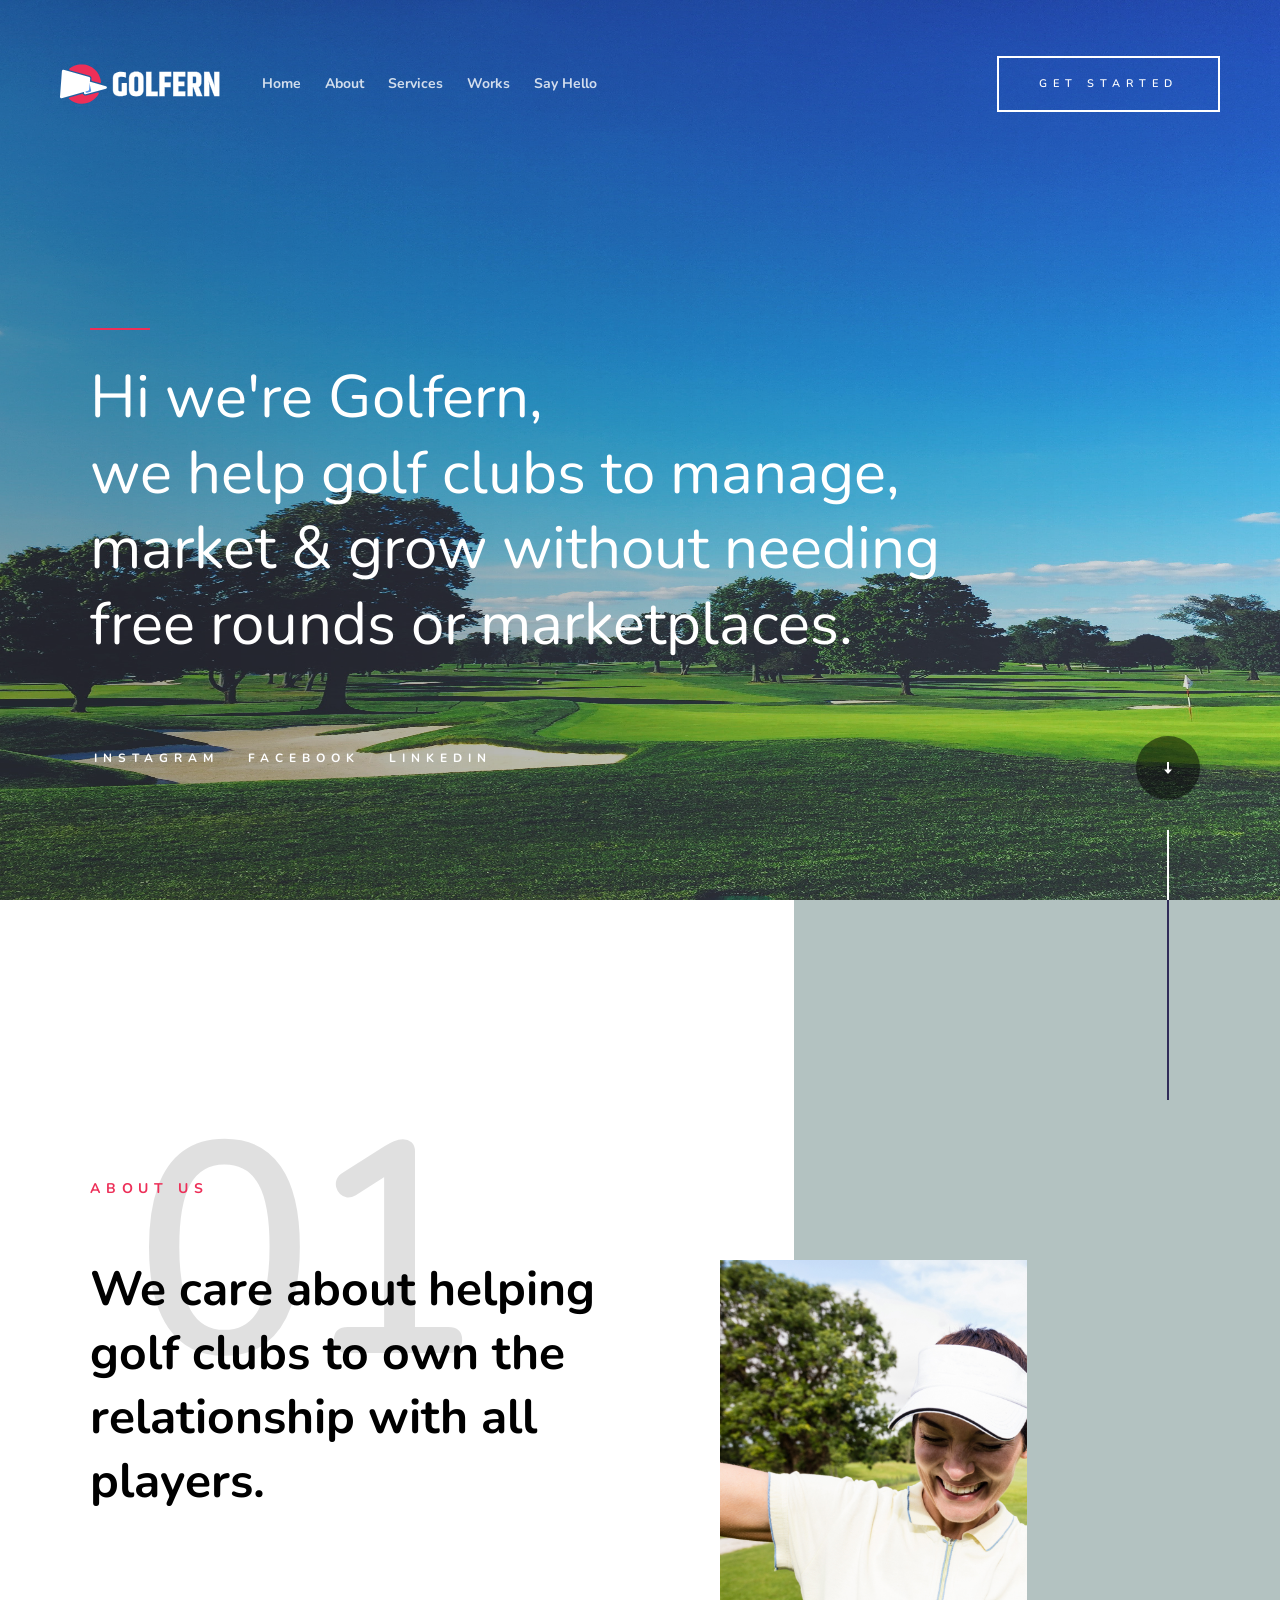
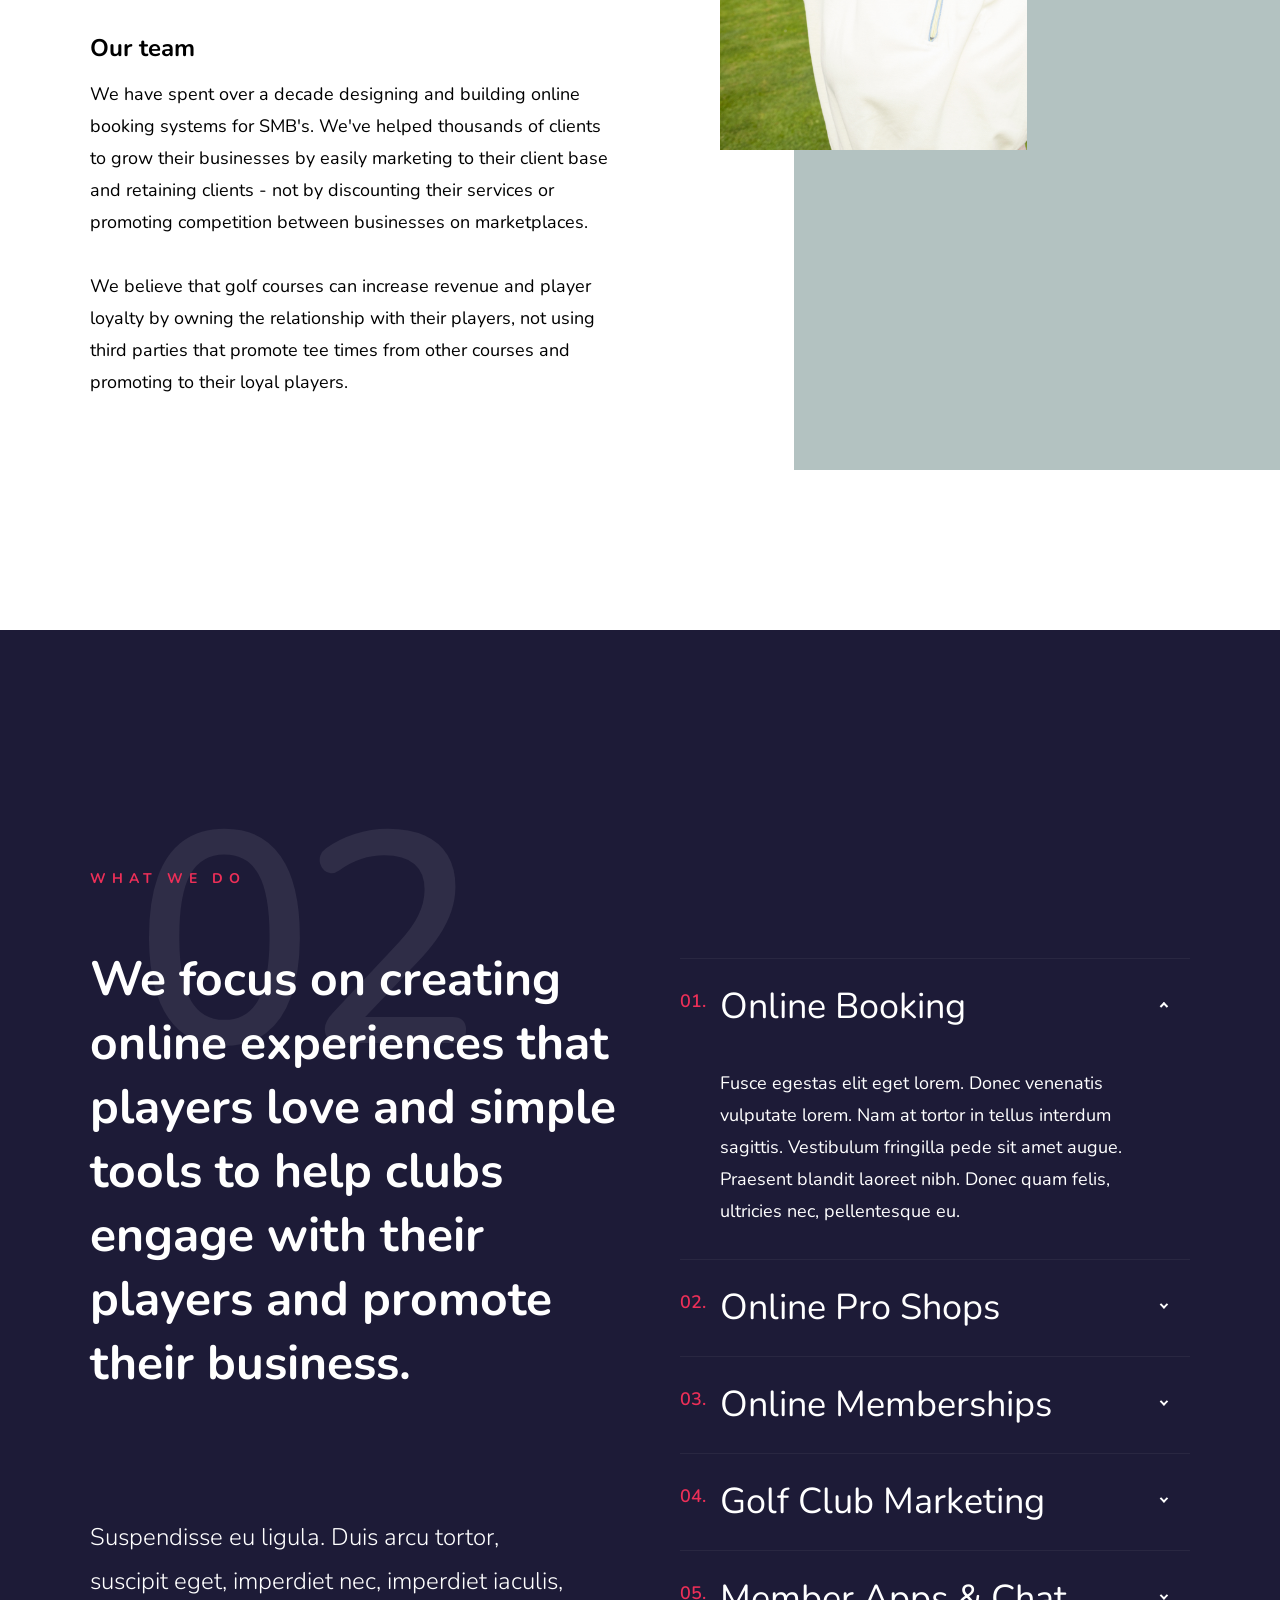
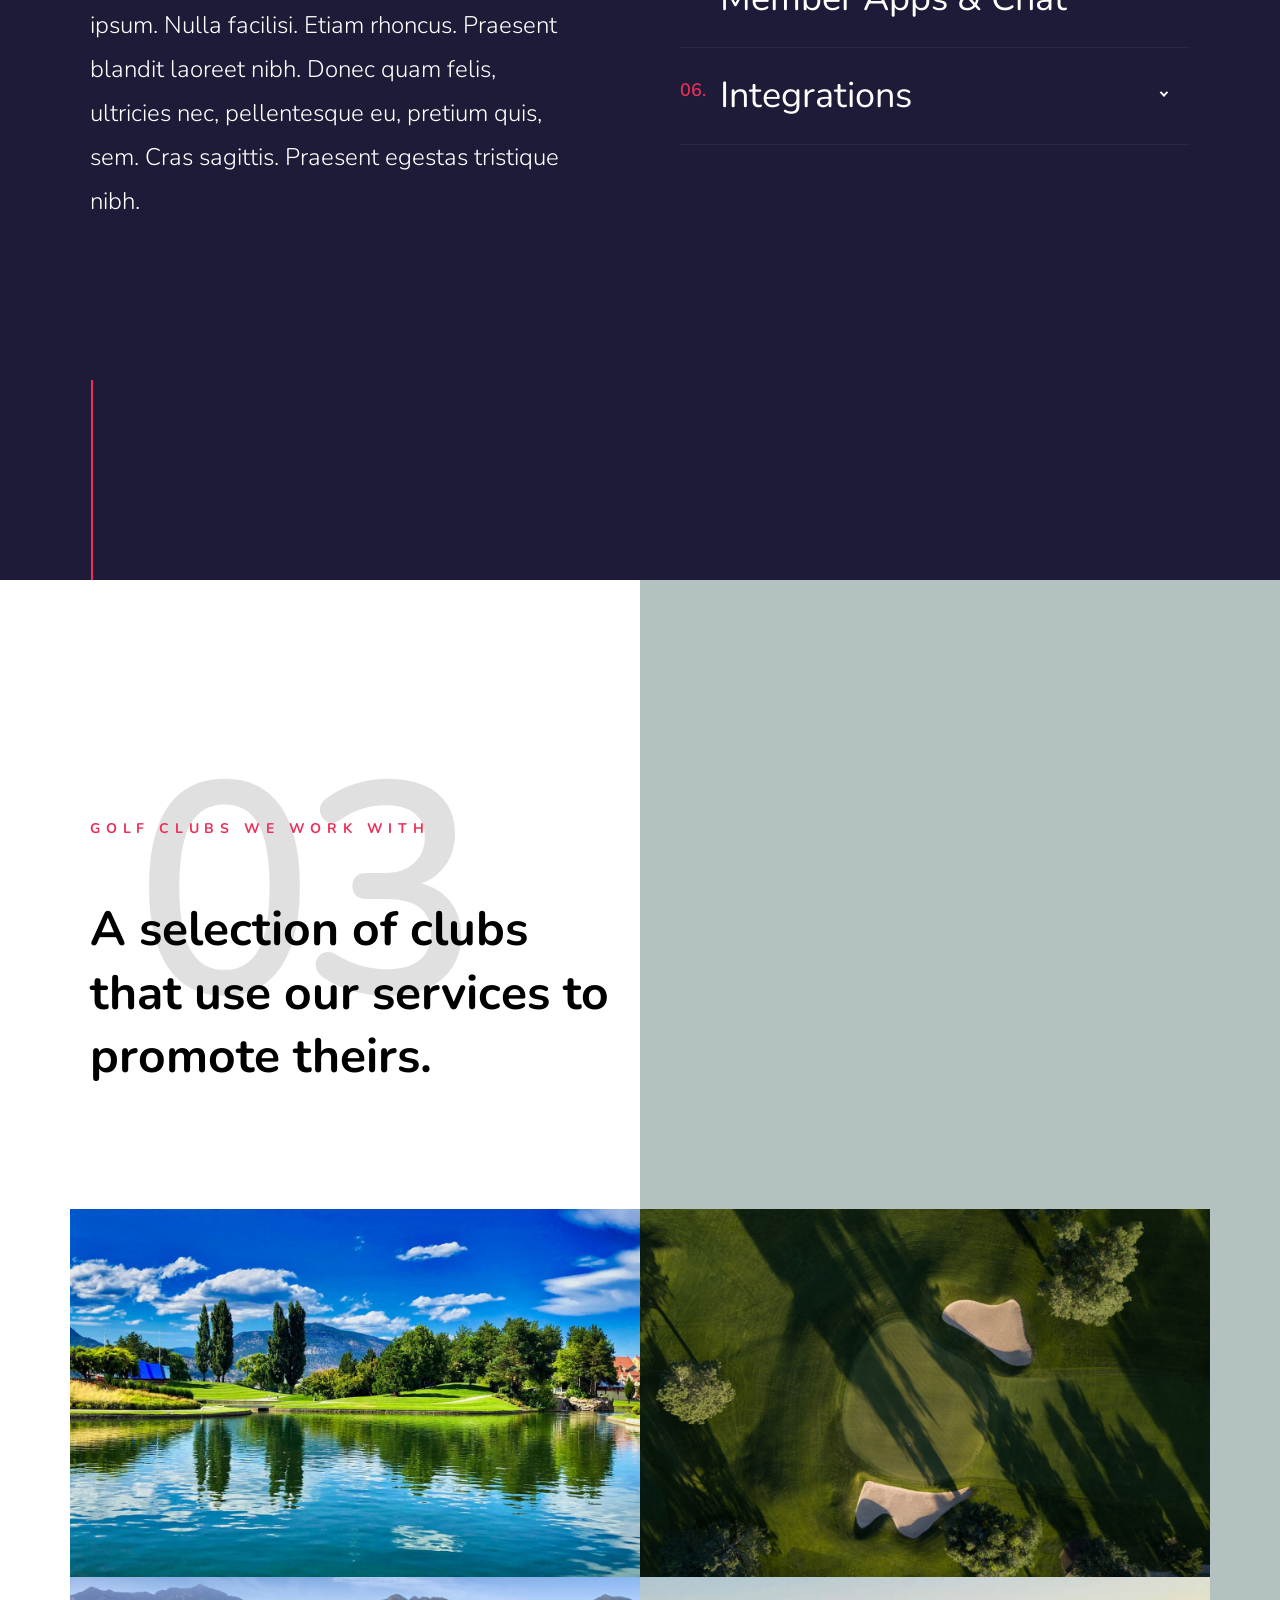
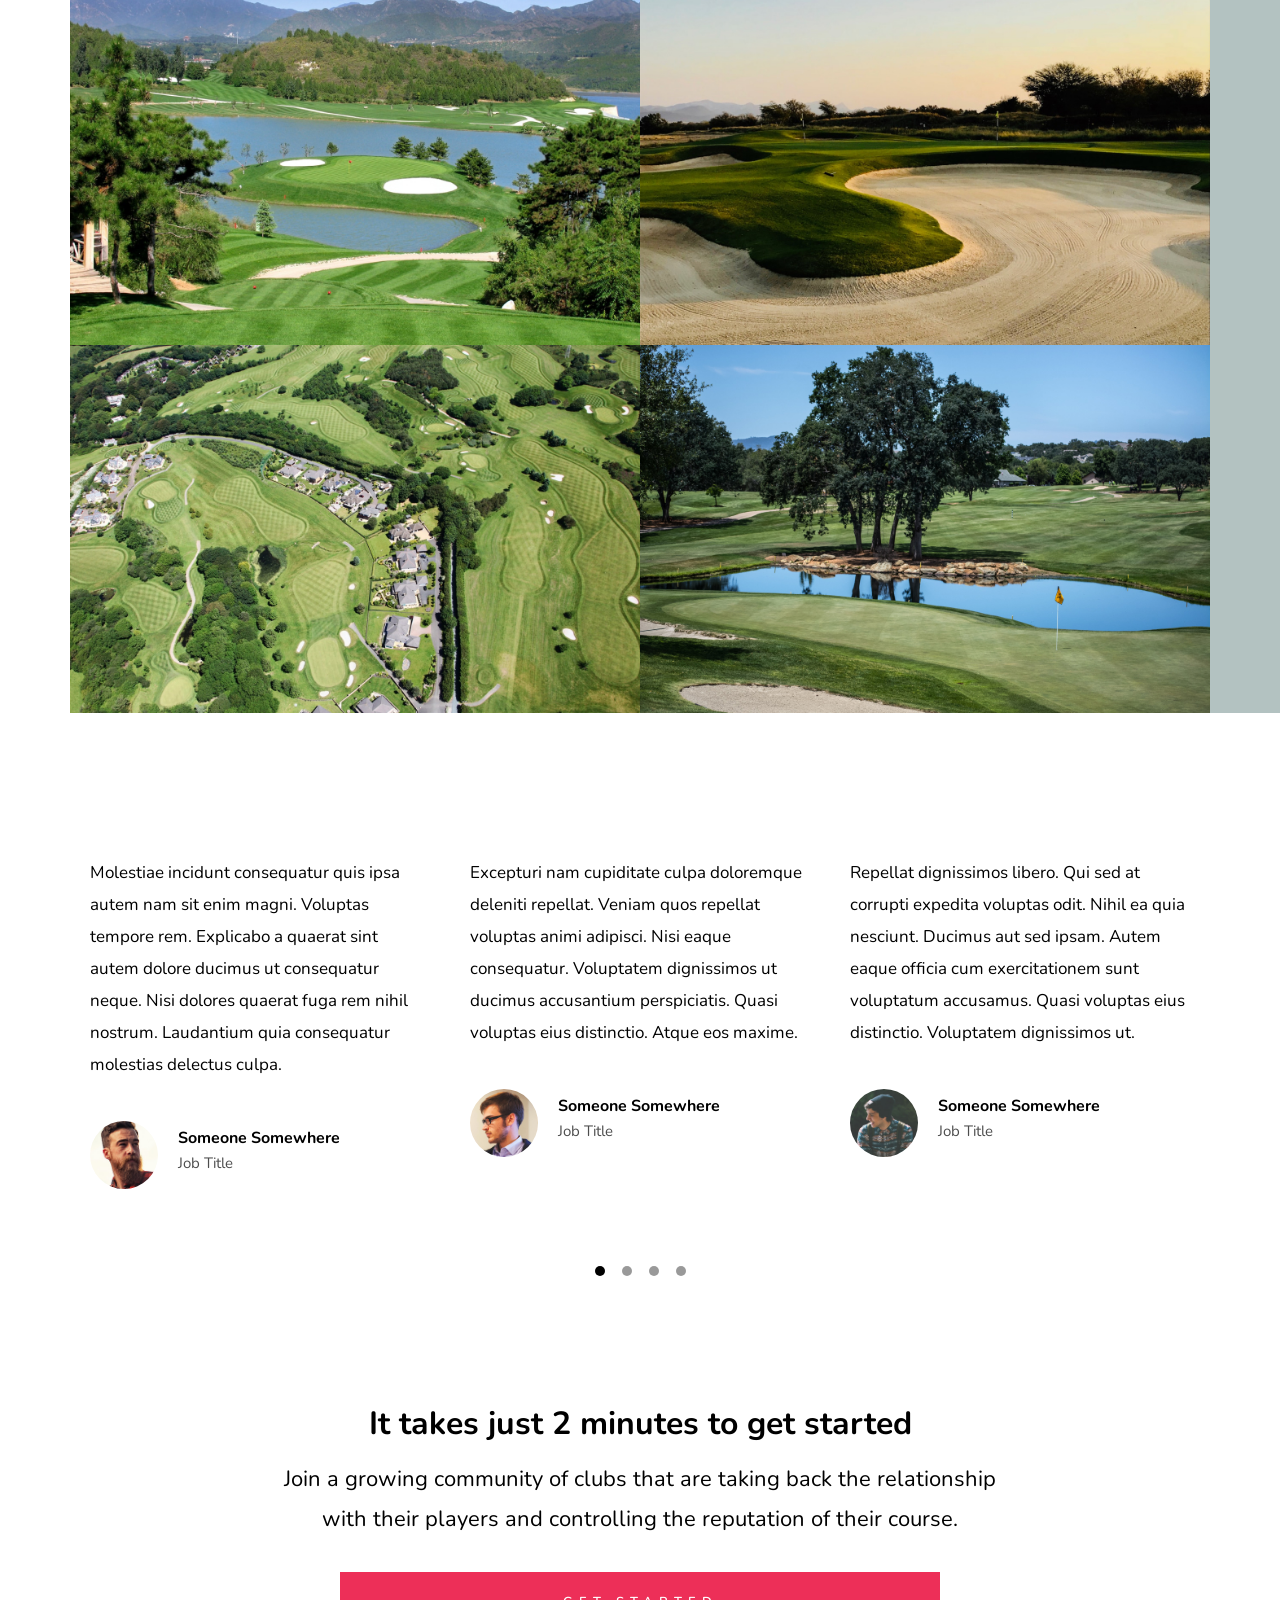
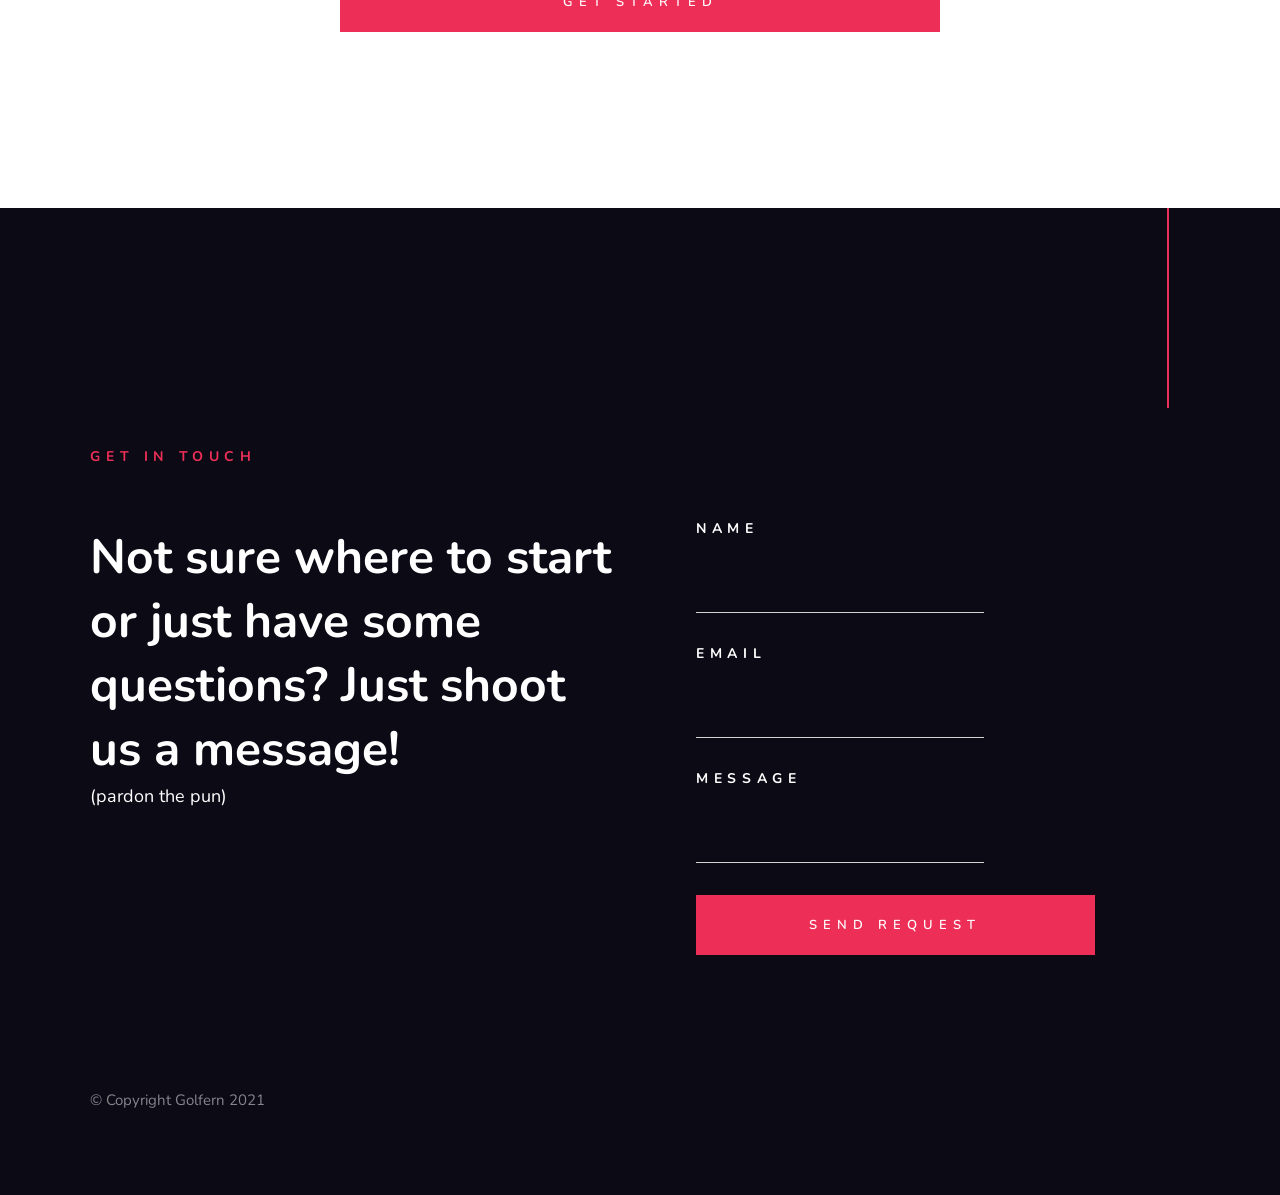
==== commit 34d89980: "asd" ====
--- a/index.html
+++ b/index.html
@@ -30,21 +30,32 @@
     <link rel="icon" type="image/png" sizes="32x32" href="favicon-32x32.png">
     <link rel="icon" type="image/png" sizes="16x16" href="favicon-16x16.png">
     <link rel="manifest" href="site.webmanifest">
+    <!-- Google Tag Manager -->
+<script>(function(w,d,s,l,i){w[l]=w[l]||[];w[l].push({'gtm.start':
+new Date().getTime(),event:'gtm.js'});var f=d.getElementsByTagName(s)[0],
+j=d.createElement(s),dl=l!='dataLayer'?'&l='+l:'';j.async=true;j.src=
+'https://www.googletagmanager.com/gtm.js?id='+i+dl;f.parentNode.insertBefore(j,f);
+})(window,document,'script','dataLayer','GTM-W5MCWGM');</script>
+<!-- End Google Tag Manager -->
 
 </head>
 
 <body id="top">
+    <!-- Google Tag Manager (noscript) -->
+<noscript><iframe src="https://www.googletagmanager.com/ns.html?id=GTM-W5MCWGM"
+height="0" width="0" style="display:none;visibility:hidden"></iframe></noscript>
+<!-- End Google Tag Manager (noscript) -->
 
 
     <!-- preloader
     ================================================== -->
-    <div id="preloader">
+    <!-- <div id="preloader">
         <div id="loader" class="dots-fade">
             <div></div>
             <div></div>
             <div></div>
         </div>
-    </div>
+    </div> -->
 
 
     <!-- header
@@ -129,19 +140,19 @@
             <div class="row">
                 <div class="column large-6 medium-8 tab-full">
 
-                    <div class="section-intro" data-num="01" data-aos="fade-up">
+                    <div class="section-intro" data-num="01">
                         <h3 class="subhead">About Us</h3>
-                        <h1 class="display-1">We care about helping owners to own the relationship with all players.</h1>
-                    </div>
-
-                    <div class="profile-pic" data-aos="fade-up">
+                        <h1 class="display-1">We care about helping golf clubs to own the relationship with all players.</h1>
+                    </div>
+
+                    <div class="profile-pic">
                         <img src="images/profile-pic.jpg" 
                              srcset="images/profile-pic.jpg 1x, images/profile-pic@2x.jpg 2x" alt="">
                     </div>
 
-                    <h3 data-aos="fade-up">Our team</h3>
-
-                    <p data-aos="fade-up">
+                    <h3>Our team</h3>
+
+                    <p>
                     We have spent over a decade designing and building online booking systems for SMB's. We've helped thousands of clients to grow their businesses by easily marketing to their client base and retaining clients - not by discounting their services or promoting competition between businesses on marketplaces. 
                     </p>
                     <p>
@@ -156,13 +167,13 @@
 
             <div class="row">
                 <div class="column">
-                    <h3 data-aos="fade-up">Career</h3>
+                    <h3>Career</h3>
                 </div>
             </div>
 
             <div class="row block-large-1-2 block-900-full work-positions">
 
-                <div class="column" data-aos="fade-up">
+                <div class="column">
                     <div class="position">
                         <div class="position__header">
                             <h6>
@@ -181,7 +192,7 @@
                         </p>
                     </div>
                 </div>
-                <div class="column" data-aos="fade-up">
+                <div class="column">
                     <div class="position">
                         <div class="position__header">
                             <h6>
@@ -200,7 +211,7 @@
                         </p>
                     </div>
                 </div>
-                <div class="column" data-aos="fade-up">
+                <div class="column">
                     <div class="position">
                         <div class="position__header">
                             <h6>
@@ -219,7 +230,7 @@
                         </p>
                     </div>
                 </div>
-                <div class="column" data-aos="fade-up">
+                <div class="column">
                     <div class="position">
                         <div class="position__header">
                             <h6>
@@ -255,7 +266,7 @@
             <div class="vert-line"></div>
 
             <div class="column large-6 s-services__leftcol">
-                <div class="section-intro" data-num="02" data-aos="fade-up">
+                <div class="section-intro" data-num="02">
                     <h3 class="subhead">What We Do</h3>
 
                     <h1 class="display-1">
@@ -263,7 +274,7 @@
                     </h1>
                 </div>
 
-                <p class="lead" data-aos="fade-up">
+                <p class="lead">
                 Suspendisse eu ligula. Duis arcu tortor, suscipit eget, 
                 imperdiet nec, imperdiet iaculis, ipsum. Nulla facilisi.
                 Etiam rhoncus. Praesent blandit laoreet nibh.
@@ -273,7 +284,7 @@
             </div> <!-- end  s-services--leftcol -->
 
             <div class="column large-6">
-                <ul class="services-list" data-aos="fade-up">
+                <ul class="services-list">
                     <li class="services-list__item is-active">
                         <div class="services-list__item-header">
                             <h5>Online Booking</h5>
@@ -366,7 +377,7 @@
 
         <div class="row s-portfolio__header">
             <div class="column large-6 medium-8 tab-full">
-                <div class="section-intro" data-num="03" data-aos="fade-up">
+                <div class="section-intro" data-num="03">
                     <h3 class="subhead">Golf Clubs we work with</h3>
                     <h1 class="display-1">
                         A selection of clubs that use our services to promote theirs.
@@ -377,7 +388,7 @@
 
         <div class="row s-porfolio__list block-large-1-2 block-tab-full collapse">
 
-            <div class="column" data-aos="fade-up">
+            <div class="column">
                 <div class="folio-item">
                     <div class="folio-item__thumb">
                         <a class="folio-item__thumb-link" href="images/portfolio/gallery/g-windows-in-the-city.jpg" title="Windows in The City" data-size="1050x700">
@@ -395,7 +406,7 @@
                     </div>
                 </div>
             </div> <!-- end column -->
-            <div class="column" data-aos="fade-up">
+            <div class="column">
                 <div class="folio-item">
                     <div class="folio-item__thumb">
                         <a class="folio-item__thumb-link" href="images/portfolio/gallery/g-building-blocks.jpg" title="Building Blocks" data-size="1050x700">
@@ -413,7 +424,7 @@
                     </div>
                 </div>
             </div> <!-- end column -->
-            <div class="column" data-aos="fade-up">
+            <div class="column">
                 <div class="folio-item">
                     <div class="folio-item__thumb">
                         <a class="folio-item__thumb-link" href="images/portfolio/gallery/g-shout-jump.jpg" Title="Shout and Jump" data-size="1050x700">
@@ -431,7 +442,7 @@
                     </div>
                 </div>
             </div> <!-- end column -->
-            <div class="column" data-aos="fade-up">
+            <div class="column">
                 <div class="folio-item">
                     <div class="folio-item__thumb">
                         <a class="folio-item__thumb-link" href="images/portfolio/gallery/g-sand-dunes.jpg" title="Sand Dunes" data-size="1050x700">
@@ -449,7 +460,7 @@
                     </div>
                 </div>
             </div> <!-- end column -->
-            <div class="column" data-aos="fade-up">
+            <div class="column">
                 <div class="folio-item">
                     <div class="folio-item__thumb">
                         <a class="folio-item__thumb-link" href="images/portfolio/gallery/g-woodcraft.jpg" title="Sand Dunes" data-size="1050x700">
@@ -467,7 +478,7 @@
                     </div>
                 </div>
             </div> <!-- end column -->
-            <div class="column" data-aos="fade-up">
+            <div class="column">
                 <div class="folio-item">
                     <div class="folio-item__thumb">
                         <a class="folio-item__thumb-link" href="images/portfolio/gallery/g-lamp.jpg" title="The Lamp" data-size="1050x700">
@@ -499,7 +510,7 @@
 
             <div class="column large-full">
 
-                <div class="testimonial-slider" data-aos="fade-up">
+                <div class="testimonial-slider">
 
                     <div class="testimonial-slider__slide">
                         <p>
@@ -574,13 +585,13 @@
 
             <div class="row">
                 <div class="column large-full">
-                    <h2 class="section-desc" data-aos="fade-up">
+                    <h2 class="section-desc">
                         It takes just 2 minutes to get started
                     </h2>
                 </div>
             </div>
     
-            <div class="row cta-content" data-aos="fade-up">
+            <div class="row cta-content">
                 <div class="column large-full">
                     <p>
                     Join a growing community of clubs that are taking back the relationship with their players and controlling the reputation of their course.
@@ -604,7 +615,7 @@
 
         <div class="row s-footer__main">
             <div class="column large-6">
-                <div class="section-intro" data-aos="fade-up">
+                <div class="section-intro">
                     <h3 class="subhead">Get In Touch</h3>
 
                     <h1 class="display-1">
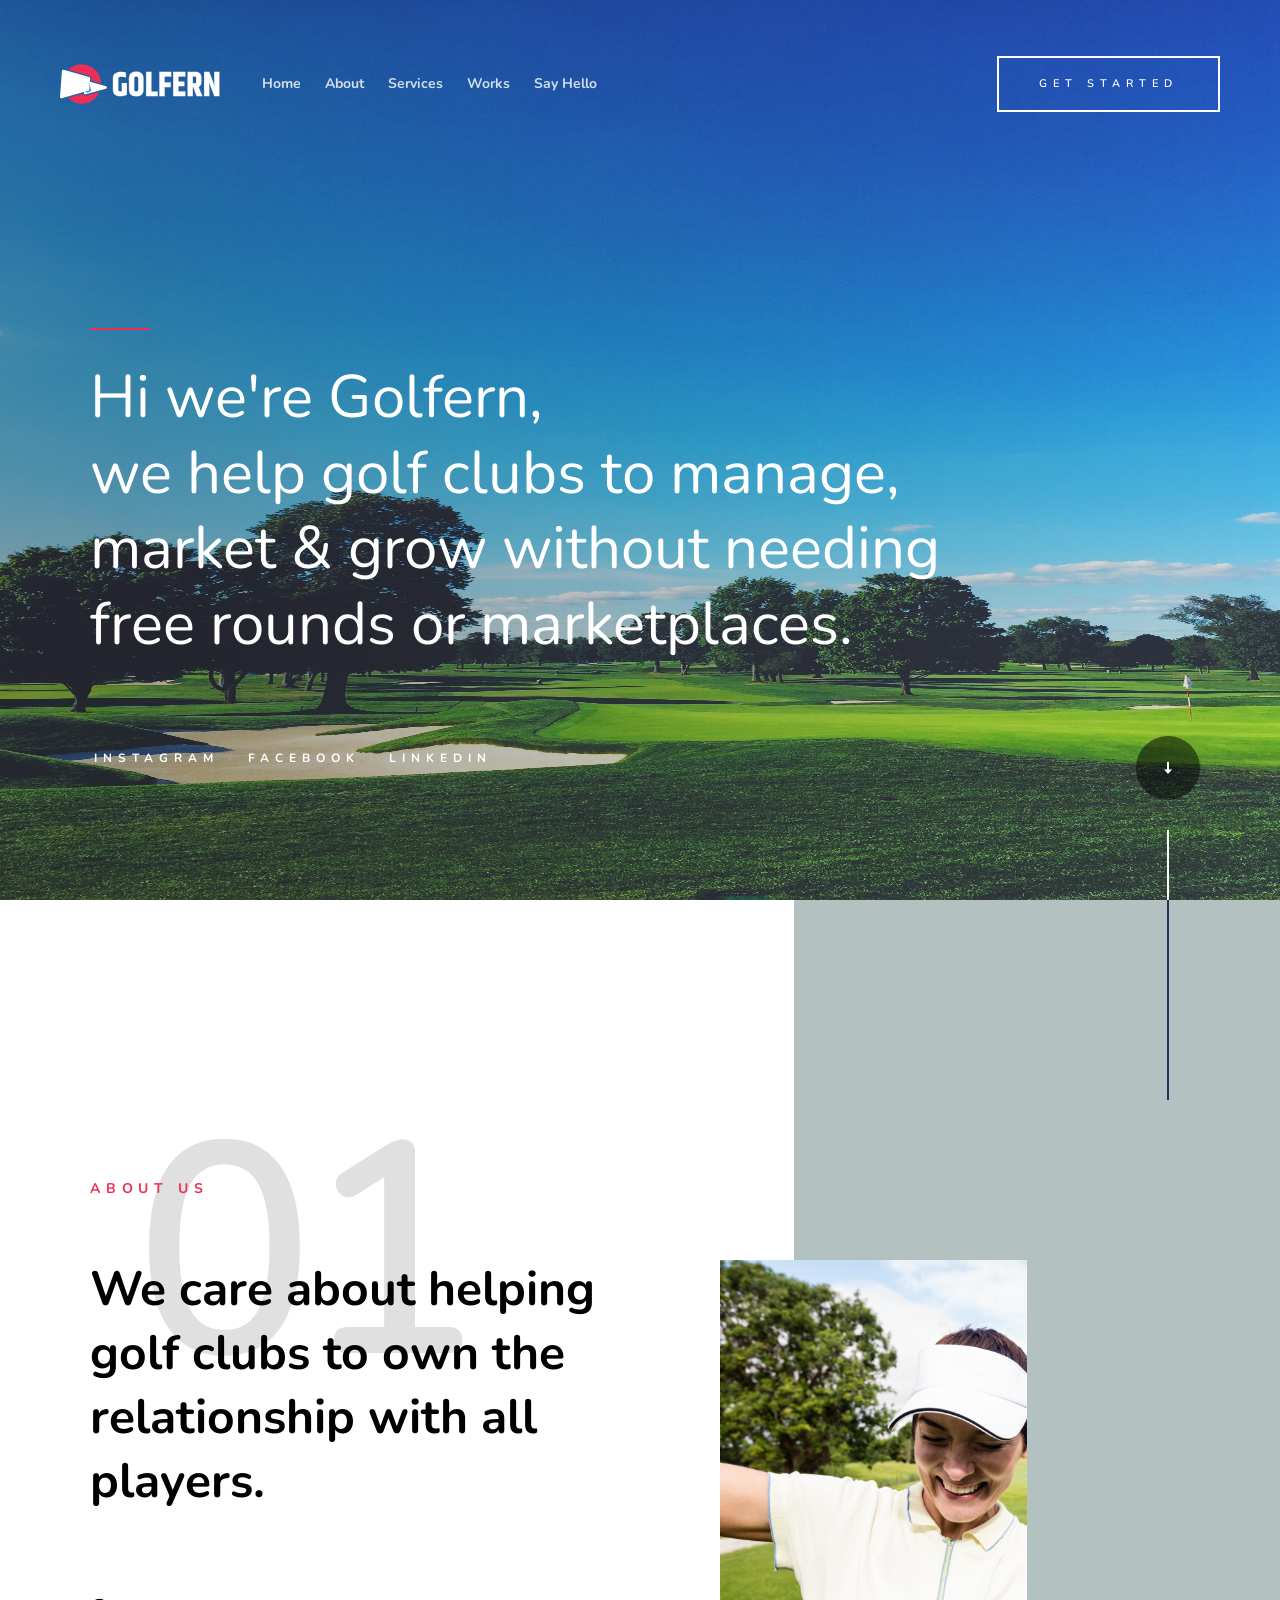
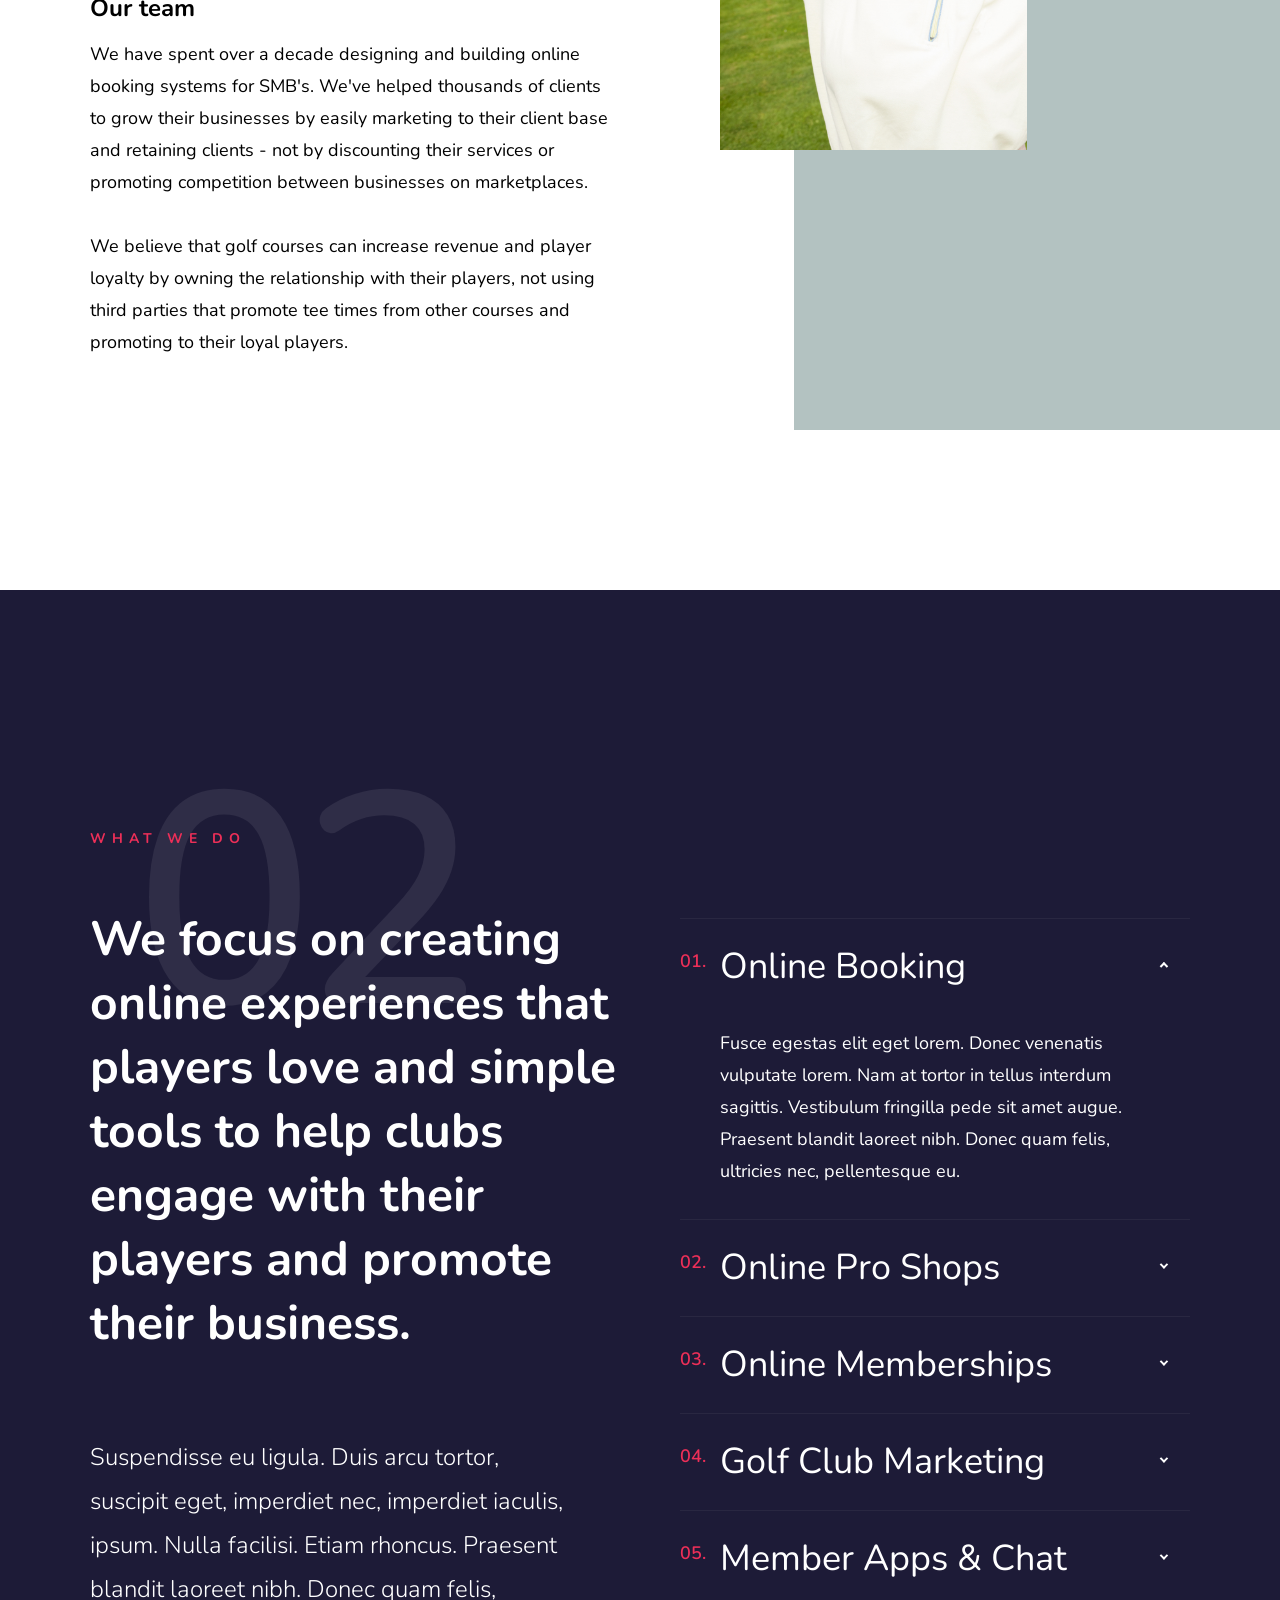
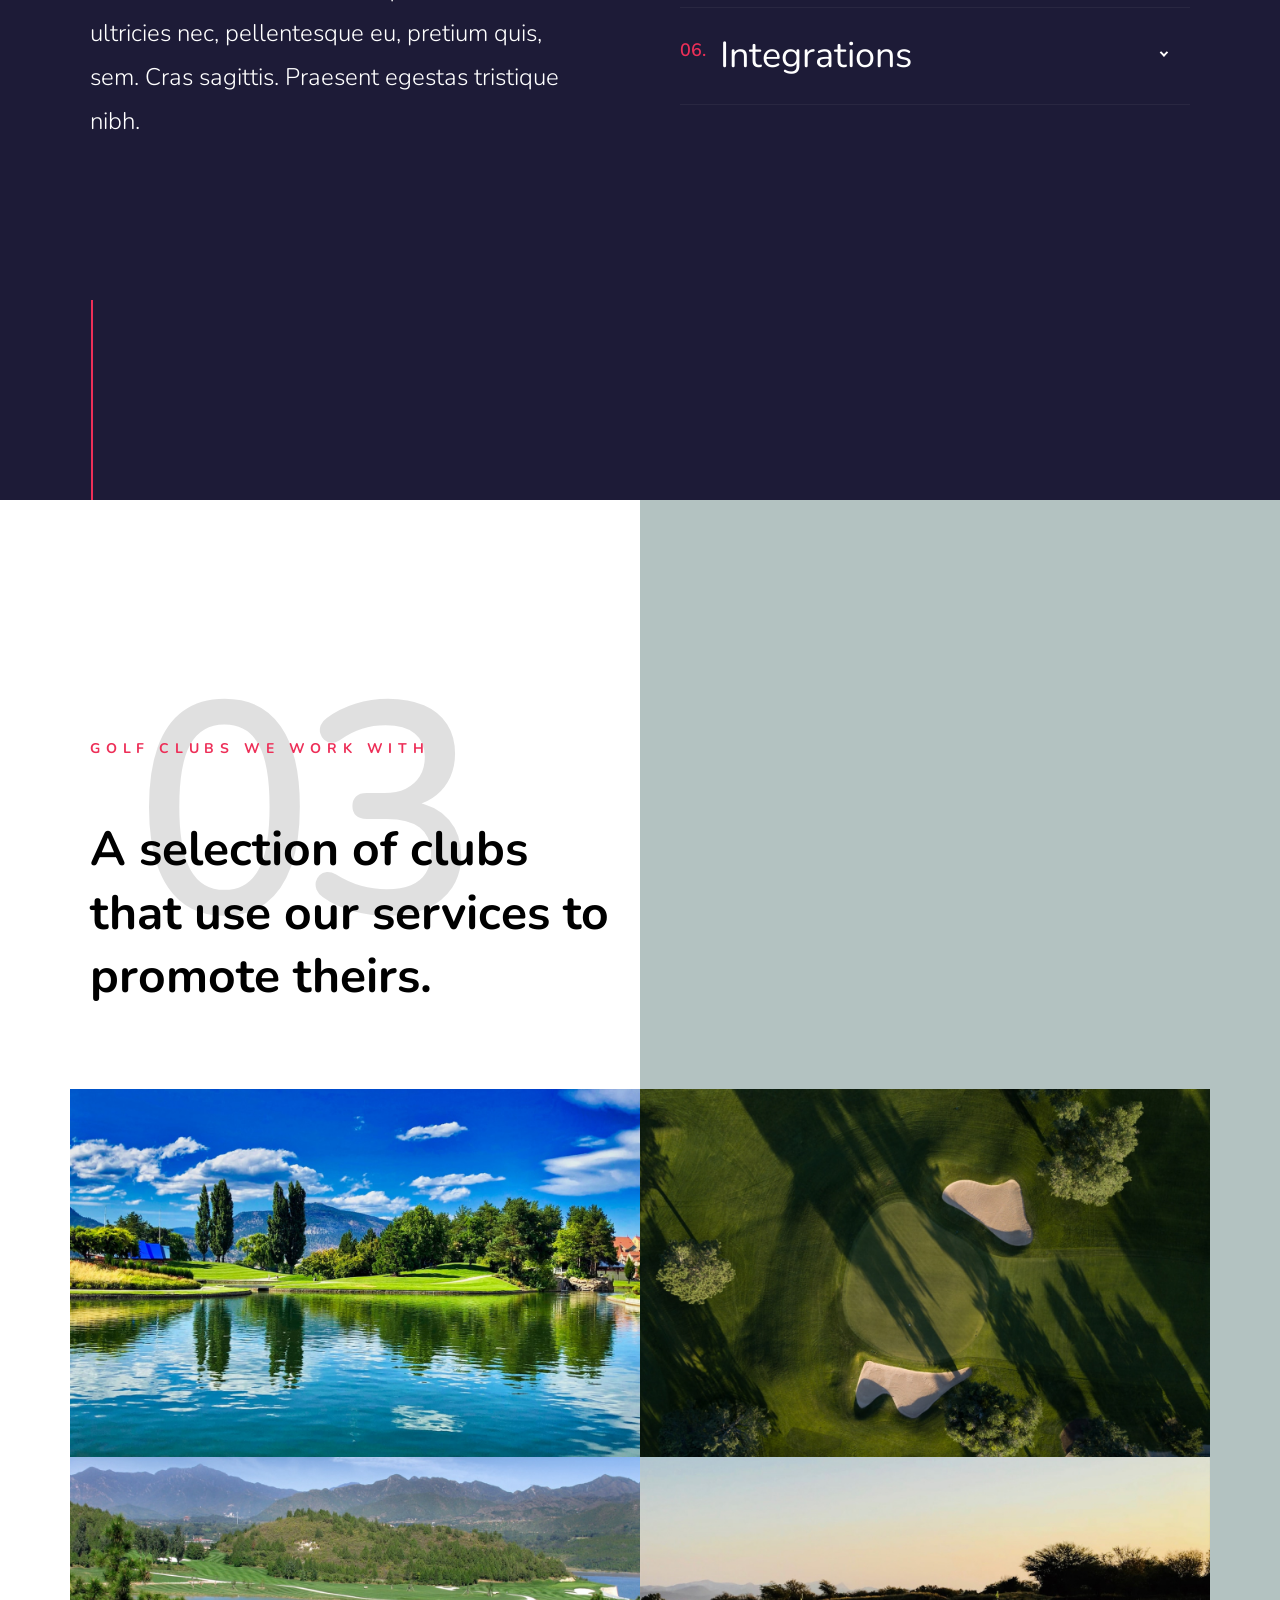
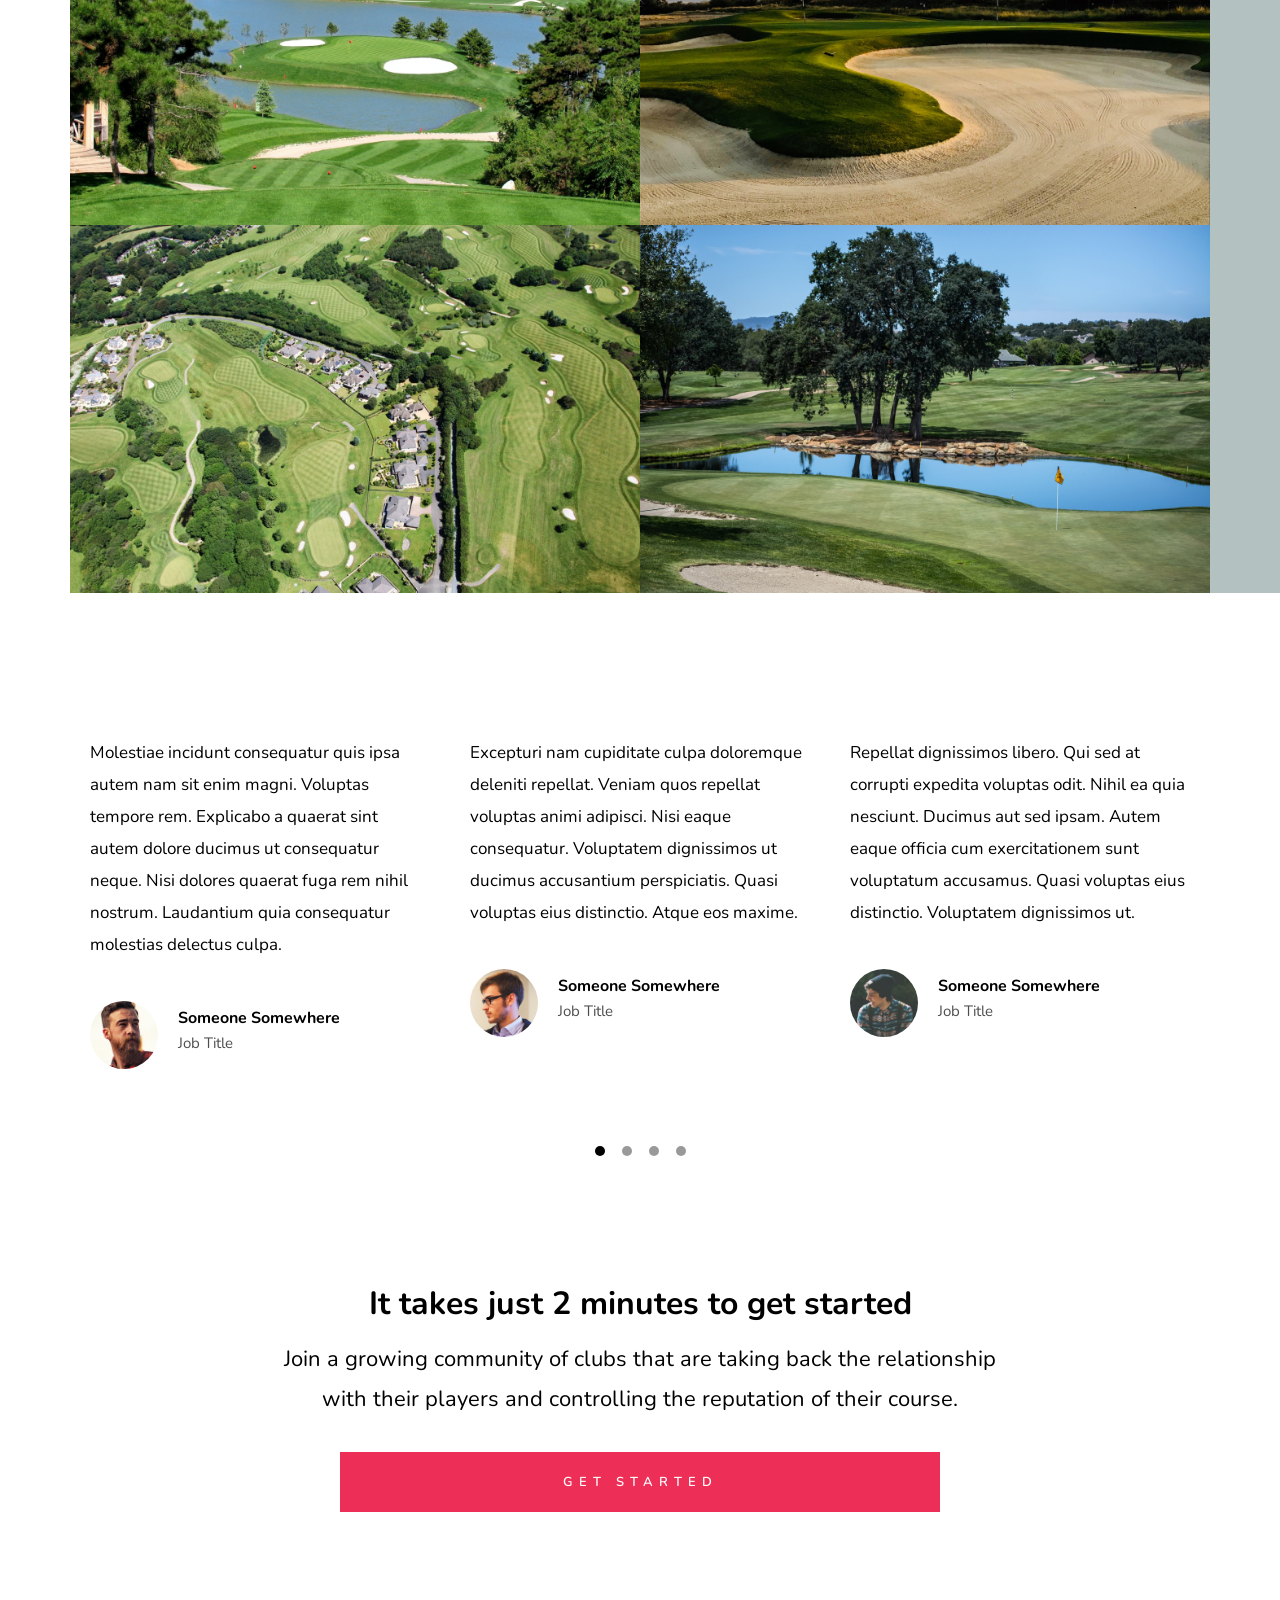
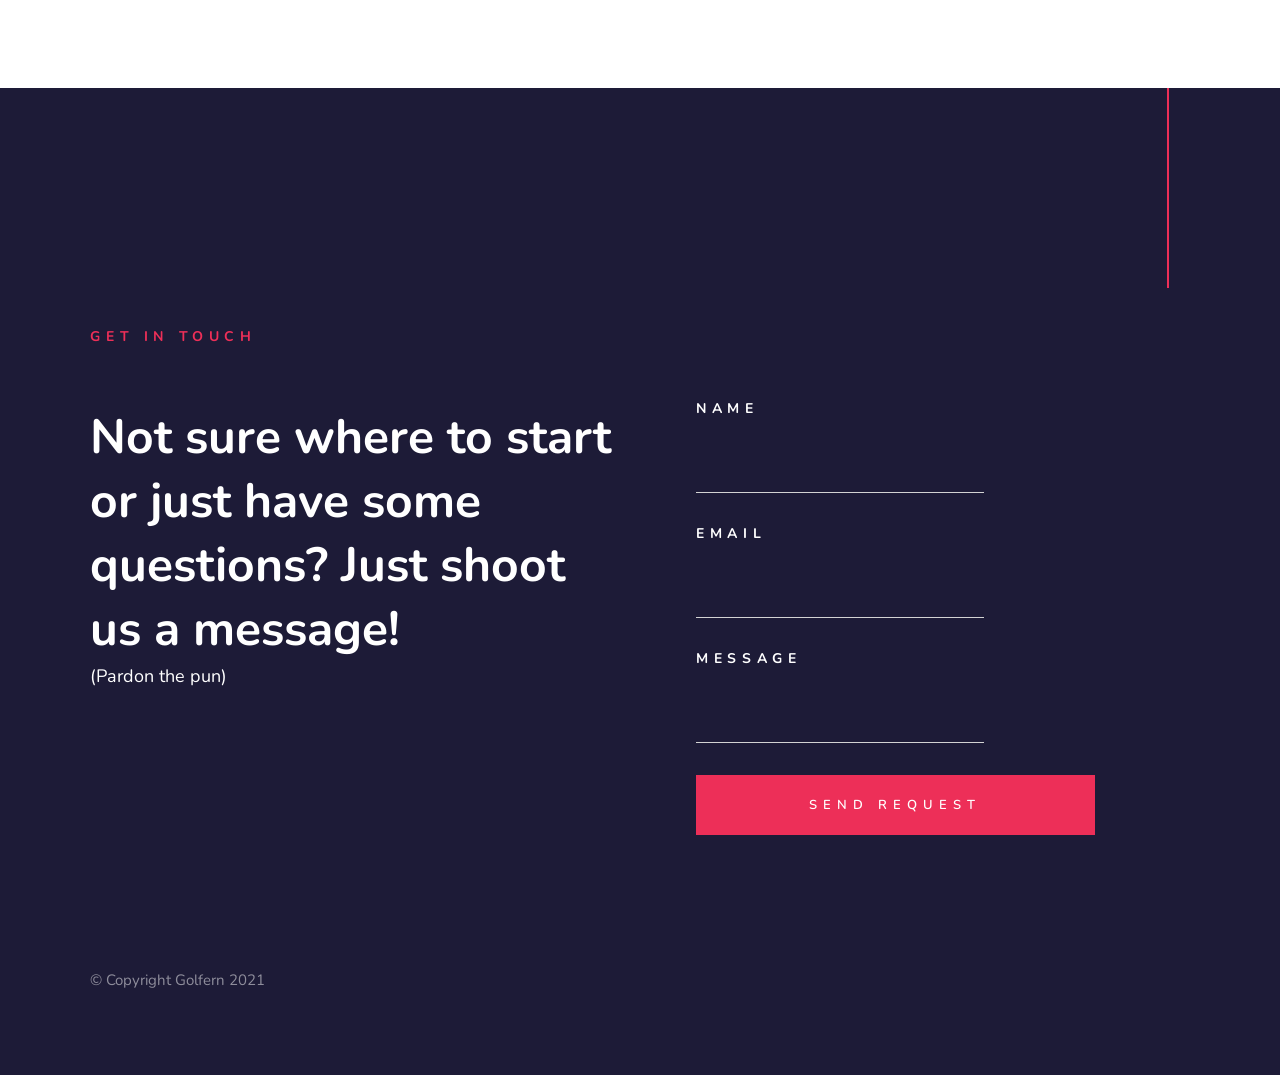
==== commit f847f7c0: "Update index.html" ====
--- a/index.html
+++ b/index.html
@@ -620,7 +620,7 @@
 
                     <h1 class="display-1">
                     Not sure where to start or just have some questions? Just shoot us a message!</h1>
-                    <p class="section-desc" style="margin-top: -1em">(pardon the pun)
+                    <p class="section-desc" style="margin-top: -1em">(Pardon the pun)
                     </p>
                 </div>
             </div>
--- a/css/main.css
+++ b/css/main.css
@@ -1490,7 +1490,7 @@
 
 .section-intro {
   position: relative;
-  margin-bottom: 12rem;
+  margin-bottom: 8rem;
 }
 
 .section-intro .display-1 {
@@ -3256,7 +3256,7 @@
 .s-footer {
   padding-top: 24rem;
   padding-bottom: 8rem;
-  background-color: #0b0a15;
+  background-color: #1d1b37;
   position: relative;
 }
 
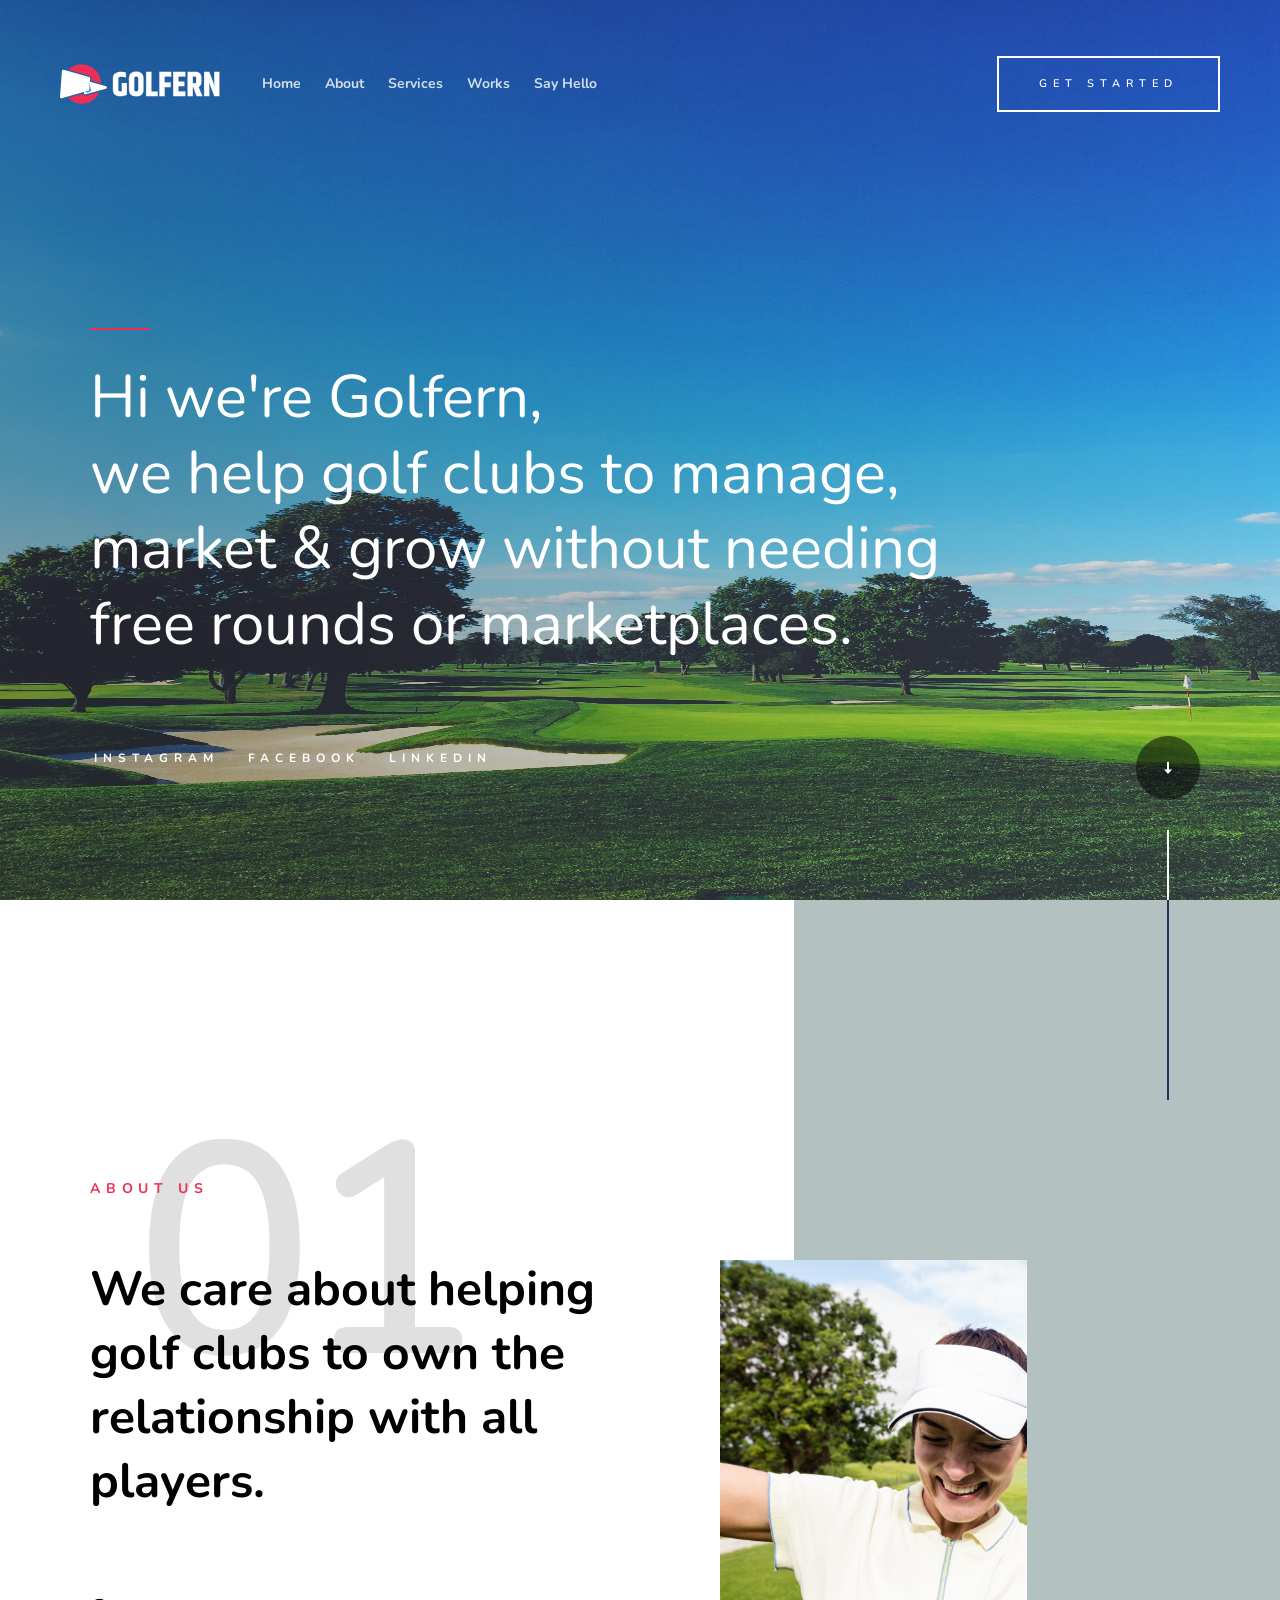
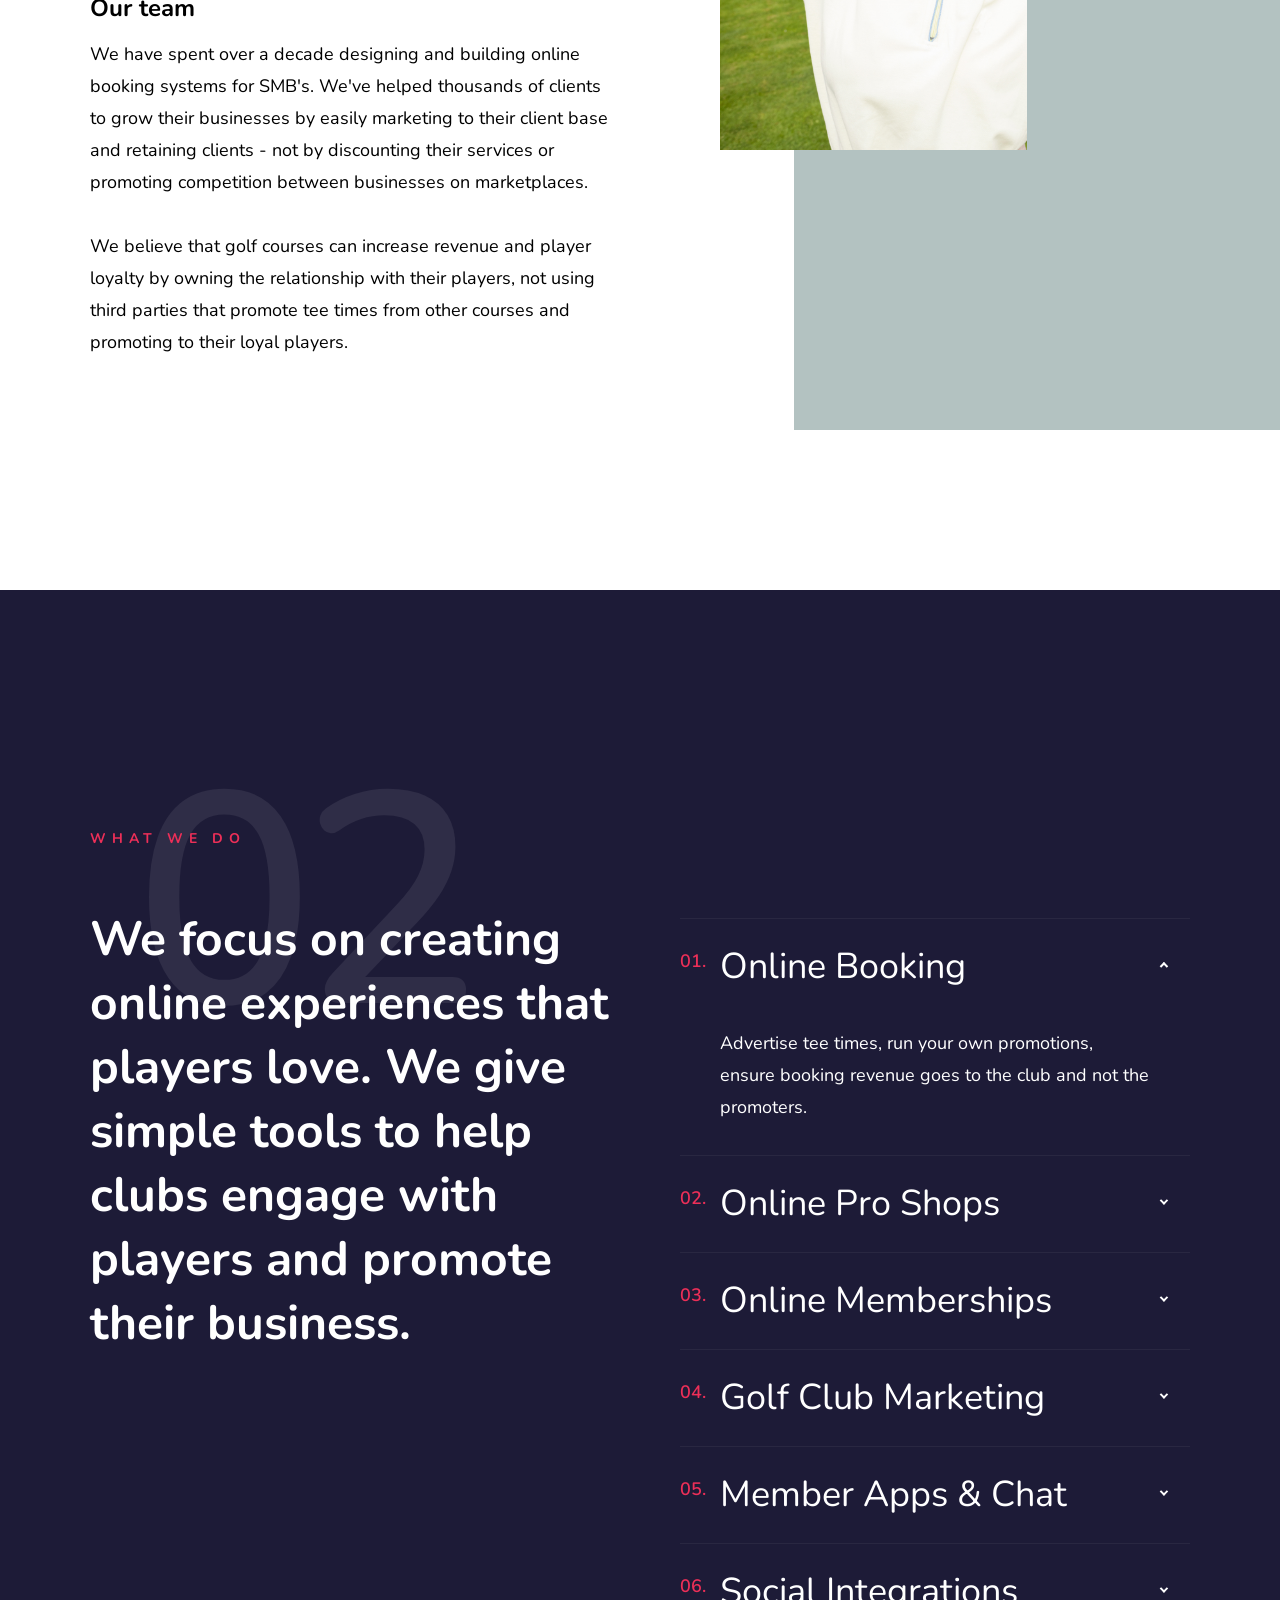
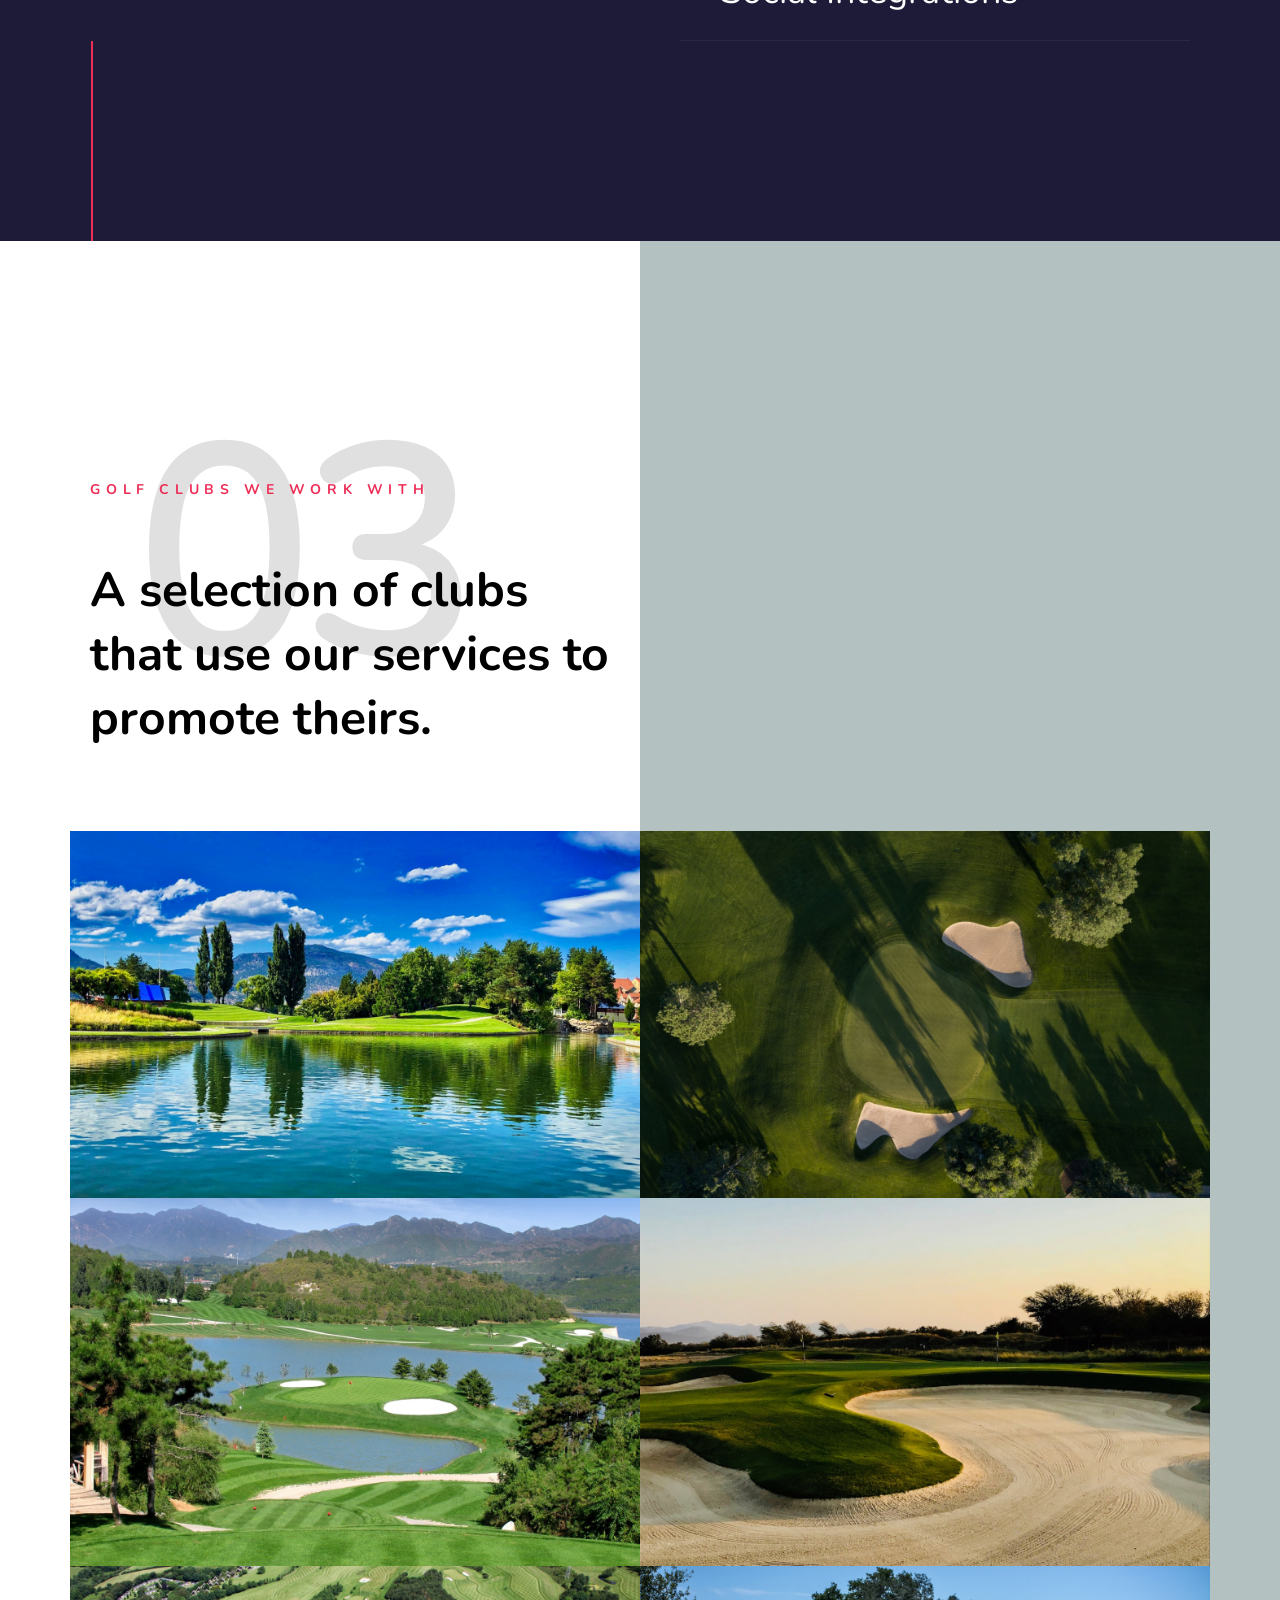
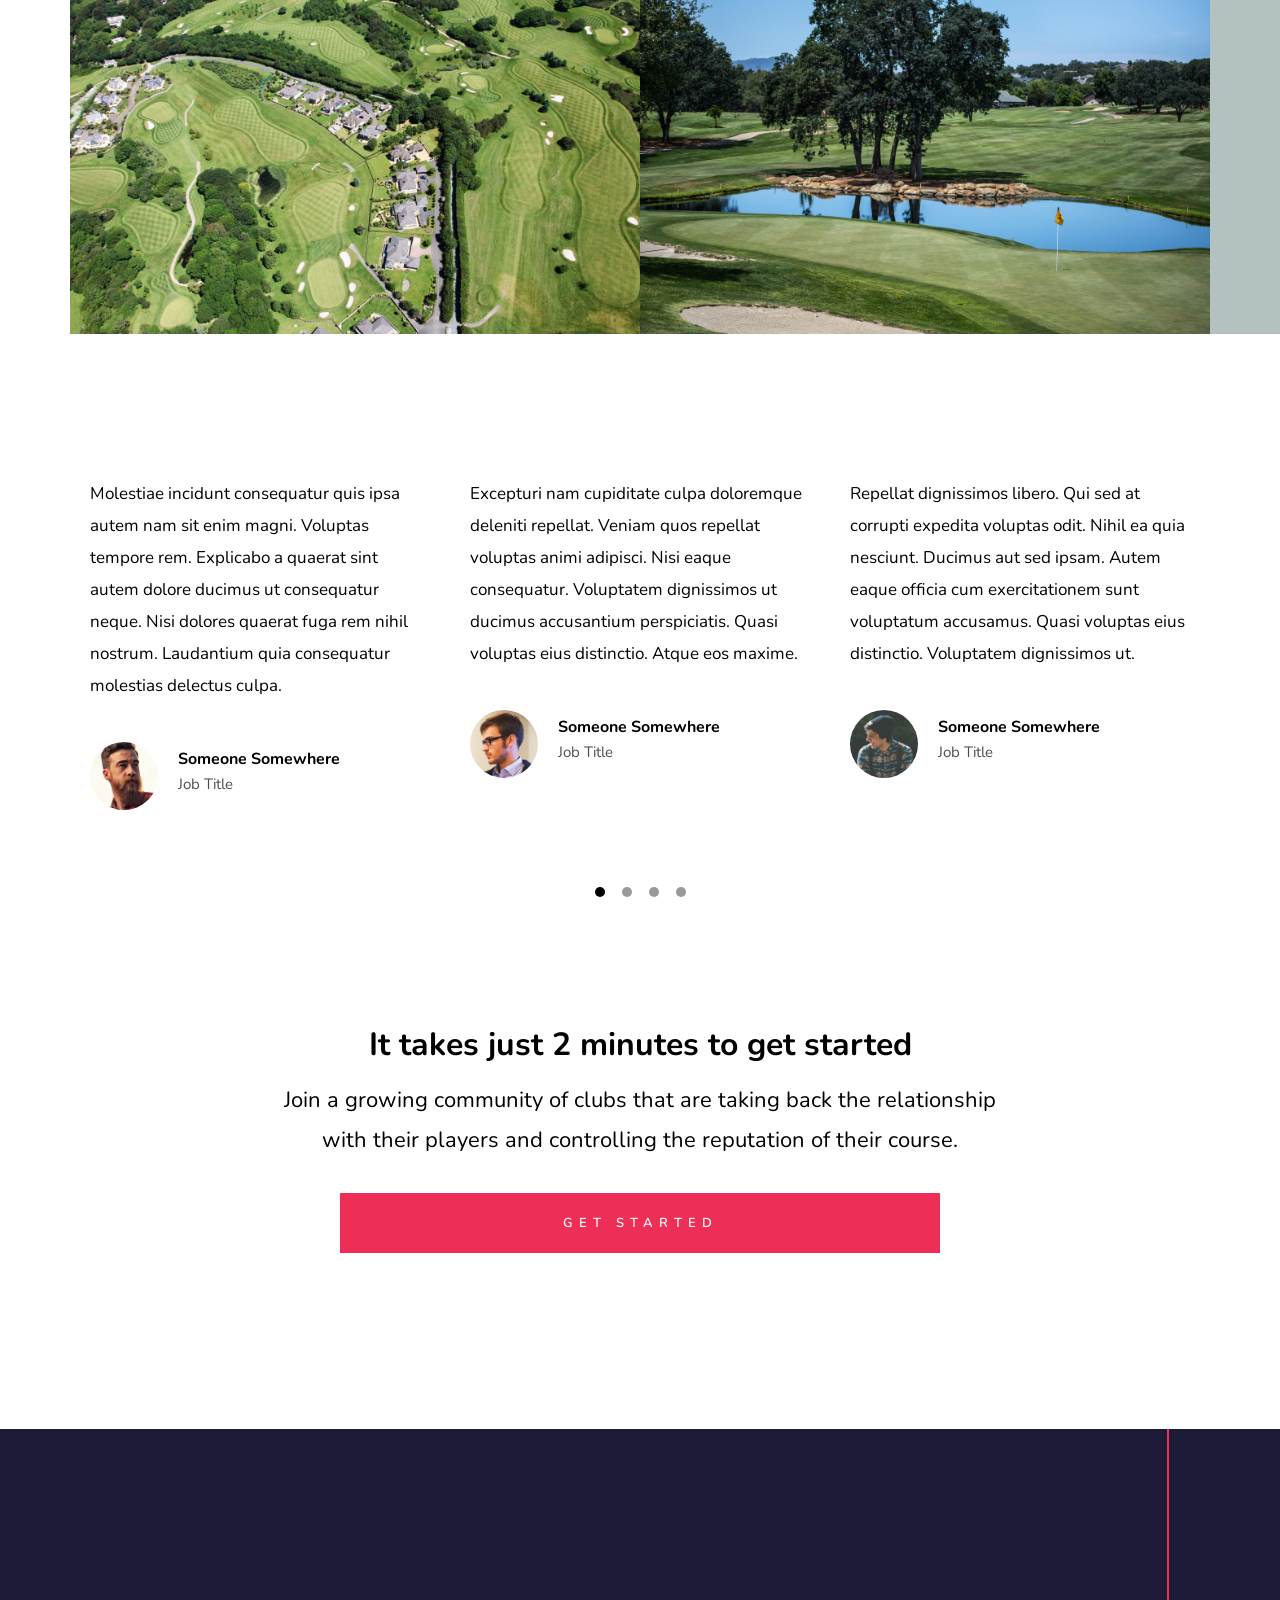
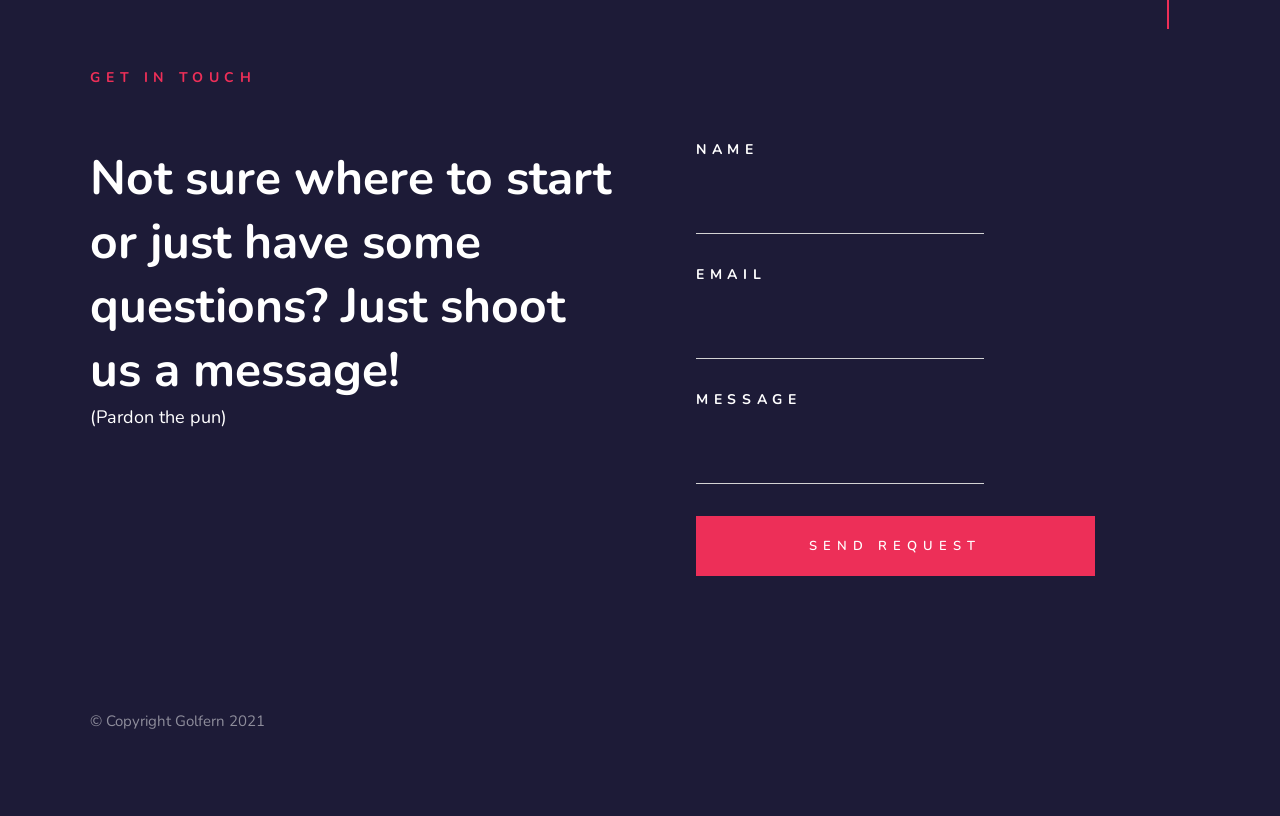
==== commit 8e940cd3: "Update index.html" ====
--- a/index.html
+++ b/index.html
@@ -270,17 +270,9 @@
                     <h3 class="subhead">What We Do</h3>
 
                     <h1 class="display-1">
-                    We focus on creating online experiences that players love and simple tools to help clubs engage with their players and promote their business.
+                    We focus on creating online experiences that players love. We give simple tools to help clubs engage with players and promote their business.
                     </h1>
                 </div>
-
-                <p class="lead">
-                Suspendisse eu ligula. Duis arcu tortor, suscipit eget, 
-                imperdiet nec, imperdiet iaculis, ipsum. Nulla facilisi.
-                Etiam rhoncus. Praesent blandit laoreet nibh.
-                Donec quam felis, ultricies nec, pellentesque eu, pretium quis, sem. 
-                Cras sagittis. Praesent egestas tristique nibh.
-                </p>
             </div> <!-- end  s-services--leftcol -->
 
             <div class="column large-6">
@@ -291,10 +283,7 @@
                         </div>
                         <div class="services-list__item-body">
                             <p>
-                            Fusce egestas elit eget lorem. Donec venenatis vulputate lorem. 
-                            Nam at tortor in tellus interdum sagittis. Vestibulum fringilla 
-                            pede sit amet augue. Praesent blandit laoreet nibh.
-                            Donec quam felis, ultricies nec, pellentesque eu.
+                            Advertise tee times, run your own promotions, ensure booking revenue goes to the club and not the promoters.
                             </p>
                         </div>
                     </li> <!-- services-list__item -->
@@ -304,10 +293,7 @@
                         </div>
                         <div class="services-list__item-body">
                             <p>
-                            Sed cursus turpis vitae tortor. Sed aliquam ultrices mauris. 
-                            Fusce fermentum. Curabitur turpis. Nunc egestas, augue at pellentesque 
-                            laoreet, felis eros vehicula leo, at malesuada velit leo quis pede. 
-                            In consectetuer turpis ut velit. Curabitur at lacus.
+                            Create new online revenue streams with a simple eCommerce site for your Pro shop. Get setup in seconds and be open 24/7.
                             </p>
                         </div>
                     </li> <!-- services-list__item -->
@@ -317,10 +303,7 @@
                         </div>
                         <div class="services-list__item-body">
                             <p>
-                            Suspendisse non nisl sit amet velit hendrerit rutrum. Etiam vitae tortor. 
-                            Ut tincidunt tincidunt erat. Praesent nonummy mi in odio. Praesent ut 
-                            ligula non mi varius sagittis. Curabitur turpis. Nunc egestas, augue at pellentesque 
-                            laoreet, felis eros vehicula leo, at malesuada velit leo quis pede.
+                            Increase membership flexibility with our online memberships. Offer mothnly siubscribtions, different subscribtion types and even include add on services like discounts for the online pro shop.
                             </p>
                         </div>
                     </li> <!-- services-list__item -->
@@ -329,11 +312,7 @@
                             <h5>Golf Club Marketing</h5>
                         </div>
                         <div class="services-list__item-body">
-                            <p>
-                            Nullam quis ante. Sed libero. Curabitur at lacus ac velit ornare lobortis. 
-                            Morbi nec metus. Aenean vulputate eleifend tellus. Nullam vel sem. Nam ipsum risus, 
-                            rutrum vitae, vestibulum eu, molestie vel, lacus. Phasellus ullamcorper ipsum rutrum nunc. 
-                            Cras dapibus. Praesent egestas neque eu enim.
+                            <p>Use our pre-built email and SMS templates to engage more regularly with your members and visitors. Easily advertise new club inititaves, competitons and more to keep players loyal to your club.
                             </p>
                         </div>
                     </li> <!-- services-list__item -->
@@ -343,23 +322,17 @@
                         </div>
                         <div class="services-list__item-body">
                             <p>
-                            Ut id nisl quis enim dignissim sagittis. Pellentesque egestas, neque sit amet convallis 
-                            pulvinar, justo nulla eleifend augue, ac auctor orci leo non est. Phasellus volutpat, 
-                            metus eget egestas mollis, lacus lacus blandit dui, id egestas quam mauris ut lacus. 
-                            Cras dapibus. Praesent adipiscing.
+                            Put the scorecard in their pocket with mobile apps for members and visitors. See live leaderboards on competiton days and allow members to benchmark their game against other club members. When not playing, allow members to organise games or find that extra player for Sunday with our built in chat channels. 
                             </p>
                         </div>
                     </li> <!-- services-list__item -->
                     <li class="services-list__item">
                         <div class="services-list__item-header">
-                            <h5>Integrations</h5>
+                            <h5>Social Integrations</h5>
                         </div>
                         <div class="services-list__item-body">
                             <p>
-                            Praesent ac sem eget est egestas volutpat. Nam pretium turpis et arcu. Quisque ut nisi. 
-                            Vestibulum rutrum, mi nec elementum vehicula, eros quam gravida nisl, id fringilla neque 
-                            ante vel mi. Phasellus dolor. Aenean vulputate eleifend tellus. Nullam vel sem. Nam ipsum risus, 
-                            rutrum vitae, vestibulum eu, molestie vel.
+                            Increse your online reputatiuon with our Google and Facebook integrations. Easily post reviews to google, take bookings from multiple platforms and effortlessly promote your club online.
                             </p>
                         </div>
                     </li> <!-- services-list__item -->
@@ -400,9 +373,9 @@
                         <div class="folio-item__cat">Course Address</div>
                         <h4 class="folio-item__title">Course Name</h4>
                     </div>
-                    <a href="https://www.behance.net/" title="Learn more" class="folio-item__project-link">Learn more</a>
+                    <a href="#" title="Coming soon" class="folio-item__project-link">Coming soon</a>
                     <div class="folio-item__caption">
-                        <p>Vero molestiae sed aut natus excepturi. Et tempora numquam. Temporibus iusto quo.Unde dolorem corrupti neque nisi.</p>
+                        <p>Coming Soon</p>
                     </div>
                 </div>
             </div> <!-- end column -->
@@ -418,9 +391,9 @@
                         <div class="folio-item__cat">Course Address</div>
                         <h4 class="folio-item__title">Course Name</h4>
                     </div>
-                    <a href="https://www.behance.net/" title="Learn more" class="folio-item__project-link">Learn more</a>
+                    <a href="#" title="Coming soon" class="folio-item__project-link">Coming soon</a>
                     <div class="folio-item__caption">
-                        <p>Vero molestiae sed aut natus excepturi. Et tempora numquam. Temporibus iusto quo.Unde dolorem corrupti neque nisi.</p>
+                        <p>Coming Soon</p>
                     </div>
                 </div>
             </div> <!-- end column -->
@@ -436,9 +409,9 @@
                         <div class="folio-item__cat">Course Address</div>
                         <h4 class="folio-item__title">Course Name</h4>
                     </div>
-                    <a href="https://www.behance.net/" title="Learn more" class="folio-item__project-link">Learn more</a>
+                    <a href="#" title="Coming soon" class="folio-item__project-link">Coming soon</a>
                     <div class="folio-item__caption">
-                        <p>Vero molestiae sed aut natus excepturi. Et tempora numquam. Temporibus iusto quo.Unde dolorem corrupti neque nisi.</p>
+                        <p>Coming Soon</p>
                     </div>
                 </div>
             </div> <!-- end column -->
@@ -454,9 +427,9 @@
                         <div class="folio-item__cat">Course Address</div>
                         <h4 class="folio-item__title">Course Name</h4>
                     </div>
-                    <a href="https://www.behance.net/" title="Learn more" class="folio-item__project-link">Learn more</a>
+                    <a href="#" title="Coming soon" class="folio-item__project-link">Coming soon</a>
                     <div class="folio-item__caption">
-                        <p>Vero molestiae sed aut natus excepturi. Et tempora numquam. Temporibus iusto quo.Unde dolorem corrupti neque nisi.</p>
+                        <p>Coming Soon</p>
                     </div>
                 </div>
             </div> <!-- end column -->
@@ -472,9 +445,9 @@
                         <div class="folio-item__cat">Course Address</div>
                         <h4 class="folio-item__title">Course Name</h4>
                     </div>
-                    <a href="https://www.behance.net/" title="Learn more" class="folio-item__project-link">Learn more</a>
+                    <a href="#" title="Coming soon" class="folio-item__project-link">Coming soon</a>
                     <div class="folio-item__caption">
-                        <p>Vero molestiae sed aut natus excepturi. Et tempora numquam. Temporibus iusto quo.Unde dolorem corrupti neque nisi.</p>
+                        <p>Coming Soon</p>
                     </div>
                 </div>
             </div> <!-- end column -->
@@ -490,9 +463,9 @@
                         <div class="folio-item__cat">Course Address</div>
                         <h4 class="folio-item__title">Course Name</h4>
                     </div>
-                    <a href="https://www.behance.net/" title="Learn more" class="folio-item__project-link">Learn more</a>
+                    <a href="#" title="Coming soon" class="folio-item__project-link">Coming soon</a>
                     <div class="folio-item__caption">
-                        <p>Vero molestiae sed aut natus excepturi. Et tempora numquam. Temporibus iusto quo.Unde dolorem corrupti neque nisi.</p>
+                        <p>Coming Soon</p>
                     </div>
                 </div>
             </div> <!-- end column -->
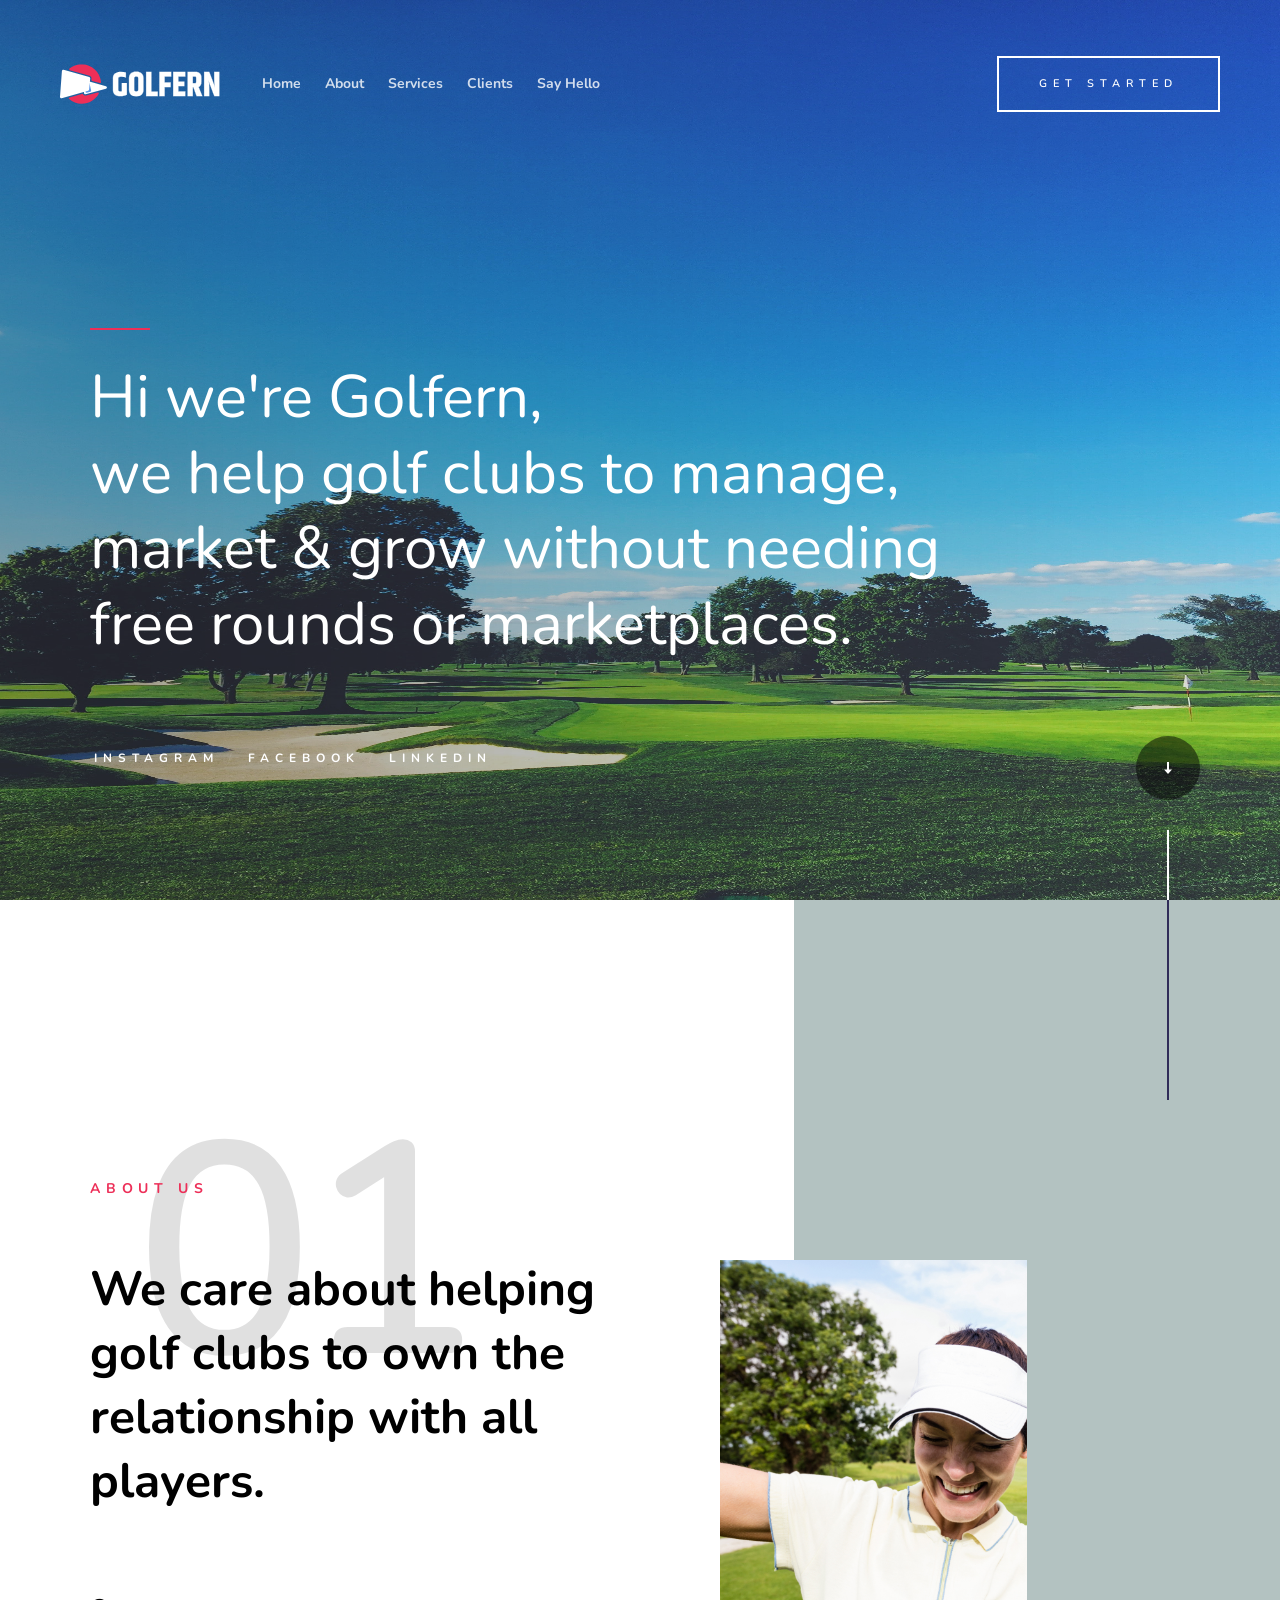
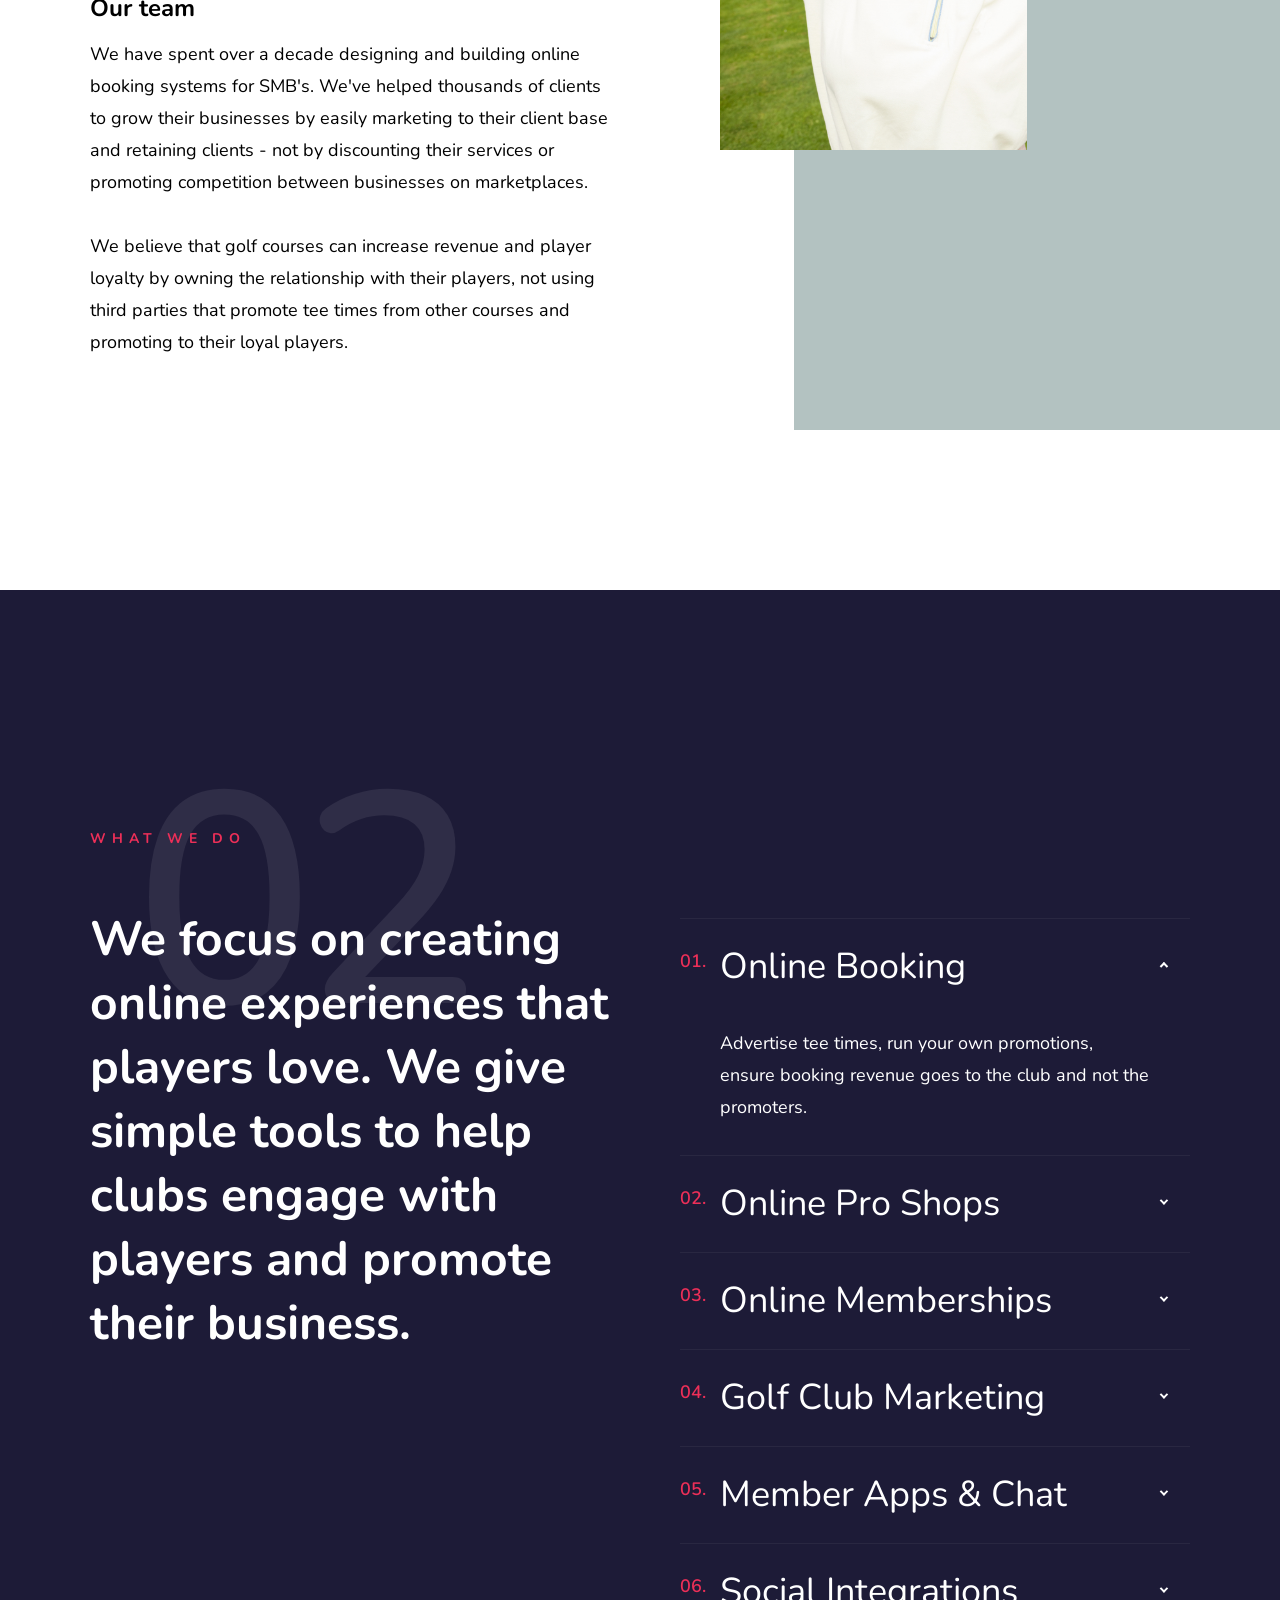
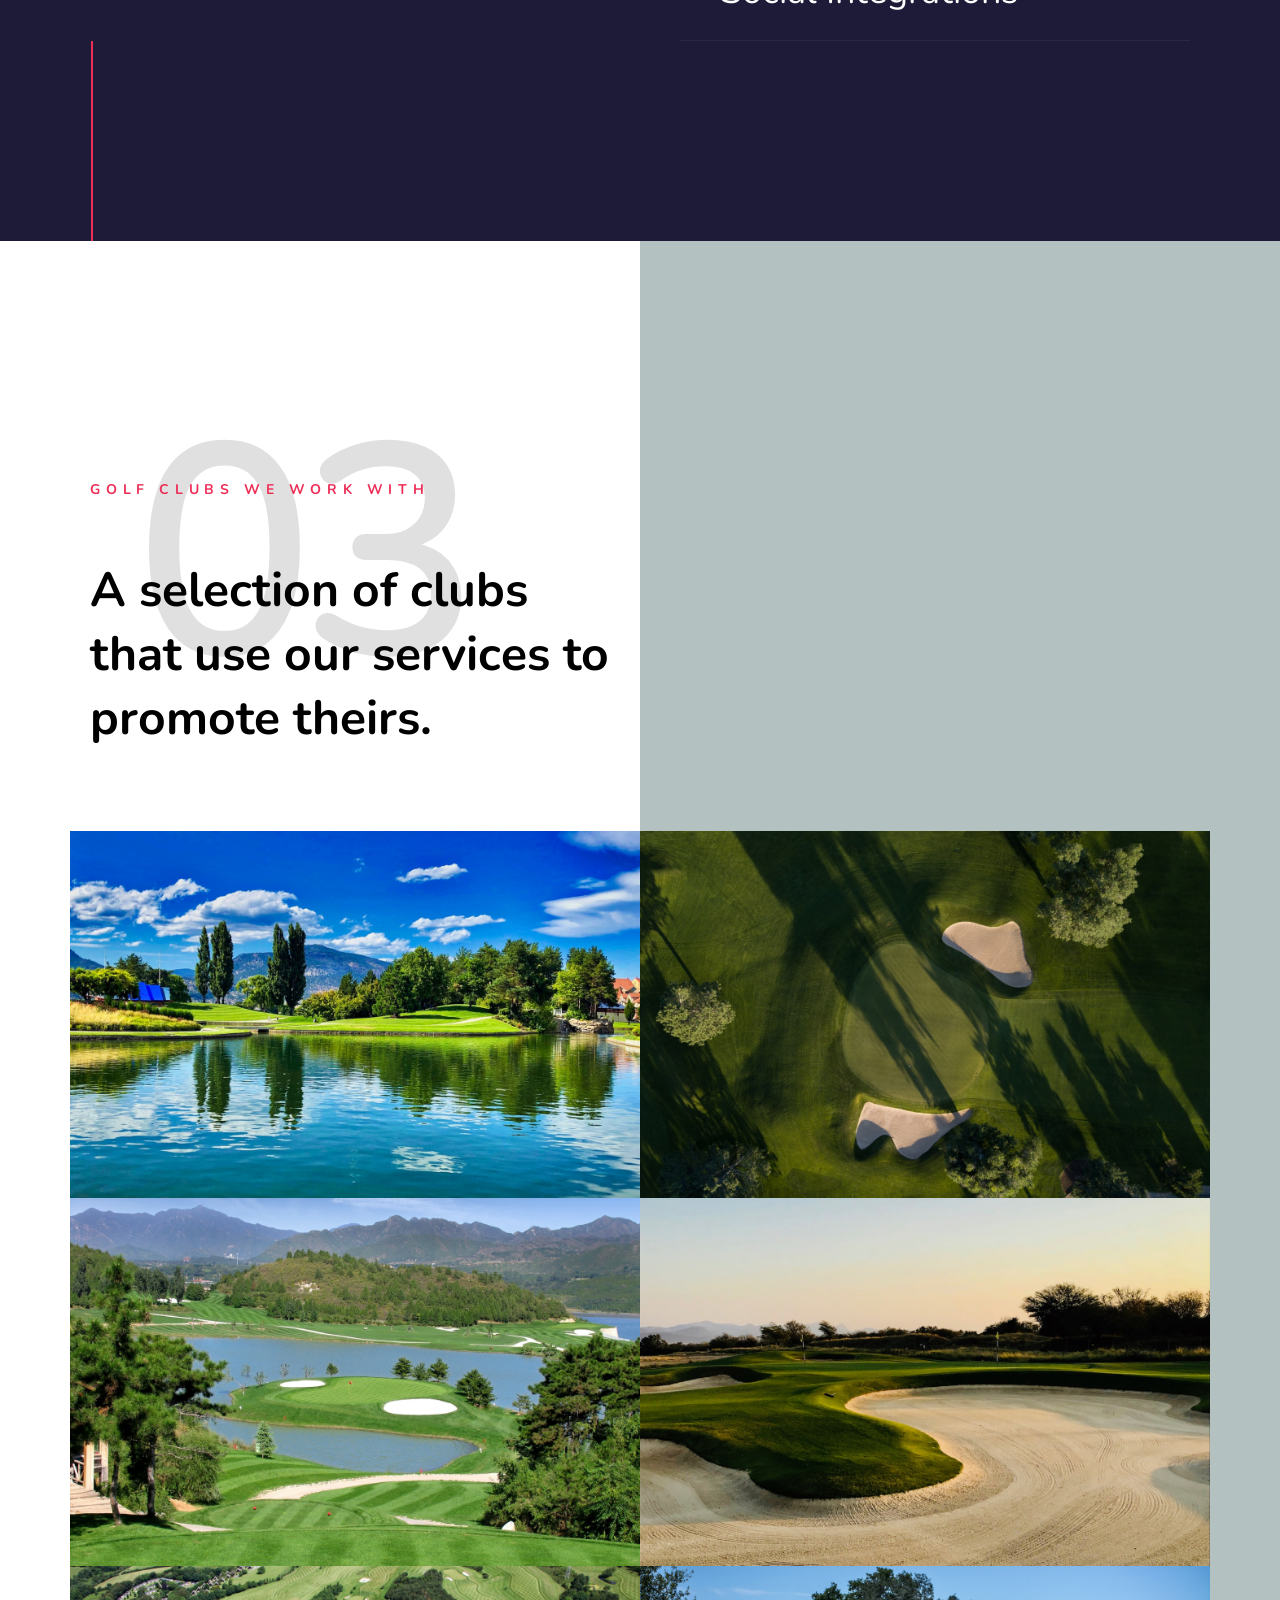
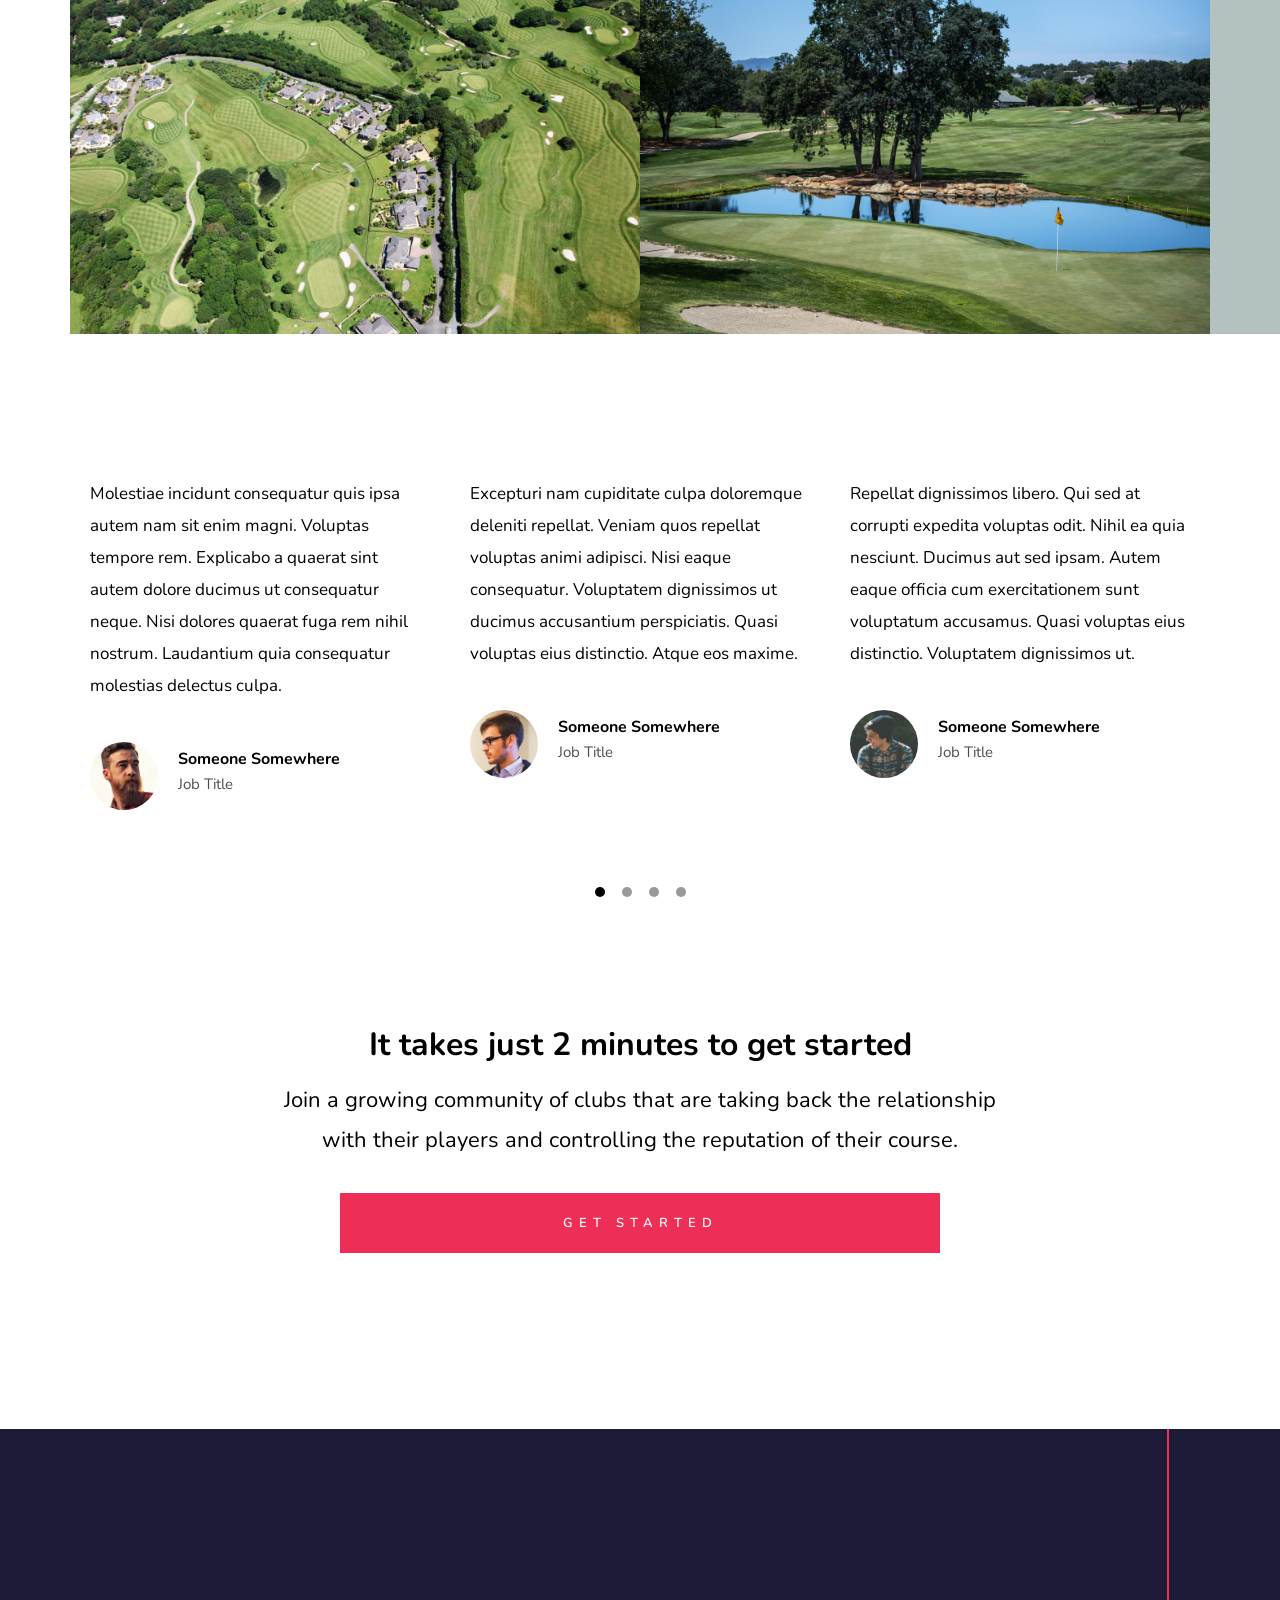
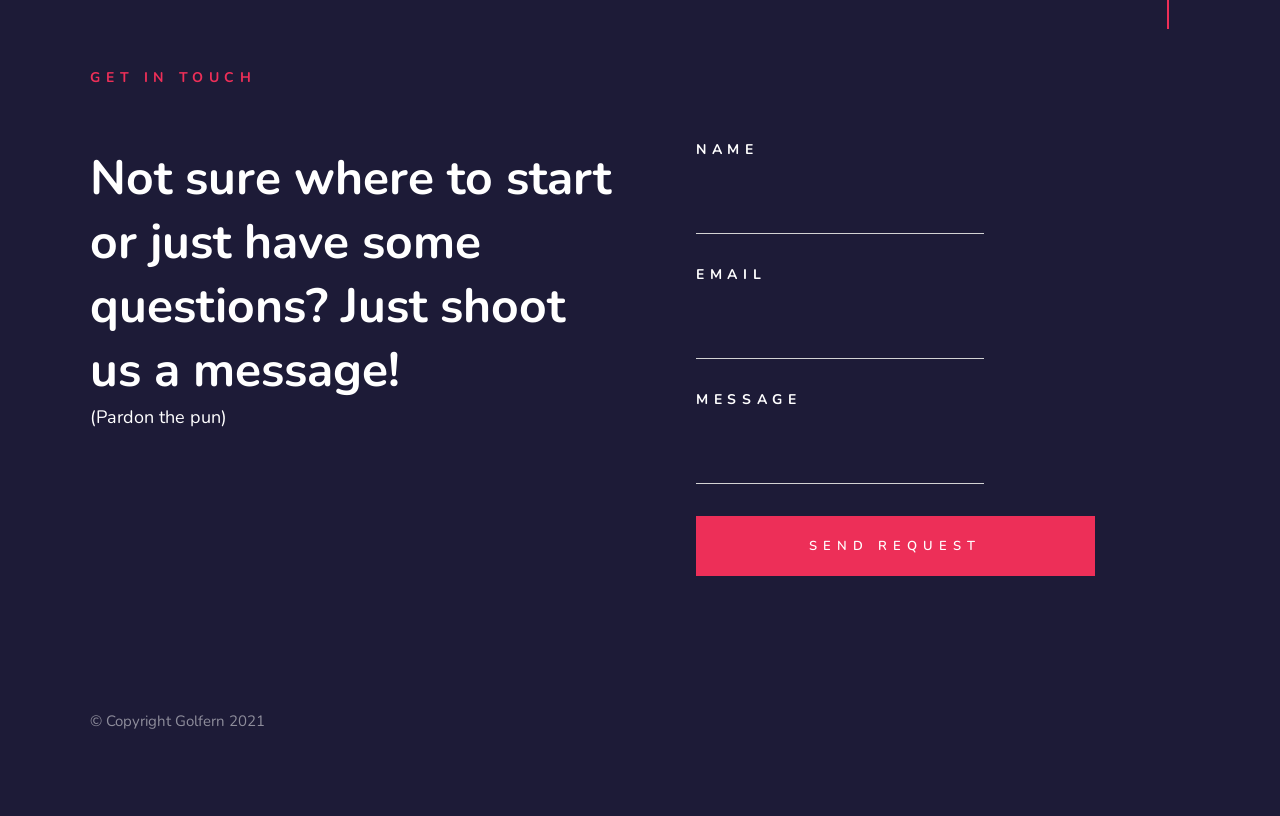
==== commit 83b3dffc: "Update index.html" ====
--- a/index.html
+++ b/index.html
@@ -75,7 +75,7 @@
                     <li><a class="smoothscroll" href="#hero" title="Intro">Home</a></li>
                     <li><a class="smoothscroll" href="#about" title="About">About</a></li>
                     <li><a class="smoothscroll" href="#services" title="Services">Services</a></li>
-                    <li><a class="smoothscroll" href="#portfolio" title="Works">Works</a></li>
+                    <li><a class="smoothscroll" href="#portfolio" title="Works">Clients</a></li>
                     <li><a href="mailto:#0" title="Contact us">Say Hello</a></li>
                 </ul>
             </nav> <!-- end header-nav-wrap -->
@@ -303,7 +303,7 @@
                         </div>
                         <div class="services-list__item-body">
                             <p>
-                            Increase membership flexibility with our online memberships. Offer mothnly siubscribtions, different subscribtion types and even include add on services like discounts for the online pro shop.
+                            Increase membership flexibility with our online memberships. Offer mothnly subscribtions, different subscribtion types and even include add on services like discounts for the online pro shop.
                             </p>
                         </div>
                     </li> <!-- services-list__item -->
--- a/css/main.css
+++ b/css/main.css
@@ -1882,8 +1882,7 @@
   }
 
   .header-logo img {
-    width: 37px;
-    height: 40px;
+    width: 160px;
   }
 
   .header-content {
